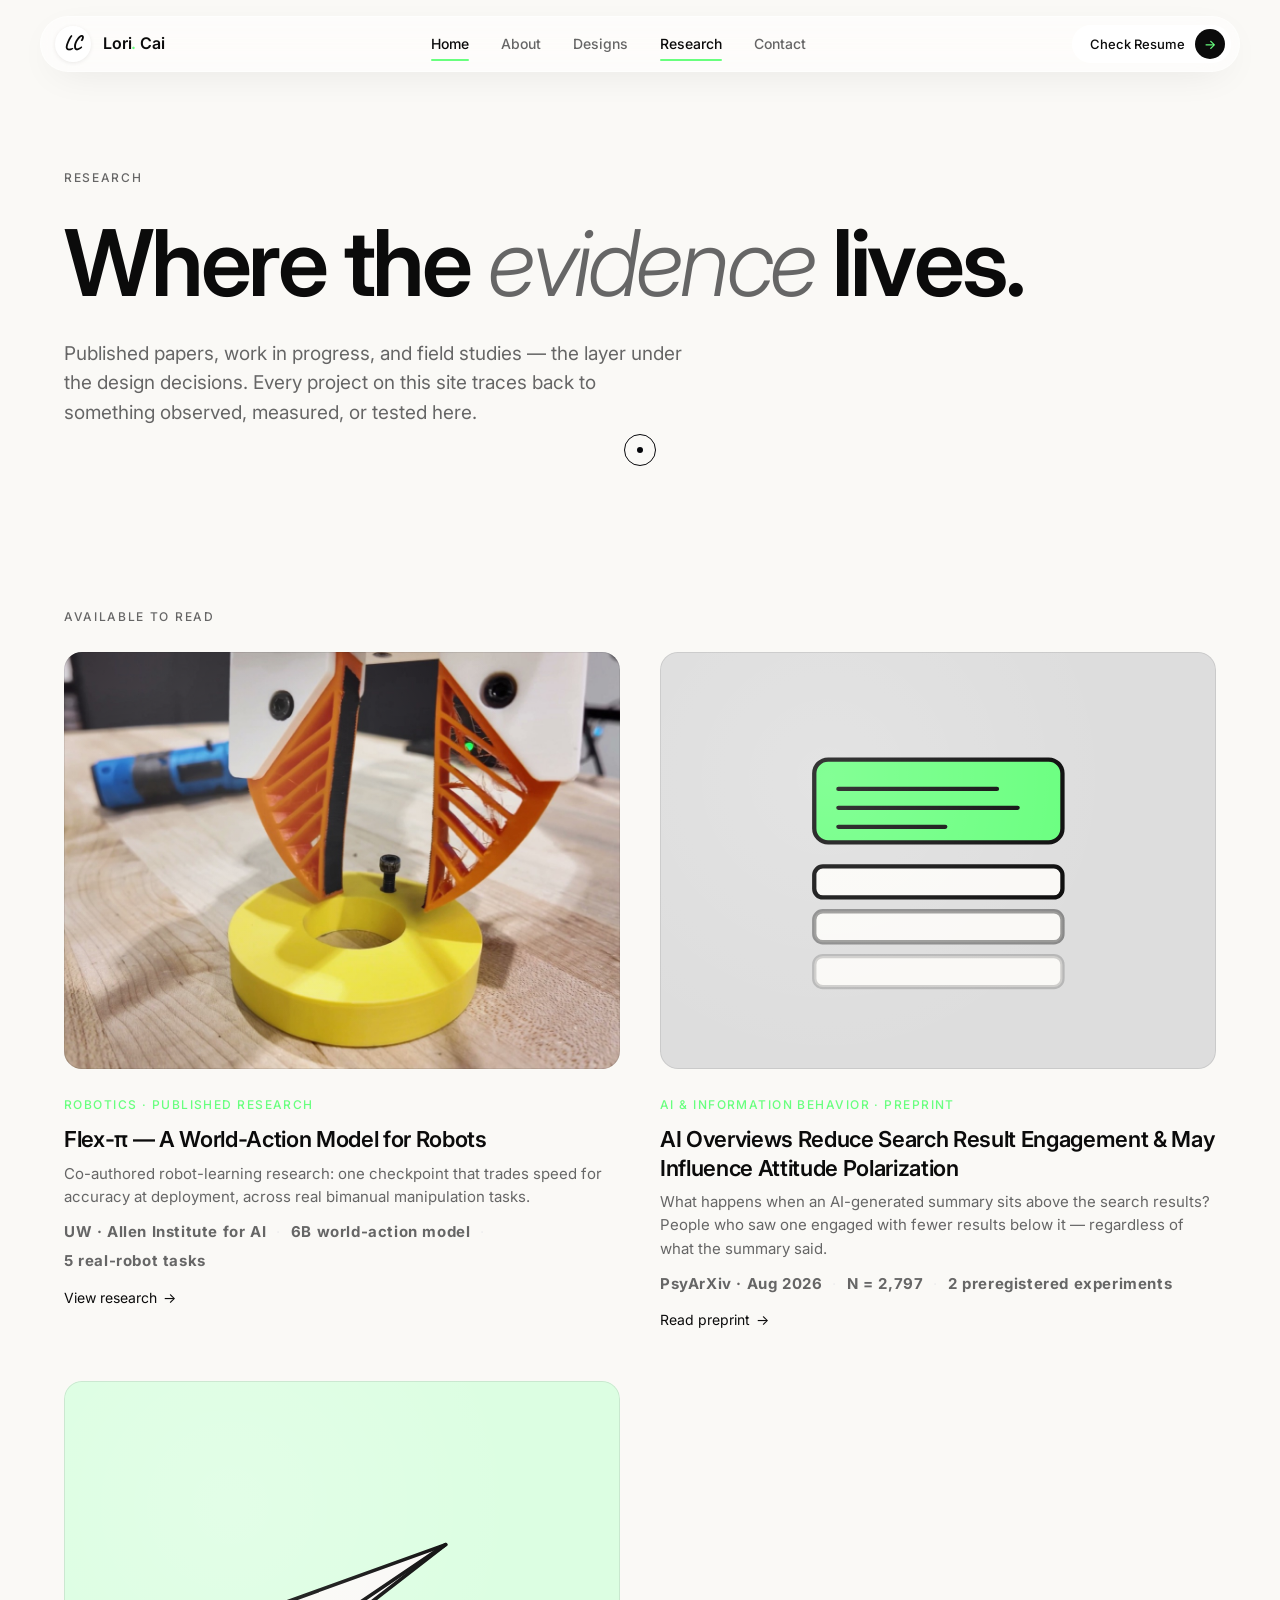
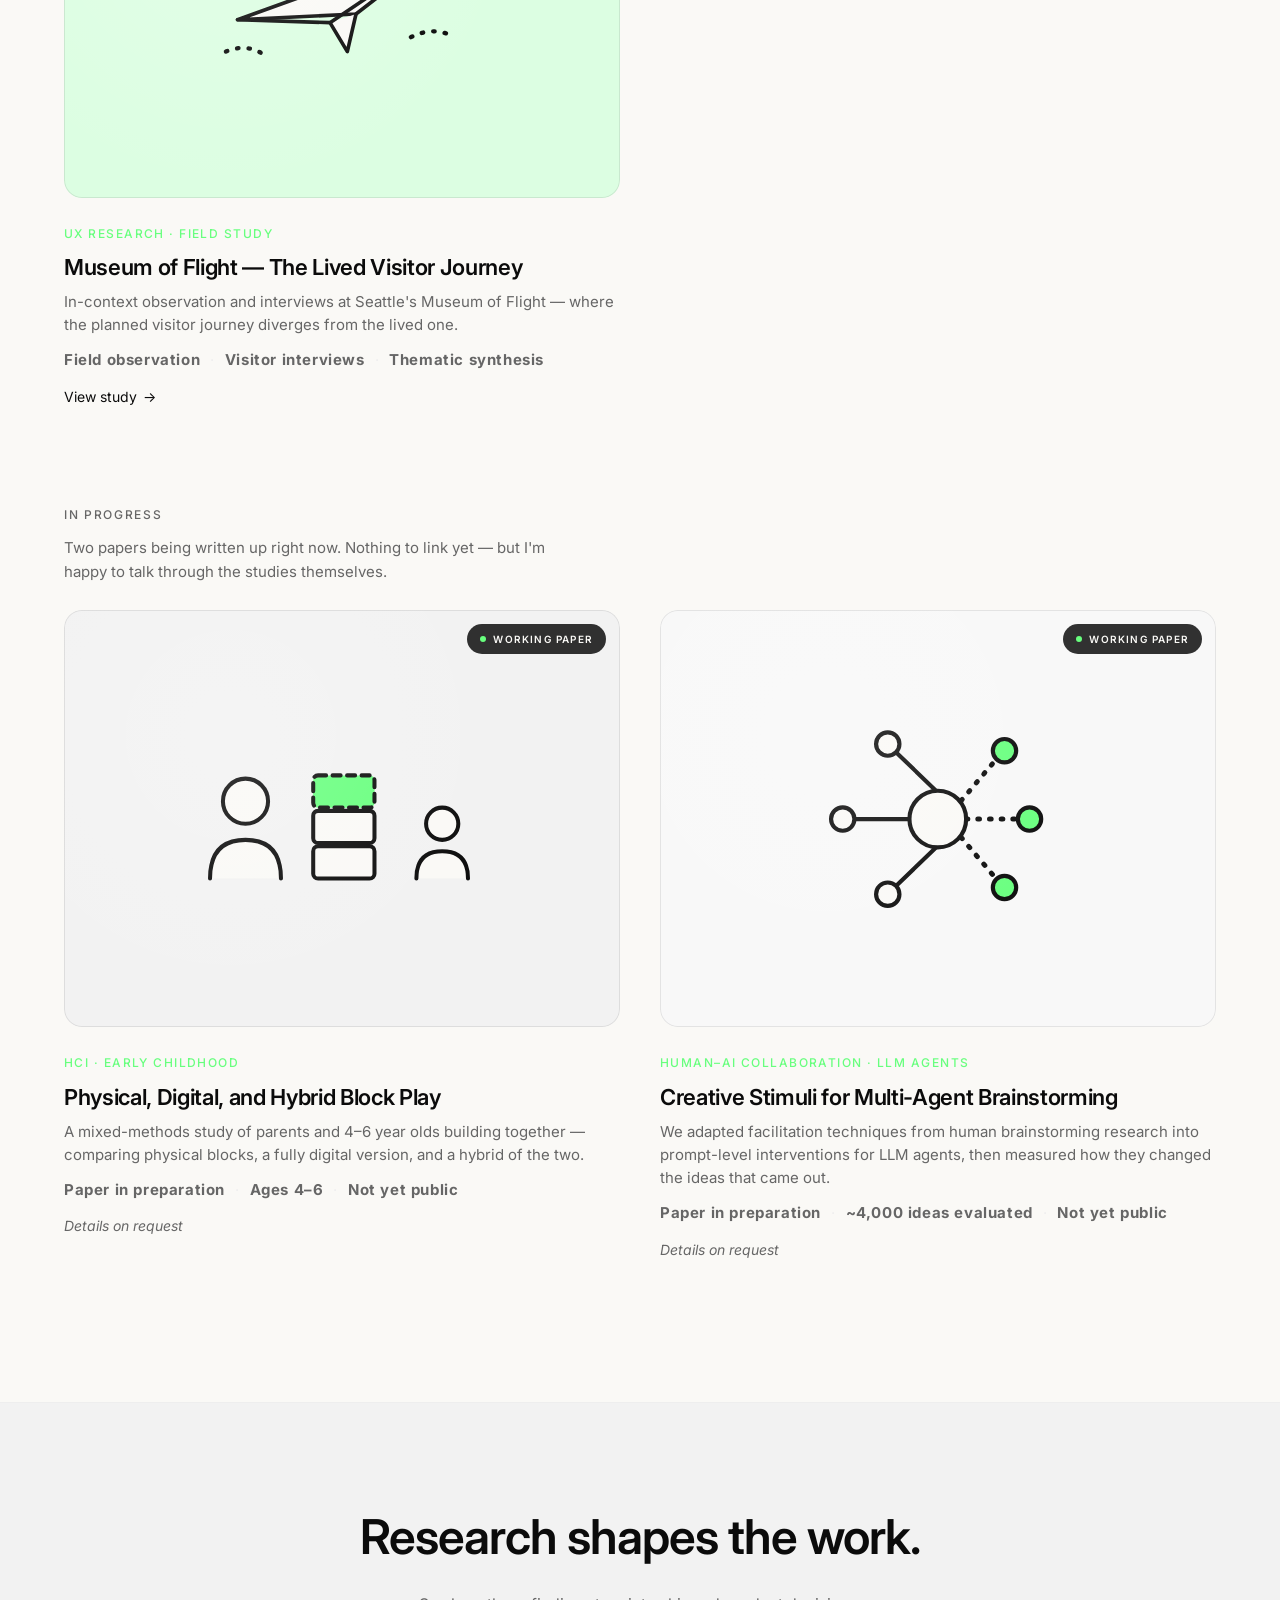
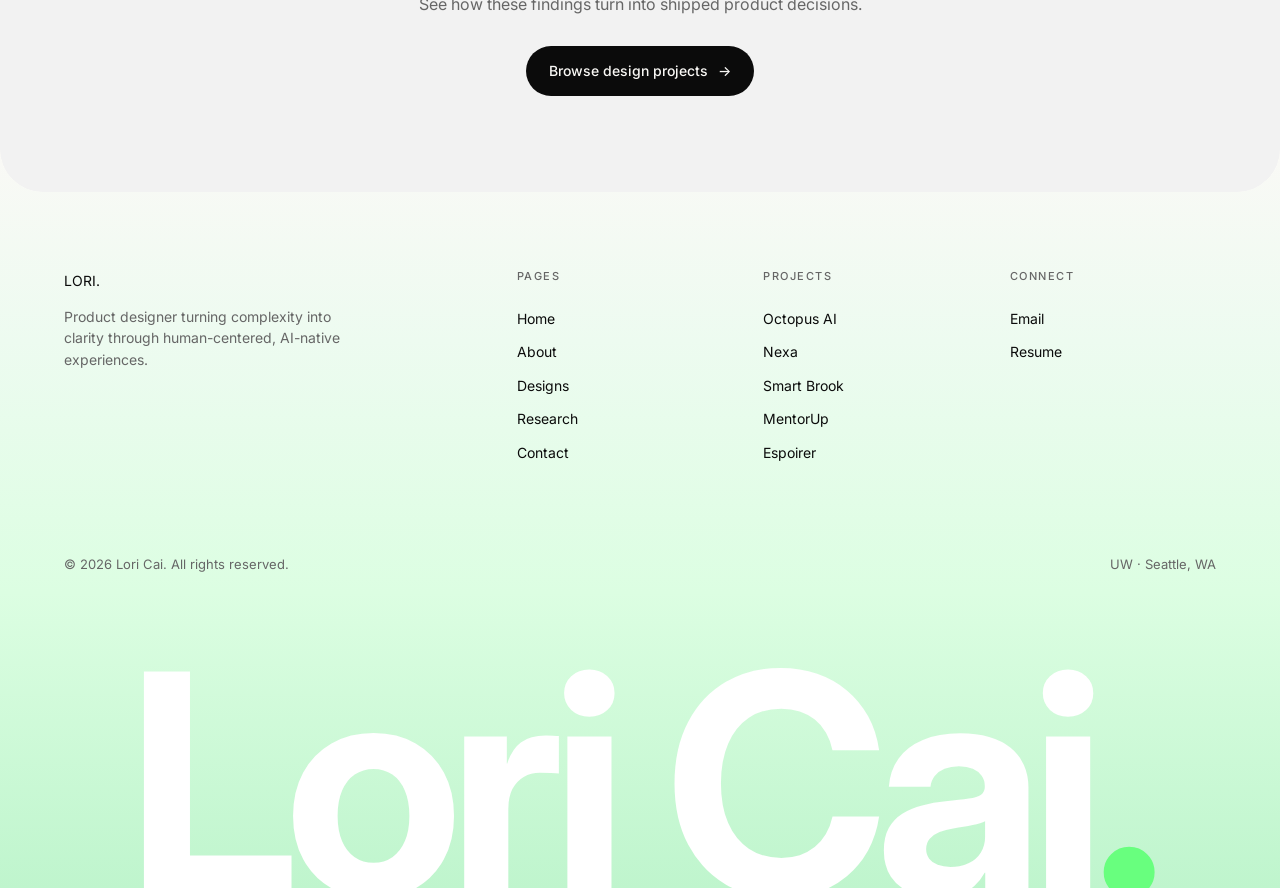
==== research/index.html @ 04f9b426 "Fix image/copy mismatches, add research index, redesign footer Images and captions drifted from what" ====
<!DOCTYPE html>
<html lang="en">
<head>
  <meta charset="UTF-8">
  <meta name="viewport" content="width=device-width, initial-scale=1.0">
  <title>Research · Lori Cai</title>
  <meta name="description" content="Robotics research, human–AI collaboration studies, and in-context field work — the evidence layer under Lori Cai's design decisions.">
  <meta property="og:type" content="website">
  <meta property="og:url" content="https://www.leicai99.com/research/">
  <meta property="og:title" content="Research · Lori Cai">
  <meta property="og:description" content="Robotics research, human–AI collaboration studies, and in-context field work — the evidence layer under Lori Cai's design decisions.">
  <meta property="og:image" content="https://www.leicai99.com/assets/og.png">
  <meta property="og:image:width" content="1200">
  <meta property="og:image:height" content="630">
  <meta name="twitter:card" content="summary_large_image">
  <meta name="twitter:image" content="https://www.leicai99.com/assets/og.png">
  <link rel="icon" href="/favicon.svg" type="image/svg+xml">
  <link rel="icon" href="/assets/favicon-512.png" type="image/png" sizes="512x512">
  <link rel="apple-touch-icon" href="/assets/apple-touch-icon.png">
  <link rel="preconnect" href="https://fonts.googleapis.com">
  <link rel="preconnect" href="https://fonts.gstatic.com" crossorigin>
  <link href="https://fonts.googleapis.com/css2?family=Inter:ital,wght@0,300;0,400;0,500;0,600;0,700;1,400;1,500&family=Caveat:wght@600;700&display=swap" rel="stylesheet">
  <link rel="stylesheet" href="../styles.css">
</head>
<body>
  <header class="site-header">
    <div class="nav-pill">
      <nav class="nav">
        <a href="/" class="logo">
          <span class="logo-monogram">LC</span>
          <span class="logo-name">Lori<span class="dot">.</span> Cai</span>
        </a>
        <div class="nav-center">
          <a href="/">Home</a>
          <a href="/about.html">About</a>
          <a href="/designs.html">Designs</a>
          <a href="/research/">Research</a>
          <a href="/contact.html">Contact</a>
        </div>
        <div class="nav-right">
          <a href="https://docs.google.com/document/d/1YYCmqkbBz23IVgeAIkrZoWJfuecsSlBc/edit?usp=sharing&amp;ouid=109984980377119589344&amp;rtpof=true&amp;sd=true" target="_blank" rel="noopener" class="btn-resume">Check Resume <span class="btn-resume-arrow">→</span></a>
          <button class="nav-toggle" aria-label="Toggle navigation" aria-expanded="false"><span></span><span></span></button>
        </div>
      </nav>
    </div>
  </header>

  <main>
    <section class="hero">
      <div class="container">
        <p class="eyebrow hero-eyebrow">Research</p>
        <h1>Where the <em>evidence</em> lives.</h1>
        <p class="hero-intro">Published papers, work in progress, and field studies — the layer under the design decisions. Every project on this site traces back to something observed, measured, or tested here.</p>
      </div>
    </section>

    <section class="section">
      <div class="container">
        <p class="eyebrow">Available to read</p>
        <div class="projects" style="margin-top: 26px;">
          <a href="https://flex-pi.github.io/" target="_blank" rel="noopener" class="project" data-cursor="View →">
            <div class="project-cover" data-tone="terracotta">
              <img src="/assets/projects/flex-pi/cover.jpg" alt="Flex-π · robot gripper performing a contact-rich manipulation task" loading="lazy" decoding="async">
            </div>
            <span class="project-tag">Robotics · Published research</span>
            <h3>Flex-π — A World-Action Model for Robots</h3>
            <p>Co-authored robot-learning research: one checkpoint that trades speed for accuracy at deployment, across real bimanual manipulation tasks.</p>
            <p class="project-stats"><strong>UW · Allen Institute for AI</strong><span class="sep">·</span><strong>6B world-action model</strong><span class="sep">·</span><strong>5 real-robot tasks</strong></p>
            <span class="more">View research <span class="arrow">→</span></span>
          </a>
          <a href="https://osf.io/preprints/psyarxiv/u2pbg_v1/" target="_blank" rel="noopener" class="project" data-cursor="Read →">
            <div class="project-cover" data-tone="terracotta">
              <svg viewBox="0 0 200 150" style="position:absolute; inset:0; margin:auto; width:62%; height:auto;" fill="none" stroke="#0B0B0B" stroke-width="2.5" stroke-linecap="round" stroke-linejoin="round" aria-hidden="true">
                <rect x="28" y="16" width="144" height="48" rx="8" fill="#68FF7E"/>
                <path d="M42 33 h92"/>
                <path d="M42 44 h104"/>
                <path d="M42 55 h62"/>
                <rect x="28" y="78" width="144" height="18" rx="5" fill="#FAF9F6"/>
                <rect x="28" y="104" width="144" height="18" rx="5" fill="#FAF9F6" stroke-opacity=".4"/>
                <rect x="28" y="130" width="144" height="18" rx="5" fill="#FAF9F6" stroke-opacity=".18"/>
              </svg>
            </div>
            <span class="project-tag">AI &amp; information behavior · Preprint</span>
            <h3>AI Overviews Reduce Search Result Engagement &amp; May Influence Attitude Polarization</h3>
            <p>What happens when an AI-generated summary sits above the search results? People who saw one engaged with fewer results below it — regardless of what the summary said.</p>
            <p class="project-stats"><strong>PsyArXiv · Aug 2026</strong><span class="sep">·</span><strong>N = 2,797</strong><span class="sep">·</span><strong>2 preregistered experiments</strong></p>
            <span class="more">Read preprint <span class="arrow">→</span></span>
          </a>
          <a href="/research/museum-of-flight.html" class="project" data-cursor="View →">
            <div class="project-cover" data-tone="sage">
              <svg viewBox="0 0 200 150" style="position:absolute; inset:0; margin:auto; width:52%; height:auto;" fill="none" stroke="#0B0B0B" stroke-width="2.5" stroke-linecap="round" stroke-linejoin="round" aria-hidden="true">
                <path d="M28 96 L172 44 L110 92 Z" fill="#FAF9F6"/>
                <path d="M110 92 L104 118 L92 98" fill="#FAF9F6"/>
                <path d="M28 96 L92 98 L172 44"/>
                <path d="M20 118 q14 -6 26 2" stroke-dasharray="1 7" stroke-width="3"/>
                <path d="M148 108 q16 -8 30 0" stroke-dasharray="1 7" stroke-width="3"/>
              </svg>
            </div>
            <span class="project-tag">UX Research · Field study</span>
            <h3>Museum of Flight — The Lived Visitor Journey</h3>
            <p>In-context observation and interviews at Seattle's Museum of Flight — where the planned visitor journey diverges from the lived one.</p>
            <p class="project-stats"><strong>Field observation</strong><span class="sep">·</span><strong>Visitor interviews</strong><span class="sep">·</span><strong>Thematic synthesis</strong></p>
            <span class="more">View study <span class="arrow">→</span></span>
          </a>
        </div>

        <p class="eyebrow" style="margin-top: 96px;">In progress</p>
        <p style="margin-top: 12px; max-width: 54ch; color: var(--muted); font-size: 15px; line-height: 1.6;">Two papers being written up right now. Nothing to link yet — but I'm happy to talk through the studies themselves.</p>
        <div class="projects" style="margin-top: 26px;">
          <div class="project is-static">
            <div class="project-cover" data-tone="sand">
              <span class="project-status">Working paper</span>
              <svg viewBox="0 0 200 150" style="position:absolute; inset:0; margin:auto; width:58%; height:auto;" fill="none" stroke="#0B0B0B" stroke-width="2.5" stroke-linecap="round" stroke-linejoin="round" aria-hidden="true">
                <circle cx="40" cy="64" r="14" fill="#FAF9F6"/>
                <path d="M18 112 q0 -24 22 -24 q22 0 22 24" fill="#FAF9F6"/>
                <circle cx="162" cy="78" r="10" fill="#FAF9F6"/>
                <path d="M146 112 q0 -17 16 -17 q16 0 16 17" fill="#FAF9F6"/>
                <rect x="82" y="92" width="38" height="20" rx="3" fill="#FAF9F6"/>
                <rect x="82" y="70" width="38" height="20" rx="3" fill="#FAF9F6"/>
                <rect x="82" y="48" width="38" height="20" rx="3" fill="#68FF7E" stroke-dasharray="5 4"/>
              </svg>
            </div>
            <span class="project-tag">HCI · Early childhood</span>
            <h3>Physical, Digital, and Hybrid Block Play</h3>
            <p>A mixed-methods study of parents and 4–6 year olds building together — comparing physical blocks, a fully digital version, and a hybrid of the two.</p>
            <p class="project-stats"><strong>Paper in preparation</strong><span class="sep">·</span><strong>Ages 4–6</strong><span class="sep">·</span><strong>Not yet public</strong></p>
            <span class="more is-quiet">Details on request</span>
          </div>
          <div class="project is-static">
            <div class="project-cover" data-tone="cream">
              <span class="project-status">Working paper</span>
              <svg viewBox="0 0 200 150" style="position:absolute; inset:0; margin:auto; width:60%; height:auto;" fill="none" stroke="#0B0B0B" stroke-width="2.5" stroke-linecap="round" stroke-linejoin="round" aria-hidden="true">
                <path d="M100 59 L74 34"/><path d="M84 75 L48 75"/><path d="M100 91 L74 116"/>
                <path d="M114 64 L136 38" stroke-dasharray="1 6" stroke-width="3"/>
                <path d="M117 75 L150 75" stroke-dasharray="1 6" stroke-width="3"/>
                <path d="M114 86 L136 112" stroke-dasharray="1 6" stroke-width="3"/>
                <circle cx="100" cy="75" r="17" fill="#FAF9F6"/>
                <circle cx="70" cy="30" r="7" fill="#FAF9F6"/>
                <circle cx="43" cy="75" r="7" fill="#FAF9F6"/>
                <circle cx="70" cy="120" r="7" fill="#FAF9F6"/>
                <circle cx="140" cy="34" r="7" fill="#68FF7E"/>
                <circle cx="155" cy="75" r="7" fill="#68FF7E"/>
                <circle cx="140" cy="116" r="7" fill="#68FF7E"/>
              </svg>
            </div>
            <span class="project-tag">Human–AI collaboration · LLM agents</span>
            <h3>Creative Stimuli for Multi-Agent Brainstorming</h3>
            <p>We adapted facilitation techniques from human brainstorming research into prompt-level interventions for LLM agents, then measured how they changed the ideas that came out.</p>
            <p class="project-stats"><strong>Paper in preparation</strong><span class="sep">·</span><strong>~4,000 ideas evaluated</strong><span class="sep">·</span><strong>Not yet public</strong></p>
            <span class="more is-quiet">Details on request</span>
          </div>
        </div>
      </div>
    </section>

    <section class="cta-strip">
      <div class="container">
        <h2>Research shapes the work.</h2>
        <p>See how these findings turn into shipped product decisions.</p>
        <a href="/designs.html" class="btn btn-primary">Browse design projects <span class="arrow">→</span></a>
      </div>
    </section>
  </main>

  <footer class="site-footer">
    <div class="container">
      <div class="footer-top">
        <div class="footer-brand">
          <a href="/" class="logo">LORI<span class="dot">.</span></a>
          <p>Product designer turning complexity into clarity through human-centered, AI-native experiences.</p>
        </div>
        <div>
          <p class="footer-heading">Pages</p>
          <ul class="footer-list">
            <li><a href="/">Home</a></li>
            <li><a href="/about.html">About</a></li>
            <li><a href="/designs.html">Designs</a></li>
            <li><a href="/research/">Research</a></li>
            <li><a href="/contact.html">Contact</a></li>
          </ul>
        </div>
        <div>
          <p class="footer-heading">Projects</p>
          <ul class="footer-list">
            <li><a href="/projects/octopus-ai.html">Octopus AI</a></li>
            <li><a href="/projects/nexa-ai-tools.html">Nexa</a></li>
            <li><a href="/projects/smart-brook.html">Smart Brook</a></li>
            <li><a href="/projects/mentorup.html">MentorUp</a></li>
            <li><a href="/projects/espoirer.html">Espoirer</a></li>
          </ul>
        </div>
        <div>
          <p class="footer-heading">Connect</p>
          <ul class="footer-list">
            <li><a href="mailto:loricai1017@gmail.com">Email</a></li>
            <li><a href="https://docs.google.com/document/d/1YYCmqkbBz23IVgeAIkrZoWJfuecsSlBc/edit?usp=sharing&amp;ouid=109984980377119589344&amp;rtpof=true&amp;sd=true" target="_blank" rel="noopener">Resume</a></li>
          </ul>
        </div>
      </div>
      <div class="footer-bottom">
        <span>© 2026 Lori Cai. All rights reserved.</span>
        <span>UW · Seattle, WA</span>
      </div>
    </div>
    <div class="footer-wordmark" aria-hidden="true">Lori Cai<span class="dot">.</span></div>
  </footer>

  <script src="../script.js"></script>
</body>
</html>
---- styles.css ----
/* ============================================
   Lori Cai · Portfolio
   Tokens & globals
   ============================================ */

:root {
  /* Aligned to leicai99.com — neutral editorial + neon mint accent */
  --bg:        #FAF9F6;   /* warm off-white (her actual #faf9f6) */
  --bg-alt:    #F2F2F2;   /* neutral light gray */
  --text:      #0B0B0B;   /* near-black */
  --muted:     #666666;   /* neutral mid gray */
  --border:    #EEEEEE;   /* neutral light */
  --shell-radius: clamp(28px, 3.4vw, 56px);  /* page panel lifting off the footer */
  --accent:    #68FF7E;   /* signature mint green */
  --accent-soft: #DCFEE2; /* very soft mint */

  /* Project cover tones — grayscale with one green and one black for variety */
  --sand:        #F2F2F2;
  --sage:        #DCFEE2;  /* green-tinted */
  --terracotta:  #DDDDDD;
  --cream:       #F8F8F8;
  --slate:       #0B0B0B;  /* deep black */

  --container: 1200px;
  --gutter: 24px;
  --radius-sm: 12px;
  --radius:    18px;
  --radius-lg: 24px;
}

* { box-sizing: border-box; margin: 0; padding: 0; }

html {
  scroll-behavior: smooth;
  overflow-x: clip;            /* prevent horizontal overflow without breaking position: sticky */
}

body {
  font-family: 'Inter', -apple-system, BlinkMacSystemFont, 'Segoe UI', sans-serif;
  background: var(--bg);
  color: var(--text);
  line-height: 1.6;
  -webkit-font-smoothing: antialiased;
  font-size: 16px;
  overflow-x: clip;            /* clip (not hidden) so descendants can use position: sticky */
  width: 100%;
}

a { color: inherit; text-decoration: none; }
ul { list-style: none; }
img { max-width: 100%; display: block; }

.container {
  max-width: var(--container);
  margin: 0 auto;
  padding: 0 var(--gutter);
}

.eyebrow {
  font-size: 12px;
  letter-spacing: 0.14em;
  text-transform: uppercase;
  color: var(--muted);
  font-weight: 500;
}

/* ============================================
   Header / Nav
   ============================================ */

/* Floating pill header — sits with margin from edges, glass on top, dark on scroll */
.site-header {
  position: sticky;
  top: 16px;
  margin-top: 16px;
  padding: 0 var(--gutter);
  z-index: 100;
  pointer-events: none;
}

.nav-pill {
  pointer-events: auto;
  max-width: var(--container);
  margin: 0 auto;
  background: rgba(255, 255, 255, 0.55);
  backdrop-filter: saturate(180%) blur(18px);
  -webkit-backdrop-filter: saturate(180%) blur(18px);
  border: 1px solid rgba(255, 255, 255, 0.5);
  border-radius: 999px;
  box-shadow: 0 10px 40px -16px rgba(0, 0, 0, 0.12);
  transition: background 0.35s ease, border-color 0.35s ease, color 0.35s ease;
}

body.nav-scrolled .nav-pill {
  background: rgba(11, 11, 11, 0.92);
  border-color: rgba(255, 255, 255, 0.06);
  box-shadow: 0 10px 40px -16px rgba(0, 0, 0, 0.4);
}

.nav {
  display: flex;
  align-items: center;
  justify-content: space-between;
  padding: 8px 8px 8px 14px;
  gap: 16px;
}

/* Logo: monogram circle + name */
.logo {
  display: inline-flex;
  align-items: center;
  gap: 12px;
  flex-shrink: 0;
}
.logo-monogram {
  width: 36px;
  height: 36px;
  border-radius: 50%;
  background: #fff;
  display: grid;
  place-items: center;
  font-family: 'Caveat', 'Brush Script MT', cursive;
  font-size: 20px;
  font-weight: 700;
  color: var(--text);
  box-shadow: 0 1px 4px rgba(0, 0, 0, 0.08);
  letter-spacing: -0.04em;
  line-height: 1;
  padding-bottom: 2px;
}
.logo-name {
  font-weight: 600;
  font-size: 16px;
  letter-spacing: -0.01em;
  color: var(--text);
  transition: color 0.35s ease;
}
.logo-name .dot { color: var(--accent); }
body.nav-scrolled .logo-name { color: #fff; }

.nav-center {
  display: flex;
  gap: 32px;
}
.nav-center a {
  font-size: 14px;
  font-weight: 500;
  color: var(--muted);
  position: relative;
  transition: color 0.2s;
  padding: 4px 0;
}
.nav-center a:hover,
.nav-center a.is-active { color: var(--text); }
.nav-center a.is-active::after {
  content: '';
  position: absolute;
  left: 0; right: 0; bottom: -2px;
  height: 2px;
  background: var(--accent);
  border-radius: 2px;
}
body.nav-scrolled .nav-center a { color: rgba(255, 255, 255, 0.55); }
body.nav-scrolled .nav-center a:hover,
body.nav-scrolled .nav-center a.is-active { color: #fff; }

.nav-right {
  display: flex;
  gap: 8px;
  align-items: center;
}

/* Special pill: white text capsule + dark arrow circle */
.btn-resume {
  display: inline-flex;
  align-items: center;
  gap: 10px;
  padding: 4px 6px 4px 18px;
  border-radius: 999px;
  background: #fff;
  color: var(--text);
  font-size: 13px;
  font-weight: 500;
  white-space: nowrap;
  position: relative;
  overflow: hidden;
  transition: background 0.2s;
}
.btn-resume:hover { background: #F2F2F2; }
.btn-resume-arrow {
  display: grid;
  place-items: center;
  width: 30px;
  height: 30px;
  border-radius: 50%;
  background: var(--text);
  color: var(--accent);
  font-size: 13px;
  transition: transform 0.25s cubic-bezier(.2,.7,.2,1);
}
@media (hover: hover) and (pointer: fine) {
  .btn-resume:hover .btn-resume-arrow { transform: translateX(2px); }
}

.nav-toggle {
  display: none;
  background: none;
  border: none;
  cursor: pointer;
  padding: 8px;
}
.nav-toggle span {
  display: block;
  width: 20px;
  height: 1.5px;
  background: var(--text);
  margin: 5px 0;
  transition: transform 0.2s, background 0.35s;
}
body.nav-scrolled .nav-toggle span { background: #fff; }

/* Rotating word in hero — joins typewriter via --i */
.rotator {
  display: inline-grid;
  vertical-align: top;
  text-align: left;
  opacity: 0;
  transform: translateY(0.3em);
  animation: tw-in 0.45s cubic-bezier(.2,.7,.2,1) forwards;
  animation-delay: calc(var(--i, 0) * 28ms);
}
.rotator .word {
  grid-area: 1 / 1;
  opacity: 0;
  transform: translateY(0.45em);
  transition: opacity 0.45s ease, transform 0.55s cubic-bezier(.2,.7,.2,1);
  font-style: italic;
  font-weight: 300;
  color: var(--accent);
  white-space: nowrap;
  text-shadow:
    0 0 18px rgba(104, 255, 126, 0.18),
    0 0 36px rgba(104, 255, 126, 0.12);
}
.rotator .word.is-active {
  opacity: 1;
  transform: translateY(0);
}
.rotator .word.is-leaving {
  opacity: 0;
  transform: translateY(-0.45em);
}

@media (prefers-reduced-motion: reduce) {
  .rotator { animation: none; opacity: 1; transform: none; }
  .rotator .word { transition: none; }
}

/* ============================================
   Buttons
   ============================================ */

.btn {
  display: inline-flex;
  align-items: center;
  gap: 10px;
  padding: 13px 22px;
  border-radius: 999px;
  font-size: 14px;
  font-weight: 500;
  border: 1px solid transparent;
  cursor: pointer;
  transition: transform 0.18s ease, background 0.18s ease, border-color 0.18s ease;
  white-space: nowrap;
}
.btn:hover { transform: translateY(-1px); }

.btn-primary {
  background: var(--text);
  color: var(--bg);
}
.btn-primary:hover { background: #2b2b2b; }

.btn-secondary {
  border-color: var(--border);
  color: var(--text);
  background: transparent;
}
.btn-secondary:hover { background: var(--bg-alt); border-color: var(--text); }

.btn-ghost {
  color: var(--text);
}
.btn-ghost:hover { background: var(--bg-alt); }

.btn .arrow { transition: transform 0.2s; display: inline-block; }
@media (hover: hover) and (pointer: fine) {
  .btn:hover .arrow { transform: translateX(3px); }
}

.btn-sm { padding: 9px 16px; font-size: 13px; }

/* ============================================
   Hero
   ============================================ */

.hero {
  padding: 96px 0 64px;
}

.hero-eyebrow {
  margin-bottom: 28px;
}

.hero h1 {
  font-size: clamp(44px, 7.5vw, 92px);
  line-height: 1.04;
  font-weight: 600;
  letter-spacing: -0.035em;
  margin-bottom: 28px;
  max-width: 17ch;
}

.hero h1 .nowrap { white-space: nowrap; }

@media (max-width: 520px) {
  .hero h1 .nowrap { white-space: normal; }
}

.hero h1 em {
  font-style: italic;
  font-weight: 300;
  color: var(--muted);
}

.hero-intro {
  font-size: 19px;
  color: var(--muted);
  max-width: 620px;
  margin-bottom: 36px;
  line-height: 1.55;
}

.cta-row {
  display: flex;
  gap: 12px;
  flex-wrap: wrap;
}

/* ============================================
   Banner art
   ============================================ */

.banner {
  margin: 40px 0 96px;
}
.banner-head {
  margin: 0 0 24px;
  display: flex;
  flex-direction: column;
  gap: 8px;
}
.banner-head .eyebrow { margin: 0; }
.banner-head .section-title { margin: 0; font-size: clamp(28px, 4vw, 44px); }

.banner-art {
  height: clamp(300px, 50vh, 520px);
  border-radius: var(--radius-lg);
  /* Vivid pastel bedding behind the quote — corners pop, center stays soft so text reads */
  background:
    radial-gradient(ellipse 50% 55% at 14% 22%, #FFB8D6 0%, transparent 62%),
    radial-gradient(ellipse 48% 52% at 86% 20%, #B8C8FF 0%, transparent 62%),
    radial-gradient(ellipse 52% 50% at 18% 82%, #B7F0CA 0%, transparent 62%),
    radial-gradient(ellipse 50% 52% at 84% 80%, #FFD9A8 0%, transparent 62%),
    radial-gradient(ellipse 45% 45% at 50% 50%, rgba(255, 255, 255, 0.55) 0%, transparent 60%),
    linear-gradient(135deg, #FFF1F6, #F2F6FF);
  position: relative;
  overflow: hidden;
}
.banner-art::after {
  content: '';
  position: absolute;
  inset: 0;
  background: radial-gradient(circle at 50% 50%, transparent 70%, rgba(0, 0, 0, 0.05) 100%);
  pointer-events: none;
  z-index: 2;
}

/* Quote sits beneath the foil — readable through scratches, fully revealed at threshold */
.banner-quote {
  position: absolute;
  inset: 0;
  display: flex;
  align-items: center;
  justify-content: center;
  margin: 0;
  padding: 0 clamp(24px, 6vw, 96px);
  text-align: center;
  font-family: 'Inter', system-ui, sans-serif;
  font-style: italic;
  font-weight: 400;
  font-size: clamp(22px, 3.4vw, 40px);
  line-height: 1.3;
  color: var(--text);
  letter-spacing: -0.01em;
  z-index: 0;
  transition: transform 0.7s cubic-bezier(.2, .7, .2, 1);
}
.banner-art.is-revealed .banner-quote {
  transform: scale(1.02);
}

/* Scratch card — black foil over the quote, scratch off ~75% to reveal */
.banner-art { cursor: crosshair; }
.banner-canvas {
  position: absolute;
  inset: 0;
  width: 100%;
  height: 100%;
  display: block;
  touch-action: none;
  z-index: 1;
  transition: opacity 0.7s cubic-bezier(.2, .7, .2, 1);
}
.banner-art.is-revealed .banner-canvas {
  opacity: 0;
  pointer-events: none;
}

.banner-hint {
  position: absolute;
  top: 22px;
  left: 26px;
  font-family: 'Caveat', cursive;
  font-weight: 600;
  font-size: 22px;
  color: rgba(255, 255, 255, 0.78);
  opacity: 1;
  pointer-events: none;
  transition: opacity 0.4s ease, transform 0.4s ease;
  display: inline-flex;
  align-items: center;
  gap: 8px;
  z-index: 3;
}
.banner-hint-mark { font-size: 16px; opacity: 0.85; }
.banner-art.has-stroke .banner-hint,
.banner-art.is-revealed .banner-hint {
  opacity: 0;
  transform: translateY(-4px);
}

.banner-clear {
  position: absolute;
  top: 18px;
  right: 18px;
  width: 32px;
  height: 32px;
  display: inline-flex;
  align-items: center;
  justify-content: center;
  border-radius: 999px;
  border: 1px solid rgba(255, 255, 255, 0.18);
  background: rgba(255, 255, 255, 0.1);
  color: rgba(255, 255, 255, 0.85);
  cursor: pointer;
  opacity: 0;
  transform: translateY(-4px);
  transition: opacity 0.3s ease, transform 0.3s ease, background 0.2s ease, color 0.4s ease, border-color 0.4s ease;
  backdrop-filter: blur(6px);
  -webkit-backdrop-filter: blur(6px);
  z-index: 3;
}
.banner-art.has-stroke .banner-clear,
.banner-art.is-revealed .banner-clear {
  opacity: 1;
  transform: translateY(0);
}
.banner-art.is-revealed .banner-clear {
  background: rgba(0, 0, 0, 0.04);
  border-color: rgba(0, 0, 0, 0.12);
  color: var(--text);
}
.banner-clear:hover { background: rgba(255, 255, 255, 0.22); }
.banner-art.is-revealed .banner-clear:hover { background: rgba(0, 0, 0, 0.08); }

/* ============================================
   Sections
   ============================================ */

.section {
  padding: 80px 0;
}

.section-title {
  font-size: clamp(34px, 5vw, 56px);
  font-weight: 600;
  letter-spacing: -0.025em;
  line-height: 1.1;
  margin: 12px 0 48px;
  max-width: 22ch;
  text-wrap: balance;
}

/* About / bio block */

.about-grid {
  display: grid;
  grid-template-columns: 1fr 1.4fr;
  gap: 60px;
  align-items: center;
}

.bio-stack { min-width: 0; }

/* Photo card · parallax tilt + glow + sticker tag */
.profile-card {
  position: relative;
  margin: 0;
  perspective: 1200px;
  cursor: pointer;
}

.profile-frame {
  position: relative;
  width: 100%;
  aspect-ratio: 4/5;
  border-radius: var(--radius-lg);
  overflow: hidden;
  background:
    radial-gradient(circle at 30% 30%, var(--accent-soft) 0%, transparent 55%),
    linear-gradient(135deg, #F2F2F2, #DDDDDD);
  transform-style: preserve-3d;
  transform:
    rotateX(var(--rx, 0deg))
    rotateY(var(--ry, 0deg))
    translateZ(0);
  transition: transform 0.6s cubic-bezier(.2,.7,.2,1), box-shadow 0.5s ease;
  box-shadow:
    0 18px 50px -28px rgba(0,0,0,0.18),
    0 2px 8px -4px rgba(0,0,0,0.08);
  will-change: transform;
}

.profile-card:hover .profile-frame {
  box-shadow:
    0 28px 70px -24px rgba(0,0,0,0.28),
    0 0 0 1px rgba(104, 255, 126, 0.25);
}

.profile-photo {
  position: absolute;
  inset: 0;
  width: 100%;
  height: 100%;
  object-fit: cover;
  object-position: center 28%;
  transform: scale(1.02);
  transition: transform 0.7s cubic-bezier(.2,.7,.2,1), filter 0.5s ease;
  filter: saturate(0.96) contrast(1.02);
}

@media (hover: hover) and (pointer: fine) {
  .profile-card:hover .profile-photo {
    transform: scale(1.06);
    filter: saturate(1.05) contrast(1.04);
  }
}

/* Inner accent ring that traces the frame on hover */
.profile-ring {
  position: absolute;
  inset: 10px;
  border-radius: calc(var(--radius-lg) - 8px);
  pointer-events: none;
  border: 1px solid transparent;
  /* Shrink via transform, not inset — inset re-runs layout on every hover */
  transition: border-color 0.5s ease, transform 0.5s cubic-bezier(.2,.7,.2,1);
}
@media (hover: hover) and (pointer: fine) {
  .profile-card:hover .profile-ring {
    border-color: rgba(255, 255, 255, 0.55);
    transform: scale(0.98);
  }
}

/* Mint-green glow that follows the cursor across the photo */
.profile-glow {
  position: absolute;
  inset: 0;
  pointer-events: none;
  background:
    radial-gradient(280px circle at var(--mx, 30%) var(--my, 30%),
      rgba(104, 255, 126, 0.28),
      transparent 60%);
  opacity: 0;
  transition: opacity 0.4s ease;
  mix-blend-mode: screen;
}
.profile-card:hover .profile-glow { opacity: 1; }

/* Caveat-script "say hi ↗" sticker · floats on hover */
.profile-tag {
  position: absolute;
  top: 18px;
  right: -14px;
  padding: 8px 14px 8px 16px;
  background: var(--accent);
  color: #0E1A12;
  border-radius: 999px;
  font-family: 'Caveat', cursive;
  font-size: 22px;
  font-weight: 700;
  line-height: 1;
  display: inline-flex;
  align-items: center;
  gap: 6px;
  transform: rotate(6deg) translateY(-4px);
  opacity: 0;
  transition:
    opacity 0.4s ease,
    transform 0.5s cubic-bezier(.2,.7,.2,1);
  box-shadow: 0 8px 22px -10px rgba(104, 255, 126, 0.6);
  pointer-events: none;
}
@media (hover: hover) and (pointer: fine) {
  .profile-card:hover .profile-tag {
    opacity: 1;
    transform: rotate(-3deg) translateY(0);
  }
}
.profile-tag-arrow {
  font-family: 'Inter', sans-serif;
  font-size: 14px;
  font-weight: 600;
}

@media (prefers-reduced-motion: reduce) {
  .profile-frame,
  .profile-photo,
  .profile-tag { transition: none; }
  .profile-card:hover .profile-photo { transform: none; }
}

.bio-lead {
  font-size: 22px;
  line-height: 1.5;
  margin-bottom: 32px;
  letter-spacing: -0.005em;
}

.cred-list li {
  font-size: 16px;
  color: var(--muted);
  padding: 14px 0;
  border-bottom: 1px solid var(--border);
  display: flex;
  gap: 14px;
  line-height: 1.55;
}
.cred-list li::before {
  content: '—';
  color: var(--accent);
  flex-shrink: 0;
}

/* ============================================
   Projects
   ============================================ */

.projects {
  display: grid;
  grid-template-columns: repeat(2, 1fr);
  gap: 48px 40px;
}

.project {
  display: block;
  transition: transform 0.3s ease;
}
@media (hover: hover) and (pointer: fine) {
  .project:hover { transform: translateY(-4px); }
}

.project-cover {
  aspect-ratio: 4/3;
  border-radius: var(--radius);
  margin-bottom: 22px;
  position: relative;
  overflow: hidden;
}
.project-cover::after {
  content: '';
  position: absolute;
  inset: 0;
  border-radius: inherit;
  background: radial-gradient(circle at 30% 30%, rgba(255,255,255,0.18), transparent 60%);
  /* Hairline edge. Translucent ink so it vanishes on dark covers and defines
     the boundary on pale ones — some tones sit within 2% of the page bg. */
  box-shadow: inset 0 0 0 1px rgba(11, 11, 11, 0.09);
  pointer-events: none;
  z-index: 2;
}
.project-cover img {
  position: absolute;
  inset: 0;
  width: 100%;
  height: 100%;
  object-fit: cover;
  display: block;
  transition: transform 0.6s cubic-bezier(.2,.7,.2,1);
}
@media (hover: hover) and (pointer: fine) {
  .project:hover .project-cover img {
    transform: scale(1.03);
  }
}
@media (prefers-reduced-motion: reduce) {
  .project-cover img,
  .project:hover .project-cover img { transition: none; transform: none; }
}
.project-cover[data-tone="sand"]       { background: var(--sand); }
.project-cover[data-tone="sage"]       { background: var(--sage); }
.project-cover[data-tone="terracotta"] { background: var(--terracotta); }
.project-cover[data-tone="cream"]      { background: var(--cream); }
.project-cover[data-tone="slate"]      { background: var(--slate); }

/* Cards with no destination yet — unpublished work.
   No hover response at all; the badge explains why there is nowhere to click. */
.project.is-static { cursor: default; }
@media (hover: hover) and (pointer: fine) {
  .project.is-static:hover { transform: none; }
  .project.is-static:hover .project-cover img { transform: none; }
}
.project-status {
  position: absolute;
  top: 14px;
  right: 14px;
  z-index: 3;
  display: inline-flex;
  align-items: center;
  gap: 7px;
  padding: 7px 13px;
  border-radius: 999px;
  background: rgba(11, 11, 11, 0.84);
  color: #FAF9F6;
  font-size: 10px;
  letter-spacing: 0.12em;
  text-transform: uppercase;
  font-weight: 600;
}
.project-status::before {
  content: '';
  width: 6px;
  height: 6px;
  border-radius: 50%;
  background: var(--accent);
}
.project .more.is-quiet {
  color: var(--muted);
  font-style: italic;
}

.project-tag {
  font-size: 12px;
  letter-spacing: 0.12em;
  text-transform: uppercase;
  color: var(--accent);
  font-weight: 500;
}
.project h3 {
  font-size: 22px;
  font-weight: 600;
  letter-spacing: -0.015em;
  margin: 8px 0 8px;
  line-height: 1.3;
}
.project p {
  color: var(--muted);
  font-size: 15px;
  line-height: 1.55;
  margin-bottom: 12px;
}
.project .more {
  font-size: 14px;
  color: var(--text);
  display: inline-flex;
  gap: 6px;
  align-items: center;
}
@media (hover: hover) and (pointer: fine) {
  .project:hover .more .arrow { transform: translateX(3px); }
}

.project-stats {
  display: flex;
  flex-wrap: wrap;
  gap: 6px 10px;
  align-items: center;
  margin: 0 0 14px;
  font-size: 12px;
  letter-spacing: 0.04em;
  color: var(--cs-accent);
  font-weight: 600;
}
.project-stats strong { font-weight: 700; }
.project-stats .sep { color: var(--border); font-weight: 400; }

/* ============================================
   Principles (About page)
   ============================================ */

.principles {
  display: grid;
  grid-template-columns: repeat(3, 1fr);
  gap: 28px;
}

.principle {
  background: var(--bg-alt);
  border-radius: var(--radius);
  padding: 28px;
  border: 1px solid var(--border);
}
.principle .num {
  font-size: 13px;
  color: var(--accent);
  font-weight: 500;
  margin-bottom: 14px;
  letter-spacing: 0.08em;
}
.principle h4 {
  font-size: 19px;
  font-weight: 600;
  letter-spacing: -0.01em;
  margin-bottom: 8px;
}
.principle p {
  font-size: 14px;
  color: var(--muted);
  line-height: 1.55;
}

/* Testimonials */

.testimonials {
  display: grid;
  grid-template-columns: repeat(3, 1fr);
  gap: 24px;
}
.testimonial {
  padding: 24px;
  border: 1px solid var(--border);
  border-radius: var(--radius);
  background: var(--bg);
}
.testimonial blockquote {
  font-size: 15px;
  line-height: 1.55;
  color: var(--text);
  margin-bottom: 16px;
}
.testimonial cite {
  font-style: normal;
  font-size: 13px;
  color: var(--muted);
  display: block;
}
.testimonial cite strong { color: var(--text); font-weight: 600; }

/* ============================================
   CTA strip
   ============================================ */

.cta-strip {
  text-align: center;
  padding: 96px 0;
  border-top: 1px solid var(--border);
  border-bottom: 1px solid var(--border);
  margin: 60px 0 0;
  background: var(--bg-alt);
}
.cta-strip h2 {
  font-size: clamp(30px, 4.5vw, 48px);
  font-weight: 600;
  letter-spacing: -0.02em;
  margin-bottom: 16px;
}
.cta-strip p {
  color: var(--muted);
  margin-bottom: 28px;
}

/* Contact block */

.contact-grid {
  display: grid;
  grid-template-columns: 1fr 1fr;
  gap: 28px;
  margin-top: 32px;
}
.contact-item {
  border: 1px solid var(--border);
  border-radius: var(--radius);
  padding: 28px;
  background: var(--bg);
}
.contact-item .label {
  font-size: 12px;
  letter-spacing: 0.12em;
  text-transform: uppercase;
  color: var(--muted);
  margin-bottom: 8px;
}
.contact-item .value {
  font-size: 18px;
  font-weight: 500;
}

/* ============================================
   Case study
   ============================================ */

.case-hero {
  padding: 80px 0 40px;
}
.case-hero h1 {
  font-size: clamp(36px, 5.5vw, 64px);
  font-weight: 600;
  letter-spacing: -0.025em;
  line-height: 1.08;
  max-width: 18ch;
  margin-bottom: 32px;
}

.case-info {
  display: grid;
  grid-template-columns: repeat(5, 1fr);
  gap: 24px;
  padding: 32px 0;
  border-top: 1px solid var(--border);
  border-bottom: 1px solid var(--border);
  margin-bottom: 64px;
}
.case-info dt {
  font-size: 11px;
  letter-spacing: 0.12em;
  text-transform: uppercase;
  color: var(--muted);
  margin-bottom: 8px;
  font-weight: 500;
}
.case-info dd { font-size: 14px; }

.case-section {
  padding: 48px 0;
  max-width: 760px;
}
.case-section .num {
  font-size: 13px;
  color: var(--accent);
  font-weight: 500;
  letter-spacing: 0.1em;
  margin-bottom: 12px;
}
.case-section h2 {
  font-size: clamp(26px, 3.5vw, 36px);
  font-weight: 600;
  letter-spacing: -0.02em;
  line-height: 1.2;
  margin-bottom: 20px;
}
.case-section p { font-size: 17px; line-height: 1.65; color: var(--text); margin-bottom: 16px; }
.case-section p.muted { color: var(--muted); }
.case-section ul { padding-left: 0; margin: 16px 0; }
.case-section ul li {
  padding: 10px 0;
  border-bottom: 1px solid var(--border);
  display: flex;
  gap: 14px;
  color: var(--text);
}
.case-section ul li::before {
  content: '0' counter(item);
  counter-increment: item;
  color: var(--accent);
  font-weight: 500;
  flex-shrink: 0;
}
.case-section ul { counter-reset: item; }

.case-image {
  width: 100%;
  border-radius: var(--radius);
  background: linear-gradient(135deg, #F2F2F2, #DDDDDD);
  aspect-ratio: 16/9;
  margin: 24px 0 8px;
  position: relative;
}
.case-image::after {
  content: 'image placeholder';
  position: absolute;
  inset: 0;
  display: grid;
  place-items: center;
  font-size: 12px;
  color: rgba(0,0,0,0.35);
  letter-spacing: 0.1em;
  text-transform: uppercase;
}

.case-callout {
  background: var(--bg-alt);
  border-left: 3px solid var(--accent);
  padding: 20px 24px;
  border-radius: 0 var(--radius-sm) var(--radius-sm) 0;
  margin: 24px 0;
  font-size: 17px;
  line-height: 1.55;
}

.case-results {
  display: grid;
  grid-template-columns: repeat(3, 1fr);
  gap: 24px;
  margin: 24px 0;
}
.case-result {
  border: 1px solid var(--border);
  border-radius: var(--radius);
  padding: 24px;
  background: var(--bg);
}
.case-result .stat {
  font-size: 32px;
  font-weight: 600;
  letter-spacing: -0.02em;
  margin-bottom: 6px;
}
.case-result p { font-size: 14px; color: var(--muted); margin: 0; }

/* ============================================
   Footer
   ============================================ */

/* The page sits as a panel that lifts off the footer: main gets rounded bottom
   corners, the footer is pulled up underneath so its tint shows through them. */
main {
  position: relative;
  z-index: 1;
  background: var(--bg);
  border-bottom-left-radius: var(--shell-radius);
  border-bottom-right-radius: var(--shell-radius);
  overflow: clip;   /* clip, not hidden, so descendants keep position: sticky */
}
/* main's own edge is curved now — a straight hairline would collide with it */
main > *:last-child { border-bottom: none; }

.site-footer {
  position: relative;
  overflow: hidden;
  margin-top: calc(var(--shell-radius) * -1);
  padding: calc(var(--shell-radius) + 76px) 0 0;
  background: linear-gradient(180deg, var(--bg) 0%, #EDFBF0 26%, var(--accent-soft) 60%, #BFF5CD 100%);
}

.footer-top {
  display: grid;
  grid-template-columns: 2fr 1fr 1fr 1fr;
  gap: 40px;
  margin-bottom: 56px;
}

/* gap: 12px on .logo is for the nav's monogram + name; here it splits "LORI" from its dot */
.footer-brand .logo { font-size: 14px; gap: 0; }
.footer-brand p {
  margin-top: 12px;
  font-size: 14px;
  color: var(--muted);
  max-width: 32ch;
  line-height: 1.55;
}
.footer-heading {
  font-size: 11px;
  letter-spacing: 0.14em;
  text-transform: uppercase;
  color: var(--muted);
  margin-bottom: 16px;
  font-weight: 500;
}
.footer-list li { padding: 4px 0; }
.footer-list a {
  font-size: 14px;
  color: var(--text);
  transition: color 0.2s;
}
.footer-list a:hover { color: var(--accent); }

.keywords {
  display: flex;
  flex-wrap: wrap;
  gap: 8px;
  padding: 28px 0;
  border-top: 1px solid var(--border);
  border-bottom: 1px solid var(--border);
}
.keywords span {
  padding: 7px 14px;
  border-radius: 999px;
  background: var(--bg-alt);
  font-size: 12px;
  letter-spacing: 0.06em;
  color: var(--muted);
  text-transform: uppercase;
  font-weight: 500;
}

.footer-bottom {
  padding-top: 28px;
  display: flex;
  justify-content: space-between;
  align-items: center;
  font-size: 13px;
  color: var(--muted);
  flex-wrap: wrap;
  gap: 12px;
}

/* Oversized signature. Decorative — sized in vw so it spans the viewport, and
   allowed to run past the footer's bottom edge so it reads as a cropped mark. */
.footer-wordmark {
  margin: 56px 0 -0.16em;   /* baseline runs just past the edge — a cropped mark */
  font-size: 24vw;
  font-weight: 700;
  letter-spacing: -0.045em;
  line-height: 1;
  text-align: center;
  white-space: nowrap;
  color: #fff;
  user-select: none;
  pointer-events: none;
}
.footer-wordmark .dot { color: var(--accent); }

/* ============================================
   Responsive
   ============================================ */

@media (max-width: 960px) {
  .principles { grid-template-columns: repeat(2, 1fr); }
  .testimonials { grid-template-columns: repeat(2, 1fr); }
  .case-info { grid-template-columns: repeat(2, 1fr); }
  .case-results { grid-template-columns: 1fr; }
  .footer-top { grid-template-columns: 1fr 1fr; }
}

@media (max-width: 720px) {
  :root { --gutter: 16px; }
  .logo-name { display: none; }
  .nav-center { display: none; }
  .nav-toggle { display: block; }
  .nav { padding: 6px 6px 6px 12px; }
  .btn-resume { padding: 4px 4px 4px 14px; font-size: 12px; }
  .btn-resume-arrow { width: 26px; height: 26px; font-size: 12px; }
  .nav-center.is-open {
    display: flex;
    flex-direction: column;
    position: absolute;
    top: calc(100% + 8px);
    left: 0;
    right: 0;
    background: var(--bg);
    padding: 20px;
    gap: 16px;
    border-radius: 24px;
    box-shadow: 0 16px 40px -16px rgba(0,0,0,0.18);
  }
  .about-grid { grid-template-columns: 1fr; gap: 36px; }
  .projects { grid-template-columns: 1fr; gap: 40px; }
  .principles { grid-template-columns: 1fr; }
  .testimonials { grid-template-columns: 1fr; }
  .contact-grid { grid-template-columns: 1fr; }
  .footer-top { grid-template-columns: 1fr; gap: 32px; }
  .footer-bottom { flex-direction: column; align-items: flex-start; }
}

/* ============================================
   Pen underline · draws under key words on scroll
   Reusable across pages; color follows --ink-color
   (defaults to current page accent).
   ============================================ */

.ink {
  position: relative;
  display: inline-block;
  max-width: 100%;            /* wrap if the phrase exceeds parent width */
  color: inherit;
  /* Note: dropped white-space: nowrap — long underlined phrases used to force
     horizontal page overflow on narrow viewports. The underline now only
     renders under the LAST line if the phrase wraps; acceptable trade-off. */
}
.ink > svg {
  position: absolute;
  left: -3%;
  right: -3%;
  bottom: -0.16em;
  width: 106%;
  height: 0.42em;
  color: var(--ink-color, var(--accent));
  overflow: visible;
  pointer-events: none;
}
.ink > svg path {
  fill: none;
  stroke: currentColor;
  stroke-width: 2.4;
  stroke-linecap: round;
  stroke-linejoin: round;
  pathLength: 1;
  stroke-dasharray: 1;
  stroke-dashoffset: 1;
  transition: stroke-dashoffset 0.95s cubic-bezier(.6,.1,.35,1) 0.18s;
  filter: drop-shadow(0 1px 0 rgba(0,0,0,0.04));
}
.ink.is-drawn > svg path {
  stroke-dashoffset: 0;
}
@media (prefers-reduced-motion: reduce) {
  .ink > svg path { transition: none; stroke-dashoffset: 0; }
}

/* ============================================
   Per-page accent themes
   Override the accent without touching the rest
   of the design system.
   ============================================ */

body.theme-nexa {
  /* Nexa's product purple — adjust hex to match the
     exact product screen if needed. */
  --accent:        #7C5CFF;
  --accent-soft:   #E5E0FF;
  --cs-accent:        #7C5CFF;
  --cs-accent-soft:   #E5E0FF;
  --cs-periwinkle:        #7C5CFF;
  --cs-periwinkle-soft:   #E5E0FF;
}

body.theme-octo {
  /* Octopus AI · monochrome grey for refined feel — but with a single
     brand-green focal accent (--cs-accent-vivid) used sparingly on
     anchor elements: hero italic, section numbers, big stats, key labels.
     Just enough green to guide the eye without breaking the monochrome calm. */
  --accent:        #0B0B0B;
  --accent-soft:   #EBEBEB;
  --cs-accent:        #0B0B0B;
  --cs-accent-soft:   #EBEBEB;
  --cs-periwinkle:        #0B0B0B;
  --cs-periwinkle-soft:   #EBEBEB;
  /* Signature mint — matches the home page accent (#68FF7E).
     One brand green throughout the case study; soft/edge are tint
     variants derived from the same hue. */
  --cs-accent-vivid:        #68FF7E;
  --cs-accent-vivid-soft:   rgba(104, 255, 126, 0.18);  /* tint wash for fills / icon backgrounds */
  --cs-accent-vivid-edge:   rgba(104, 255, 126, 0.40);  /* hairline for tinted surfaces */
  --cs-accent-vivid-on-dark: #68FF7E;  /* same mint — already bright enough for dark backgrounds */
  /* Pen underline uses a medium grey so it's still visible
     under black text — distinct from the accent. */
  --ink-color: #888;
}

/* Octopus theme · per-element overrides for places where the
   default green/dark combination would collapse to one color
   in greyscale. Keep them narrow. */
body.theme-octo .octo-editorial-section {
  background: #F6F3EC;
}
body.theme-octo .octo-tablets .tablet {
  background:
    radial-gradient(circle at 30% 20%, rgba(0,0,0,0.06), transparent 50%),
    linear-gradient(180deg, #FAFAFA, #EEE);
}
body.theme-octo .octo-inline-stat,
body.theme-octo .octo-inline-pill { color: #fff; }
body.theme-octo .octo-inline-card::before { background: #fff; }
body.theme-octo .octo-arch-box.is-key {
  background: rgba(255,255,255,0.06);
  border-color: rgba(255,255,255,0.5);
  color: #fff;
}
body.theme-octo .octo-pillar.is-key h4 .dot { background: rgba(255,255,255,0.16); }
body.theme-octo .octo-pillar.is-key li::before { color: rgba(255,255,255,0.55); }
body.theme-octo .octo-quote-photo {
  background:
    radial-gradient(circle at 30% 30%, #fff, transparent 50%),
    linear-gradient(135deg, #555, #888);
}

/* Octopus theme · vivid green focal anchors.
   Strategically injects brand green into 4 anchor types so the eye has
   places to land while reading the long page. Kept narrow on purpose —
   widening this list will erode the monochrome calm. */

/* 01 · Hero italic — the page-opening focal point */
body.theme-octo .octo-hero-title em {
  color: var(--cs-accent-vivid);
}

/* 02 · Section-level eyebrow numbers (one per top-level section) */
body.theme-octo .octo-section .head .num,
body.theme-octo .octo-flow-section .head .num,
body.theme-octo .octo-iteration .num,
body.theme-octo .octo-responsive .num,
body.theme-octo .octo-solutions-block .head .num,
body.theme-octo .octo-insight .label,
body.theme-octo .octo-overview .eyebrow,
body.theme-octo .octo-videos-intro .label,
body.theme-octo .octo-reflection .cs-eyebrow,
body.theme-octo .cs-dark .cs-eyebrow {
  color: var(--cs-accent-vivid);
}

/* 03 · Big stats — closing-section punch numbers */
body.theme-octo .octo-insight .stat,
body.theme-octo .cs-stat-card .big-number {
  color: var(--cs-accent-vivid);
}

/* 04 · On dark backgrounds, swap to the brighter variant */
body.theme-octo .octo-iteration .num,
body.theme-octo .octo-iteration h2 em,
body.theme-octo .cs-dark .cs-eyebrow,
body.theme-octo .cs-stat-card .big-number {
  /* big-number sits on a white card, so it stays on the light variant —
     overridden back here for clarity */
}
body.theme-octo .octo-iteration .num {
  color: var(--cs-accent-vivid-on-dark);
}
body.theme-octo .octo-iteration h2 em {
  color: var(--cs-accent-vivid-on-dark);
}
body.theme-octo .cs-dark .cs-eyebrow {
  color: var(--cs-accent-vivid-on-dark);
}

/* ============================================
   Nexa AI Tools · case-study custom components
   ============================================ */

/* Hero variant — purple radial wash, search bar mockup centerpiece */

.nexa-hero {
  position: relative;
  height: clamp(620px, 90vh, 880px);
  overflow: hidden;
  display: grid;
  place-items: center;
  isolation: isolate;
  background:
    radial-gradient(ellipse 60% 50% at 50% 30%, var(--cs-accent-soft) 0%, transparent 60%),
    radial-gradient(ellipse 80% 60% at 20% 90%, #F2F2F2 0%, transparent 60%),
    var(--cs-cream);
}
.nexa-hero::after {
  content: '';
  position: absolute; inset: 0;
  background: radial-gradient(circle at 50% 50%, transparent 60%, rgba(0,0,0,0.025) 100%);
  pointer-events: none;
}
.nexa-hero-inner {
  position: relative;
  z-index: 1;
  text-align: center;
  padding: 0 24px;
  max-width: 920px;
}
.nexa-hero h1 {
  font-family: 'Plus Jakarta Sans', sans-serif;
  font-size: clamp(48px, 8vw, 100px);
  font-weight: 700;
  letter-spacing: -0.035em;
  line-height: 1.02;
  margin: 0;
}
.nexa-hero h1 em {
  font-style: italic;
  font-weight: 400;
  color: var(--cs-accent);
}
.nexa-hero .tagline {
  margin: 28px auto 0;
  font-size: 19px;
  line-height: 1.55;
  color: var(--muted);
  max-width: 56ch;
}

/* Hero search bar mockup (decorative — sets the page's product theme) */

.nexa-hero-bar {
  margin: 56px auto 0;
  width: min(640px, 92%);
  display: flex;
  align-items: center;
  gap: 14px;
  padding: 14px 18px;
  background: #fff;
  border-radius: 999px;
  border: 1px solid #EAEAEA;
  box-shadow: 0 30px 60px -28px rgba(124, 92, 255, 0.35);
  font-size: 16px;
  color: var(--muted);
}
.nexa-hero-bar svg { flex-shrink: 0; color: var(--cs-accent); }
.nexa-hero-bar .placeholder {
  flex: 1;
  text-align: left;
  font-style: italic;
}
.nexa-hero-bar .kbd {
  font-family: 'Plus Jakarta Sans', monospace;
  font-size: 11px;
  letter-spacing: 0.06em;
  padding: 5px 10px;
  background: var(--bg-alt);
  color: var(--muted);
  border-radius: 6px;
}

/* Numbered principle ladder — replaces tilted cards on this page */

.nexa-principles {
  background: var(--cs-cream);
  padding: 100px 0;
}
.nexa-principles-grid {
  display: grid;
  grid-template-columns: repeat(2, 1fr);
  gap: 32px 56px;
  margin-top: 60px;
}
.nexa-principle {
  position: relative;
  padding: 28px 0 32px;
  border-top: 1px solid var(--border);
}
.nexa-principle .num {
  font-family: 'Plus Jakarta Sans', sans-serif;
  font-size: 12px;
  letter-spacing: 0.18em;
  font-weight: 700;
  color: var(--cs-accent);
  margin-bottom: 14px;
  display: block;
}
.nexa-principle h4 {
  font-family: 'Plus Jakarta Sans', sans-serif;
  font-size: 22px;
  font-weight: 600;
  letter-spacing: -0.012em;
  line-height: 1.3;
  margin-bottom: 10px;
}
.nexa-principle p {
  font-size: 15px;
  line-height: 1.6;
  color: var(--muted);
}

/* Search demo — the centerpiece interaction */

.nexa-demo-section {
  background: var(--cs-cream);
  padding: 120px 0;
  position: relative;
  overflow: hidden;
}
.nexa-demo-section::before {
  content: '';
  position: absolute;
  inset: 0;
  background: radial-gradient(ellipse 70% 50% at 50% 0%, var(--cs-accent-soft) 0%, transparent 65%);
  pointer-events: none;
}
.nexa-demo-section > .container { position: relative; z-index: 1; }

.nexa-demo {
  margin: 60px auto 0;
  max-width: 880px;
  background: #fff;
  border-radius: 28px;
  padding: 36px;
  box-shadow: 0 30px 60px -24px rgba(124, 92, 255, 0.22);
  border: 1px solid var(--border);
}

.nexa-demo-bar {
  display: flex;
  align-items: center;
  gap: 14px;
  padding: 16px 20px;
  background: var(--bg-alt);
  border-radius: 999px;
  border: 1px solid #EAEAEA;
  font-size: 17px;
  font-family: 'Plus Jakarta Sans', sans-serif;
}
.nexa-demo-bar .icon {
  display: grid;
  place-items: center;
  width: 24px;
  height: 24px;
  flex-shrink: 0;
  color: var(--cs-accent);
}
.nexa-demo-input {
  flex: 1;
  color: var(--text);
  white-space: nowrap;
  overflow: hidden;
  text-overflow: ellipsis;
}
.nexa-demo-bar .caret {
  display: inline-block;
  width: 1px;
  height: 18px;
  background: var(--cs-accent);
  vertical-align: middle;
  margin-left: 2px;
  animation: nexa-caret 1.1s steps(2) infinite;
}
@keyframes nexa-caret {
  0%, 50% { opacity: 1; }
  51%, 100% { opacity: 0; }
}

.nexa-demo-suggestions {
  display: flex;
  flex-wrap: wrap;
  gap: 8px;
  margin-top: 18px;
  padding-left: 4px;
}
.suggestion {
  background: transparent;
  border: 1px solid var(--border);
  color: var(--muted);
  font-size: 13px;
  font-weight: 500;
  padding: 7px 14px;
  border-radius: 999px;
  cursor: pointer;
  transition: background 0.18s, border-color 0.18s, color 0.18s;
  font-family: inherit;
}
.suggestion:hover {
  background: var(--cs-accent-soft);
  border-color: var(--cs-accent);
  color: var(--text);
}
.suggestion.is-active {
  background: var(--cs-accent);
  border-color: var(--cs-accent);
  color: #fff;
}

.nexa-demo-cards {
  display: grid;
  grid-template-columns: repeat(2, 1fr);
  gap: 14px;
  margin-top: 28px;
}
.understanding-card {
  background: var(--bg-alt);
  border: 1px solid var(--border);
  border-radius: 16px;
  padding: 18px 20px;
  display: flex;
  flex-direction: column;
  gap: 8px;
  opacity: 0;
  transform: translateY(12px);
  transition: opacity 0.45s ease, transform 0.5s cubic-bezier(.2,.7,.2,1), border-color 0.3s;
}
.understanding-card.is-shown {
  opacity: 1;
  transform: translateY(0);
  border-color: var(--cs-accent-soft);
}
.understanding-label {
  font-size: 11px;
  letter-spacing: 0.16em;
  text-transform: uppercase;
  color: var(--cs-accent);
  font-weight: 600;
}
.understanding-value {
  font-size: 16px;
  color: var(--text);
  line-height: 1.4;
  font-weight: 500;
}

.nexa-demo-foot {
  text-align: center;
  margin-top: 28px;
  font-size: 13px;
  color: var(--muted);
  font-style: italic;
}

/* Horizontal layout-explorations carousel */

.nexa-layouts {
  background: var(--cs-cream);
  padding: 100px 0 120px;
}
.nexa-layouts .container > .head {
  display: flex;
  justify-content: space-between;
  align-items: end;
  gap: 24px;
  margin-bottom: 40px;
}
.nexa-layouts h2 {
  font-family: 'Plus Jakarta Sans', sans-serif;
  font-size: clamp(28px, 4vw, 44px);
  font-weight: 600;
  letter-spacing: -0.02em;
  line-height: 1.1;
  margin: 0;
  max-width: 22ch;
}
.nexa-layouts .head .meta {
  font-size: 13px;
  color: var(--muted);
  text-align: right;
  flex-shrink: 0;
}

.nexa-layout-track {
  list-style: none;
  display: flex;
  gap: 18px;
  padding: 4px 0 24px;
  overflow-x: auto;
  scroll-snap-type: x mandatory;
  -webkit-overflow-scrolling: touch;
  scrollbar-width: thin;
}
.nexa-layout-track li {
  flex: 0 0 240px;
  scroll-snap-align: start;
  background: #fff;
  border: 1px solid var(--border);
  border-radius: 18px;
  padding: 18px;
  display: flex;
  flex-direction: column;
  gap: 14px;
  position: relative;
  transition: transform 0.35s cubic-bezier(.2,.7,.2,1), box-shadow 0.35s, border-color 0.3s;
}
@media (hover: hover) and (pointer: fine) {
  .nexa-layout-track li:hover {
    transform: translateY(-4px);
    box-shadow: 0 16px 36px -16px rgba(124, 92, 255, 0.22);
    border-color: var(--cs-accent-soft);
  }
}
.nexa-layout-track li.is-shipped {
  background: var(--cs-accent);
  color: #fff;
  border-color: var(--cs-accent);
}
.nexa-layout-track li.is-shipped .wireframe { background: rgba(255,255,255,0.12); }
.nexa-layout-track li.is-shipped .wireframe::before,
.nexa-layout-track li.is-shipped .wireframe::after { background: rgba(255,255,255,0.6); }
.nexa-layout-track li.is-shipped .label { color: #fff; }
.nexa-layout-track li.is-shipped .num { color: rgba(255,255,255,0.6); }
.nexa-layout-track li .shipped-flag {
  position: absolute;
  top: 12px;
  right: 12px;
  font-size: 10px;
  letter-spacing: 0.16em;
  text-transform: uppercase;
  font-weight: 700;
  background: #fff;
  color: var(--cs-accent);
  padding: 4px 8px;
  border-radius: 999px;
}

.nexa-layout-track .num {
  font-family: 'Plus Jakarta Sans', sans-serif;
  font-size: 11px;
  letter-spacing: 0.16em;
  font-weight: 700;
  color: var(--cs-accent);
}
.nexa-layout-track .label {
  font-size: 13px;
  font-weight: 500;
  color: var(--text);
  line-height: 1.4;
}

/* Wireframe — tiny CSS sketch of each layout idea */
.wireframe {
  height: 130px;
  background: var(--bg-alt);
  border-radius: 10px;
  padding: 10px;
  display: flex;
  gap: 6px;
  position: relative;
  overflow: hidden;
}
.wireframe::before, .wireframe::after {
  content: '';
  background: rgba(0,0,0,0.18);
  border-radius: 3px;
}

/* Variants: 12 wireframe shapes corresponding to 12 layout explorations */
.wireframe.w-side    { flex-direction: row; }
.wireframe.w-side::before { width: 36%; height: 100%; }
.wireframe.w-side::after  { flex: 1; height: 100%; opacity: 0.6; }

.wireframe.w-search  { flex-direction: column; align-items: stretch; }
.wireframe.w-search::before { height: 18px; width: 100%; border-radius: 999px; }
.wireframe.w-search::after  { flex: 1; opacity: 0.5; }

.wireframe.w-stack   { flex-direction: column; gap: 6px; }
.wireframe.w-stack::before { height: 22px; width: 70%; border-radius: 999px; }
.wireframe.w-stack::after  { flex: 1; opacity: 0.6; }

.wireframe.w-history { flex-direction: column; gap: 4px; }
.wireframe.w-history::before { height: 18px; width: 100%; border-radius: 999px; }
.wireframe.w-history::after  { height: 30px; opacity: 0.5; }

.wireframe.w-guided  { flex-direction: column; gap: 4px; }
.wireframe.w-guided::before { height: 30px; width: 80%; opacity: 0.4; border-radius: 6px; }
.wireframe.w-guided::after  { flex: 1; opacity: 0.6; }

.wireframe.w-launch  { align-items: center; justify-content: center; }
.wireframe.w-launch::before { width: 48%; height: 22px; border-radius: 999px; }
.wireframe.w-launch::after  { display: none; }

.wireframe.w-three { flex-direction: row; gap: 4px; }
.wireframe.w-three::before { width: 28%; height: 100%; }
.wireframe.w-three::after  { flex: 1; height: 100%; opacity: 0.55; }

.wireframe.w-inline { flex-direction: column; gap: 4px; }
.wireframe.w-inline::before { height: 22px; width: 100%; border-radius: 6px; opacity: 0.7; }
.wireframe.w-inline::after  { flex: 1; opacity: 0.5; }

.wireframe.w-hover  { position: relative; }
.wireframe.w-hover::before { width: 40px; height: 40px; border-radius: 999px; position: absolute; bottom: 8px; right: 8px; }
.wireframe.w-hover::after  { flex: 1; opacity: 0.4; }

.wireframe.w-cards  { display: grid; grid-template-columns: 1fr 1fr; gap: 4px; }
.wireframe.w-cards::before { height: 100%; opacity: 0.6; }
.wireframe.w-cards::after  { height: 100%; opacity: 0.6; }

.wireframe.w-conv   { flex-direction: column; gap: 4px; align-items: flex-start; }
.wireframe.w-conv::before { width: 60%; height: 18px; border-radius: 999px; opacity: 0.6; }
.wireframe.w-conv::after  { width: 80%; height: 22px; border-radius: 8px; opacity: 0.5; }

.wireframe.w-ship   { flex-direction: column; gap: 4px; }
.wireframe.w-ship::before { height: 18px; width: 100%; border-radius: 999px; }
.wireframe.w-ship::after  { flex: 1; opacity: 0.6; }

@media (max-width: 720px) {
  .nexa-principles-grid { grid-template-columns: 1fr; gap: 0; }
  .nexa-demo-cards { grid-template-columns: 1fr; }
  .nexa-demo { padding: 24px; }
  .nexa-layouts .container > .head { flex-direction: column; align-items: flex-start; gap: 12px; }
  .nexa-layouts .head .meta { text-align: left; }
}

/* Nexa product shot — wide hero showcase + ecosystem card images */
.nexa-product-shot {
  background: var(--cs-cream);
  padding: 60px 0 0;
}
.nexa-product-shot-frame {
  max-width: 1100px;
  margin: 0 auto;
  border-radius: 16px;
  overflow: hidden;
  box-shadow: 0 30px 60px -24px rgba(124, 92, 255, 0.22);
  border: 1px solid var(--border);
  background: #fff;
}
.nexa-product-shot-frame img {
  display: block;
  width: 100%;
  height: auto;
}
.nexa-product-caption {
  text-align: center;
  margin-top: 20px;
  font-size: 12px;
  letter-spacing: 0.16em;
  text-transform: uppercase;
  color: var(--muted);
  font-weight: 600;
}

.nexa-eco-card {
  background: #fff;
  border-radius: 24px;
  border: 1px solid var(--border);
  overflow: hidden;
  display: flex;
  flex-direction: column;
}
.nexa-eco-card img {
  display: block;
  width: 100%;
  aspect-ratio: 4 / 3;
  object-fit: cover;
  object-position: top center;
  background: var(--bg-alt);
  border-bottom: 1px solid var(--border);
}
.nexa-eco-card-body {
  padding: 28px 32px 32px;
}
.nexa-eco-card .cs-eyebrow {
  color: var(--cs-accent);
  display: block;
}
.nexa-eco-card h3 {
  font-family: 'Plus Jakarta Sans', sans-serif;
  font-size: 22px;
  font-weight: 600;
  letter-spacing: -0.012em;
  margin: 14px 0 10px;
}
.nexa-eco-card p {
  font-size: 14px;
  line-height: 1.6;
  color: var(--muted);
  margin: 0;
}

/* ============================================
   Nexa · expanded sections
   Opening pull-quote · MVP critique · Industry ·
   Scenarios · IA · Layout groups · Card explorations ·
   Bridge · Ecosystem · Reflection
   ============================================ */

/* Opening pull-quote (after the scope strip) */
.nexa-opening {
  position: relative;
  margin: 60px auto 0;
  max-width: 760px;
  padding: 36px 40px 32px;
  background: #fff;
  border-radius: 22px;
  border: 1px solid var(--border);
  box-shadow: 0 20px 50px -28px rgba(124, 92, 255, 0.18);
}
.nexa-opening-mark {
  position: absolute;
  top: -22px;
  left: 28px;
  font-family: 'Plus Jakarta Sans', serif;
  font-size: 80px;
  line-height: 1;
  color: var(--cs-accent);
  font-weight: 700;
}
.nexa-opening p {
  font-family: 'Plus Jakarta Sans', sans-serif;
  font-size: 19px;
  line-height: 1.55;
  color: var(--text);
  letter-spacing: -0.005em;
  margin: 0;
}
.nexa-opening-attr {
  margin-top: 18px !important;
  font-family: 'Inter', sans-serif !important;
  font-size: 12px !important;
  letter-spacing: 0.14em;
  text-transform: uppercase;
  color: var(--muted) !important;
  font-weight: 500;
}

/* MVP critique — Web + Mobile platform pair */
.nexa-mvp-platforms {
  display: grid;
  grid-template-columns: 1.4fr 1fr;
  gap: 24px;
  margin: 48px 0 56px;
  align-items: end;
}
.nexa-mvp-platform { display: flex; flex-direction: column; gap: 12px; margin: 0; }
.nexa-mvp-label {
  font-family: 'Plus Jakarta Sans', sans-serif;
  font-size: 11px;
  letter-spacing: 0.18em;
  text-transform: uppercase;
  font-weight: 700;
  color: var(--cs-accent);
}
.nexa-mvp-frame {
  border-radius: 14px;
  overflow: hidden;
  background: rgba(255,255,255,0.04);
  border: 1px solid rgba(255,255,255,0.1);
}
.nexa-mvp-frame img {
  display: block;
  width: 100%;
  height: auto;
}
.nexa-mvp-frame--mobile {
  max-width: 280px;
  border-radius: 22px;
}

/* Critique list (numbered, dark-section friendly) */
.nexa-critique-list {
  list-style: none;
  margin: 0;
  padding: 0;
  display: grid;
  gap: 14px;
}
.nexa-critique-list li {
  display: grid;
  grid-template-columns: auto 1fr auto;
  gap: 24px;
  align-items: center;
  padding: 22px 26px;
  background: rgba(255,255,255,0.04);
  border: 1px solid rgba(255,255,255,0.08);
  border-radius: 16px;
  transition: background 0.25s, border-color 0.25s, transform 0.25s;
}
.nexa-critique-list li:hover {
  background: rgba(255,255,255,0.07);
  border-color: rgba(229, 224, 255, 0.3);
  transform: translateX(4px);
}
.nexa-crit-num {
  font-family: 'Plus Jakarta Sans', sans-serif;
  font-size: 28px;
  font-weight: 700;
  letter-spacing: -0.02em;
  color: var(--cs-accent);
  font-variant-numeric: tabular-nums;
  min-width: 36px;
}
.nexa-crit-body h4 {
  font-family: 'Plus Jakarta Sans', sans-serif;
  font-size: 19px;
  font-weight: 600;
  letter-spacing: -0.012em;
  color: #fff;
  margin: 0 0 6px;
}
.nexa-crit-body p {
  font-size: 14.5px;
  line-height: 1.55;
  color: rgba(255,255,255,0.7);
  margin: 0;
}
.nexa-crit-tag {
  font-family: 'Plus Jakarta Sans', sans-serif;
  font-size: 11px;
  letter-spacing: 0.14em;
  text-transform: uppercase;
  font-weight: 600;
  color: var(--cs-accent);
  background: rgba(124,92,255,0.14);
  padding: 6px 12px;
  border-radius: 999px;
  white-space: nowrap;
}

/* 1.2 Industry context */
.nexa-industry {
  background: var(--cs-cream);
  padding: 100px 0;
}
.nexa-industry-grid {
  display: grid;
  grid-template-columns: 0.85fr 1.15fr;
  gap: 56px;
  align-items: start;
}
.nexa-industry-lede h2 {
  font-family: 'Plus Jakarta Sans', sans-serif;
  font-size: clamp(34px, 4.6vw, 54px);
  font-weight: 700;
  letter-spacing: -0.025em;
  line-height: 1.05;
  margin: 16px 0 0;
}
.nexa-industry-lede h2 em {
  font-style: italic;
  font-weight: 400;
  color: var(--cs-accent);
}
.nexa-industry-body p {
  font-size: 17px;
  line-height: 1.65;
  color: var(--muted);
  margin-bottom: 18px;
}
.nexa-industry-body p:last-child { margin-bottom: 0; }

.nexa-industry-pulse {
  margin-top: 64px;
  padding: 36px 40px;
  background: #fff;
  border: 1px solid var(--border);
  border-radius: 20px;
  display: grid;
  gap: 14px;
  max-width: 760px;
}
.nexa-pulse-row {
  display: grid;
  grid-template-columns: 1fr auto;
  gap: 16px;
  align-items: center;
}
.nexa-pulse-bar {
  position: relative;
  display: block;
  height: 10px;
  background: var(--bg-alt);
  border-radius: 999px;
  overflow: hidden;
}
.nexa-pulse-bar::after {
  content: '';
  position: absolute;
  inset: 0;
  width: var(--w);
  background: var(--text);
  border-radius: 999px;
  transform-origin: left center;
  animation: nexa-pulse-grow 1.2s cubic-bezier(.2,.8,.2,1) var(--d, 0s) both;
}
.nexa-pulse-bar--accent::after {
  background: var(--cs-accent);
}
@keyframes nexa-pulse-grow {
  from { transform: scaleX(0); }
  to   { transform: scaleX(1); }
}
.nexa-pulse-label {
  font-family: 'Plus Jakarta Sans', sans-serif;
  font-size: 13px;
  font-weight: 600;
  letter-spacing: -0.005em;
  color: var(--text);
}
.nexa-pulse-foot {
  font-size: 12px;
  color: var(--muted);
  margin: 6px 0 0;
  font-style: italic;
}

/* 1.4 / 1.5 Scenarios + IA */
.nexa-scenarios {
  background: #fff;
  padding: 100px 0 120px;
  border-top: 1px solid var(--border);
}
.nexa-scenarios-head {
  max-width: 720px;
  margin: 0 auto 60px;
  text-align: center;
}
.nexa-scenarios-head h2 {
  font-family: 'Plus Jakarta Sans', sans-serif;
  font-size: clamp(34px, 4.6vw, 52px);
  font-weight: 700;
  letter-spacing: -0.025em;
  line-height: 1.08;
  margin: 16px 0 22px;
}
.nexa-scenarios-lede {
  font-size: 17px;
  line-height: 1.65;
  color: var(--muted);
  margin: 0;
}
.nexa-scenario-grid {
  display: grid;
  grid-template-columns: repeat(3, 1fr);
  gap: 20px;
}
.nexa-scenario {
  background: var(--cs-cream);
  border: 1px solid var(--border);
  border-radius: 20px;
  padding: 32px 28px 28px;
  display: flex;
  flex-direction: column;
  gap: 10px;
  transition: transform 0.3s cubic-bezier(.2,.7,.2,1), border-color 0.3s, box-shadow 0.3s;
  position: relative;
}
@media (hover: hover) and (pointer: fine) {
  .nexa-scenario:hover {
    transform: translateY(-4px);
    border-color: var(--cs-accent-soft);
    box-shadow: 0 16px 40px -20px rgba(124,92,255,0.25);
  }
}
.nexa-scenario-glyph {
  font-size: 28px;
  color: var(--cs-accent);
  line-height: 1;
  margin-bottom: 4px;
}
.nexa-scenario-tag {
  font-family: 'Plus Jakarta Sans', sans-serif;
  font-size: 11px;
  letter-spacing: 0.18em;
  text-transform: uppercase;
  font-weight: 700;
  color: var(--cs-accent);
  margin: 0;
}
.nexa-scenario h4 {
  font-family: 'Plus Jakarta Sans', sans-serif;
  font-size: 21px;
  font-weight: 600;
  letter-spacing: -0.012em;
  line-height: 1.25;
  margin: 0 0 4px;
}
.nexa-scenario p {
  font-size: 14.5px;
  line-height: 1.6;
  color: var(--muted);
  margin: 0;
}
.nexa-scenario-need {
  margin-top: auto !important;
  padding-top: 14px;
  border-top: 1px dashed var(--border);
  font-size: 12.5px !important;
  color: var(--text) !important;
  font-weight: 500;
}

/* IA diagram */
.nexa-ia {
  margin-top: 84px;
  text-align: center;
  max-width: 880px;
  margin-left: auto;
  margin-right: auto;
}
.nexa-ia h3 {
  font-family: 'Plus Jakarta Sans', sans-serif;
  font-size: clamp(22px, 2.6vw, 28px);
  font-weight: 600;
  letter-spacing: -0.012em;
  line-height: 1.3;
  margin: 14px auto 36px;
  max-width: 30ch;
  color: var(--text);
}
.nexa-ia-diagram {
  display: grid;
  grid-template-columns: 1fr auto 0.6fr auto 1fr;
  gap: 18px;
  align-items: center;
  padding: 32px 28px;
  background: var(--cs-cream);
  border: 1px solid var(--border);
  border-radius: 20px;
}
.nexa-ia-col {
  display: flex;
  flex-direction: column;
  gap: 8px;
  position: relative;
  min-height: 100%;
}
.nexa-ia-col-label {
  margin-top: 12px;
  font-family: 'Plus Jakarta Sans', sans-serif;
  font-size: 11px;
  letter-spacing: 0.16em;
  text-transform: uppercase;
  color: var(--muted);
  font-weight: 600;
}
.nexa-ia-pill {
  display: inline-block;
  padding: 9px 14px;
  background: #fff;
  border: 1px solid var(--border);
  border-radius: 999px;
  font-size: 13px;
  font-weight: 500;
  color: var(--text);
}
.nexa-ia-pill--entry {
  border-color: var(--cs-accent-soft);
  color: var(--cs-accent);
  background: rgba(124,92,255,0.06);
}
.nexa-ia-pill--core {
  background: var(--cs-accent);
  color: #fff;
  border-color: var(--cs-accent);
  font-weight: 600;
  padding: 14px 18px;
}
.nexa-ia-arrow {
  font-size: 22px;
  color: var(--cs-accent);
  font-weight: 600;
  align-self: center;
}

/* Layout groups (rows of 3 wireframes) */
.nexa-layout-group {
  margin-top: 56px;
}
.nexa-layout-group:first-of-type {
  margin-top: 40px;
}
.nexa-layout-group-head {
  display: grid;
  grid-template-columns: auto auto 1fr;
  gap: 18px;
  align-items: baseline;
  padding-bottom: 14px;
  margin-bottom: 18px;
  border-bottom: 1px solid var(--border);
}
.nexa-layout-group-tag {
  font-family: 'Plus Jakarta Sans', sans-serif;
  font-size: 11px;
  letter-spacing: 0.18em;
  text-transform: uppercase;
  font-weight: 700;
  color: var(--cs-accent);
  background: var(--cs-accent-soft);
  padding: 5px 11px;
  border-radius: 999px;
}
.nexa-layout-group-head h3 {
  font-family: 'Plus Jakarta Sans', sans-serif;
  font-size: 22px;
  font-weight: 700;
  letter-spacing: -0.018em;
  margin: 0;
  white-space: nowrap;
}
.nexa-layout-group-head p {
  font-size: 14px;
  color: var(--muted);
  margin: 0;
  text-align: right;
}
.nexa-layout-group .nexa-layout-track {
  display: grid;
  grid-template-columns: repeat(3, 1fr);
  gap: 18px;
  overflow: visible;
  padding: 4px 0;
}
.nexa-layout-group .nexa-layout-track li {
  flex: initial;
}

/* 2.2 Information card explorations */
.nexa-cards-section {
  background: #fff;
  padding: 110px 0 120px;
  border-top: 1px solid var(--border);
}
.nexa-cards-head {
  max-width: 700px;
  margin: 0 auto 56px;
  text-align: center;
}
.nexa-cards-head h2 {
  font-family: 'Plus Jakarta Sans', sans-serif;
  font-size: clamp(32px, 4.4vw, 48px);
  font-weight: 700;
  letter-spacing: -0.022em;
  line-height: 1.1;
  margin: 14px 0 20px;
}
.nexa-cards-head p {
  font-size: 16px;
  line-height: 1.6;
  color: var(--muted);
  margin: 0;
}
.nexa-cards-grid {
  display: grid;
  grid-template-columns: repeat(3, 1fr);
  gap: 20px;
}
.nexa-card-mock {
  position: relative;
  background: var(--cs-cream);
  border: 1px solid var(--border);
  border-radius: 18px;
  padding: 22px 22px 24px;
  display: flex;
  flex-direction: column;
  gap: 10px;
  transition: transform 0.3s, border-color 0.3s, box-shadow 0.3s;
}
@media (hover: hover) and (pointer: fine) {
  .nexa-card-mock:hover {
    transform: translateY(-3px);
    border-color: var(--cs-accent-soft);
    box-shadow: 0 14px 32px -18px rgba(124,92,255,0.22);
  }
}
.nexa-card-mock--wide {
  grid-column: span 3;
}
.nexa-card-mock.is-final {
  background: var(--cs-accent);
  border-color: var(--cs-accent);
  color: #fff;
}
.nexa-card-mock.is-final .nexa-card-mock-tag,
.nexa-card-mock.is-final h4,
.nexa-card-mock.is-final p { color: #fff; }
.nexa-card-mock.is-final .nexa-card-mock-tag { color: rgba(255,255,255,0.7); }
.nexa-card-mock.is-final p { color: rgba(255,255,255,0.85); }

.nexa-card-mock-frame {
  background: #fff;
  border: 1px solid var(--border);
  border-radius: 12px;
  padding: 14px;
  display: flex;
  flex-direction: column;
  gap: 8px;
  min-height: 110px;
}
.nexa-card-mock.is-final .nexa-card-mock-frame {
  background: rgba(255,255,255,0.12);
  border-color: rgba(255,255,255,0.3);
}
.nexa-card-mock-frame--visual { padding: 0; overflow: hidden; }
.nexa-card-mock-frame--editorial { gap: 6px; }
.nexa-card-mock-frame--compare { gap: 6px; padding: 18px 14px; }
.nexa-card-mock-frame--wide {
  flex-direction: row;
  align-items: center;
  gap: 14px;
  padding: 16px;
  min-height: 96px;
}
.nexa-card-avatar {
  width: 30px;
  height: 30px;
  background: var(--cs-accent-soft);
  border-radius: 999px;
  flex-shrink: 0;
}
.nexa-card-mock.is-final .nexa-card-avatar {
  background: rgba(255,255,255,0.4);
}
.nexa-card-image {
  display: block;
  height: 60px;
  background: linear-gradient(135deg, var(--cs-accent-soft), #C8C0FF);
}
.nexa-card-image--small {
  width: 56px;
  height: 56px;
  border-radius: 10px;
  flex-shrink: 0;
}
.nexa-card-mock.is-final .nexa-card-image--small {
  background: linear-gradient(135deg, rgba(255,255,255,0.5), rgba(255,255,255,0.2));
}
.nexa-card-lines {
  display: flex;
  flex-direction: column;
  gap: 6px;
  flex: 1;
}
.nexa-card-line {
  display: block;
  height: 8px;
  background: var(--border);
  border-radius: 999px;
  width: 100%;
}
.nexa-card-line--title { height: 12px; width: 70%; background: var(--text); opacity: 0.85; }
.nexa-card-line--meta { width: 50%; }
.nexa-card-line--short { width: 35%; }
.nexa-card-mock.is-final .nexa-card-line { background: rgba(255,255,255,0.4); }
.nexa-card-mock.is-final .nexa-card-line--title { background: #fff; opacity: 1; }
.nexa-card-cta {
  align-self: flex-end;
  margin-top: auto;
  font-family: 'Plus Jakarta Sans', sans-serif;
  font-size: 11px;
  font-weight: 700;
  letter-spacing: 0.06em;
  color: var(--cs-accent);
  background: var(--cs-accent-soft);
  padding: 6px 12px;
  border-radius: 999px;
}
.nexa-card-mock.is-final .nexa-card-cta {
  color: var(--cs-accent);
  background: #fff;
  margin-left: auto;
  align-self: center;
  margin-top: 0;
}
.nexa-card-bar {
  display: block;
  height: 9px;
  background: var(--cs-accent);
  border-radius: 999px;
  width: var(--w);
  opacity: 0.8;
}
.nexa-card-bar:nth-child(2) { opacity: 0.55; }
.nexa-card-bar:nth-child(3) { opacity: 0.32; }
.nexa-card-tag {
  align-self: flex-start;
  font-family: 'Plus Jakarta Sans', sans-serif;
  font-size: 10px;
  font-weight: 700;
  letter-spacing: 0.1em;
  color: var(--cs-accent);
  background: var(--cs-accent-soft);
  padding: 4px 9px;
  border-radius: 999px;
}
.nexa-card-mock-tag {
  font-family: 'Plus Jakarta Sans', sans-serif;
  font-size: 11px;
  letter-spacing: 0.16em;
  text-transform: uppercase;
  font-weight: 700;
  color: var(--cs-accent);
  margin: 4px 0 0 !important;
}
.nexa-card-mock h4 {
  font-family: 'Plus Jakarta Sans', sans-serif;
  font-size: 17px;
  font-weight: 600;
  letter-spacing: -0.012em;
  line-height: 1.3;
  margin: 0;
}
.nexa-card-mock p {
  font-size: 13.5px;
  line-height: 1.55;
  color: var(--muted);
  margin: 0;
}
.nexa-card-final-flag {
  position: absolute;
  top: 16px;
  right: 16px;
  font-family: 'Plus Jakarta Sans', sans-serif;
  font-size: 10px;
  letter-spacing: 0.16em;
  text-transform: uppercase;
  font-weight: 700;
  background: #fff;
  color: var(--cs-accent);
  padding: 4px 9px;
  border-radius: 999px;
}

/* 2.3 Bridge — phase arc */
.nexa-bridge {
  background: var(--cs-cream);
  padding: 100px 0;
  border-top: 1px solid var(--border);
}
.nexa-bridge-inner {
  max-width: 760px;
  margin: 0 auto;
  text-align: center;
}
.nexa-bridge-inner h2 {
  font-family: 'Plus Jakarta Sans', sans-serif;
  font-size: clamp(30px, 4.2vw, 46px);
  font-weight: 700;
  letter-spacing: -0.022em;
  line-height: 1.12;
  margin: 14px 0 24px;
}
.nexa-bridge-inner h2 em {
  font-style: italic;
  font-weight: 400;
  color: var(--cs-accent);
}
.nexa-bridge-inner p {
  font-size: 17px;
  line-height: 1.65;
  color: var(--muted);
  margin: 0 0 16px;
}
.nexa-bridge-inner p:last-child { margin-bottom: 0; }
.nexa-bridge-arc {
  list-style: none;
  margin: 56px 0 0;
  padding: 0;
  display: grid;
  grid-template-columns: repeat(3, 1fr);
  gap: 16px;
  position: relative;
}
.nexa-bridge-arc::before {
  content: '';
  position: absolute;
  top: 24px;
  left: 12%;
  right: 12%;
  height: 2px;
  background: repeating-linear-gradient(90deg, var(--border) 0 8px, transparent 8px 14px);
  z-index: 0;
}
.nexa-bridge-arc li {
  position: relative;
  z-index: 1;
  background: #fff;
  border: 1px solid var(--border);
  border-radius: 16px;
  padding: 22px 20px 20px;
  text-align: center;
  transition: transform 0.25s, border-color 0.25s;
}
.nexa-bridge-arc li.is-current {
  background: var(--cs-accent);
  border-color: var(--cs-accent);
  color: #fff;
  transform: translateY(-4px);
  box-shadow: 0 18px 40px -22px rgba(124,92,255,0.5);
}
.nexa-bridge-step {
  font-family: 'Plus Jakarta Sans', sans-serif;
  font-size: 11px;
  letter-spacing: 0.16em;
  text-transform: uppercase;
  font-weight: 700;
  color: var(--cs-accent);
}
.nexa-bridge-arc li.is-current .nexa-bridge-step { color: rgba(255,255,255,0.8); }
.nexa-bridge-arc p {
  font-family: 'Plus Jakarta Sans', sans-serif;
  font-size: 16px;
  font-weight: 600;
  letter-spacing: -0.012em;
  margin: 8px 0 6px;
  color: var(--text);
}
.nexa-bridge-arc li.is-current p { color: #fff; }
.nexa-bridge-meta {
  font-size: 12px;
  color: var(--muted);
  font-style: italic;
}
.nexa-bridge-arc li.is-current .nexa-bridge-meta { color: rgba(255,255,255,0.85); }

/* III Ecosystem framing — Why? badge + bullet points */
.nexa-ecosystem {
  background: var(--cs-cream);
  padding: 100px 0;
}
.nexa-ecosystem-head {
  max-width: 760px;
  margin: 0 auto;
}
.nexa-eco-why {
  margin: 0 0 14px !important;
  padding: 14px 16px;
  background: var(--cs-accent-soft);
  border-left: 3px solid var(--cs-accent);
  border-radius: 8px;
  font-size: 13.5px !important;
  line-height: 1.55 !important;
  color: var(--text) !important;
}
.nexa-eco-why-tag {
  display: inline-block;
  font-family: 'Plus Jakarta Sans', sans-serif;
  font-size: 11px;
  letter-spacing: 0.18em;
  text-transform: uppercase;
  font-weight: 700;
  color: var(--cs-accent);
  margin-right: 8px;
}
.nexa-eco-points {
  list-style: none;
  margin: 0;
  padding: 0;
}
.nexa-eco-points li {
  position: relative;
  padding: 6px 0 6px 18px;
  font-size: 13.5px;
  line-height: 1.55;
  color: var(--muted);
  border-top: 1px solid var(--border);
}
.nexa-eco-points li:first-child { border-top: 0; padding-top: 12px; }
.nexa-eco-points li::before {
  content: '+';
  position: absolute;
  left: 0;
  top: 6px;
  color: var(--cs-accent);
  font-weight: 700;
  font-size: 14px;
}

/* Reflection · Thoughts (asymmetric grid) */
.nexa-reflection {
  background: #fff;
  padding: 130px 0;
  border-top: 1px solid var(--border);
}
.nexa-reflection-grid {
  display: grid;
  grid-template-columns: 1fr 1.1fr;
  gap: 64px;
  align-items: start;
  max-width: 1080px;
  margin: 0 auto;
}
.nexa-reflection-lede h2 {
  font-family: 'Plus Jakarta Sans', sans-serif;
  font-size: clamp(28px, 3.6vw, 42px);
  font-weight: 700;
  letter-spacing: -0.022em;
  line-height: 1.18;
  margin: 14px 0 0;
}
.nexa-reflection-body p {
  font-size: 17px;
  line-height: 1.7;
  color: var(--muted);
  margin: 0 0 18px;
}
.nexa-reflection-quote {
  margin: 32px 0 0;
  padding: 26px 28px 24px;
  background: var(--cs-cream);
  border-left: 3px solid var(--cs-accent);
  border-radius: 0 14px 14px 0;
}
.nexa-reflection-quote p {
  font-family: 'Plus Jakarta Sans', sans-serif;
  font-size: 16.5px;
  line-height: 1.6;
  color: var(--text);
  font-style: italic;
  margin: 0 0 14px;
}
.nexa-reflection-quote footer {
  font-family: 'Plus Jakarta Sans', sans-serif;
  font-size: 11px;
  letter-spacing: 0.18em;
  text-transform: uppercase;
  font-weight: 700;
  color: var(--cs-accent);
}

/* Responsive */
@media (max-width: 960px) {
  .nexa-mvp-platforms { grid-template-columns: 1fr; }
  .nexa-mvp-frame--mobile { max-width: 220px; margin: 0 auto; }
  .nexa-industry-grid { grid-template-columns: 1fr; gap: 28px; }
  .nexa-scenario-grid { grid-template-columns: 1fr; }
  .nexa-cards-grid { grid-template-columns: repeat(2, 1fr); }
  .nexa-card-mock--wide { grid-column: span 2; }
  .nexa-layout-group .nexa-layout-track { grid-template-columns: 1fr; }
  .nexa-bridge-arc { grid-template-columns: 1fr; }
  .nexa-bridge-arc::before { display: none; }
  .nexa-reflection-grid { grid-template-columns: 1fr; gap: 32px; }
  .nexa-ia-diagram {
    grid-template-columns: 1fr;
    gap: 12px;
  }
  .nexa-ia-arrow { transform: rotate(90deg); justify-self: center; }
}

@media (max-width: 640px) {
  .nexa-critique-list li {
    grid-template-columns: auto 1fr;
    gap: 14px;
  }
  .nexa-crit-tag { grid-column: 1 / -1; justify-self: start; }
  .nexa-cards-grid { grid-template-columns: 1fr; }
  .nexa-card-mock--wide { grid-column: auto; }
  .nexa-layout-group-head {
    grid-template-columns: 1fr;
    gap: 8px;
  }
  .nexa-layout-group-head p { text-align: left; }
}

/* ============================================
   Smart Brook · case-study custom components
   Dark, bold-but-light type, environmental rhythm.
   ============================================ */

body.theme-brook { background: #0A0A0A; }

.brook-dark { background: #0A0A0A; color: #fff; position: relative; }
.brook-dark .container { position: relative; z-index: 1; }

/* Hero */
.brook-hero {
  background: #0A0A0A;
  color: #fff;
  padding: 100px 0 80px;
  position: relative;
}
.brook-meta {
  display: grid;
  grid-template-columns: auto 1fr auto;
  align-items: center;
  gap: 24px;
  font-size: 12px;
  letter-spacing: 0.04em;
  color: rgba(255,255,255,0.78);
  margin-bottom: 64px;
}
.brook-meta .dots { text-align: center; letter-spacing: 0.55em; color: rgba(255,255,255,0.5); font-size: 13px; }
.brook-meta .right { text-align: right; }
.brook-meta strong { color: #fff; font-weight: 500; }

.brook-hero h1 {
  font-family: 'Plus Jakarta Sans', 'Inter', sans-serif;
  font-size: clamp(72px, 14vw, 220px);
  font-weight: 300;
  letter-spacing: -0.04em;
  line-height: 0.92;
  margin: 0;
  color: #fff;
}
.brook-hero-corners {
  display: grid;
  grid-template-columns: 1fr 1fr;
  gap: 40px;
  margin-top: 64px;
  font-size: 13px;
  color: rgba(255,255,255,0.8);
  line-height: 1.5;
}
.brook-hero-corners .left { max-width: 28ch; }
.brook-hero-corners .right { text-align: right; max-width: 36ch; margin-left: auto; }

/* Stage with abstract cluster art */
.brook-stage {
  background: #0A0A0A;
  padding: 60px 0 120px;
  text-align: center;
}
.brook-cluster-art {
  position: relative;
  width: min(640px, 92%);
  aspect-ratio: 1.4 / 1;
  margin: 0 auto;
  display: grid;
  place-items: center;
}
.brook-cluster-art .arc { position: absolute; inset: 0; border-radius: 50%; border: 1px solid rgba(255,255,255,0.08); }
.brook-cluster-art .arc.outer { inset: 6%; }
.brook-cluster-art .arc.mid   { inset: 18%; border-color: rgba(255,255,255,0.12); }
.brook-cluster-art .arc.inner { inset: 32%; border-color: rgba(104, 255, 126, 0.25); }
.brook-cluster-art .arc.glow  { inset: 14%; border: none; background: radial-gradient(circle, rgba(104,255,126,0.06) 0%, transparent 60%); }
.brook-cluster-art .speed {
  position: relative;
  z-index: 1;
  font-family: 'Plus Jakarta Sans', monospace;
  font-size: clamp(80px, 14vw, 180px);
  font-weight: 300;
  letter-spacing: -0.05em;
  color: #fff;
  line-height: 1;
}
.brook-cluster-art .speed sub {
  display: block;
  font-size: 12px;
  letter-spacing: 0.4em;
  color: var(--cs-accent);
  margin-top: 8px;
  font-weight: 600;
}
.brook-cluster-tags {
  display: grid;
  grid-template-columns: repeat(4, auto);
  gap: 14px 32px;
  justify-content: center;
  margin-top: 48px;
  font-size: 11px;
  letter-spacing: 0.18em;
  text-transform: uppercase;
  color: rgba(255,255,255,0.5);
  font-weight: 500;
}
.brook-cluster-tags span::before { content: '·  '; color: var(--cs-accent); }

/* Big-statement project narrative */
.brook-project {
  background: #0A0A0A;
  color: #fff;
  padding: 100px 0 120px;
}
.brook-project .eyebrow-row {
  display: flex;
  align-items: center;
  gap: 14px;
  margin-bottom: 32px;
}
.brook-project .eyebrow-row::after { content: ''; flex: 1; height: 1px; background: rgba(255,255,255,0.12); }
.brook-project p {
  font-family: 'Plus Jakarta Sans', sans-serif;
  font-size: clamp(22px, 2.6vw, 32px);
  font-weight: 300;
  line-height: 1.45;
  letter-spacing: -0.012em;
  color: rgba(255,255,255,0.92);
  max-width: 28ch;
  margin: 0;
}
.brook-project p .ink > svg { color: var(--cs-accent); }

/* Tools / methods chip strip */
.brook-tools {
  display: flex;
  flex-wrap: wrap;
  gap: 10px;
  margin-top: 48px;
}
.brook-tools .chip {
  font-size: 12px;
  letter-spacing: 0.06em;
  font-weight: 500;
  color: rgba(255,255,255,0.7);
  border: 1px solid rgba(255,255,255,0.18);
  padding: 8px 16px;
  border-radius: 999px;
  background: rgba(255,255,255,0.02);
  transition: border-color 0.2s, color 0.2s;
}
.brook-tools .chip:hover { border-color: var(--cs-accent); color: #fff; }

/* Connected-dot process timeline */
.brook-process-section { background: #0A0A0A; color: #fff; padding: 60px 0 120px; }
.brook-process {
  position: relative;
  display: grid;
  grid-template-columns: repeat(6, 1fr);
  gap: 24px;
  padding-top: 24px;
}
.brook-process::before {
  content: '';
  position: absolute;
  top: 12px;
  left: 8px;
  right: 8px;
  height: 1px;
  background: rgba(255,255,255,0.18);
}
.brook-process-step { position: relative; padding-top: 38px; }
.brook-process-step::before {
  content: '';
  position: absolute;
  top: 6px;
  left: 0;
  width: 14px;
  height: 14px;
  border-radius: 50%;
  background: #0A0A0A;
  border: 1.5px solid rgba(255,255,255,0.4);
  transition: background 0.3s, border-color 0.3s, transform 0.3s;
}
.brook-process-step.is-key::before {
  background: var(--cs-accent);
  border-color: var(--cs-accent);
  box-shadow: 0 0 0 4px rgba(104, 255, 126, 0.18);
}
.brook-process-step h5 {
  font-family: 'Plus Jakarta Sans', sans-serif;
  font-size: 15px;
  font-weight: 500;
  color: #fff;
  margin: 0 0 6px;
}
.brook-process-step span {
  font-size: 12px;
  color: rgba(255,255,255,0.5);
  line-height: 1.5;
  display: block;
}
.brook-process-foot {
  margin-top: 60px;
  font-size: 16px;
  line-height: 1.65;
  color: rgba(255,255,255,0.65);
  max-width: 60ch;
}

/* User Persona */
.brook-persona-section { background: #0F0F12; color: #fff; padding: 120px 0; }
.brook-persona {
  display: grid;
  grid-template-columns: 1fr 1.2fr 1fr;
  gap: 56px;
  align-items: center;
}
.brook-persona-bio { padding-top: 0; }
.brook-persona-bio .name {
  font-family: 'Plus Jakarta Sans', sans-serif;
  font-size: clamp(48px, 6vw, 72px);
  font-weight: 600;
  letter-spacing: -0.025em;
  line-height: 1;
  margin: 8px 0 16px;
  color: #fff;
}
.brook-persona-bio .label {
  font-size: 12px;
  letter-spacing: 0.18em;
  text-transform: uppercase;
  color: var(--cs-accent);
  font-weight: 600;
}
.brook-persona-bio .age {
  font-size: 13px;
  color: rgba(255,255,255,0.78);
  margin-bottom: 20px;
  display: flex;
  gap: 10px;
  align-items: center;
}
.brook-persona-bio .age strong { color: #fff; font-weight: 500; }
.brook-persona-bio h6 { font-size: 13px; font-weight: 600; color: #fff; margin: 24px 0 8px; }
.brook-persona-bio p { font-size: 14px; line-height: 1.65; color: rgba(255,255,255,0.7); }
.brook-persona-photo {
  width: 100%;
  aspect-ratio: 3/4;
  border-radius: 18px;
  background:
    radial-gradient(circle at 50% 30%, rgba(255,255,255,0.08), transparent 50%),
    linear-gradient(135deg, #1a1a1a, #2c2c2c);
  border: 1px solid rgba(255,255,255,0.06);
  position: relative;
  overflow: hidden;
}
.brook-persona-photo::after {
  content: 'persona portrait';
  position: absolute;
  inset: 0;
  display: grid;
  place-items: center;
  font-size: 11px;
  letter-spacing: 0.2em;
  text-transform: uppercase;
  color: rgba(255,255,255,0.25);
}
.brook-persona-side h6 { font-size: 13px; font-weight: 600; color: #fff; margin: 0 0 14px; }
.brook-persona-side h6 + h6 { margin-top: 32px; }
.brook-persona-side ul { list-style: none; padding: 0; margin: 0; }
.brook-persona-side li {
  font-size: 14px;
  color: rgba(255,255,255,0.7);
  padding: 7px 0;
  border-bottom: 1px solid rgba(255,255,255,0.06);
  display: flex;
  gap: 12px;
}
.brook-persona-side li::before { content: '·'; color: var(--cs-accent); flex-shrink: 0; }

/* Annotated diagram — central HMI cluster with thin pointer lines */
.brook-annotated-section { background: #0A0A0A; color: #fff; padding: 120px 0; }
.brook-annotated-stage {
  position: relative;
  width: 100%;
  max-width: 980px;
  margin: 60px auto 0;
  aspect-ratio: 16 / 10;
}
.brook-annotated-art {
  position: absolute;
  inset: 18% 22%;
  border-radius: 24px;
  background:
    radial-gradient(circle at 50% 50%, rgba(104,255,126,0.08), transparent 60%),
    linear-gradient(160deg, #141417, #0F0F12);
  border: 1px solid rgba(255,255,255,0.08);
  display: grid;
  place-items: center;
  overflow: hidden;
}
.brook-annotated-art::before {
  content: '';
  position: absolute;
  inset: 0;
  background:
    radial-gradient(circle at 30% 60%, rgba(255,255,255,0.04), transparent 40%),
    radial-gradient(circle at 75% 40%, rgba(104,255,126,0.06), transparent 50%);
}
.brook-annotated-art .speed-num {
  font-family: 'Plus Jakarta Sans', monospace;
  font-size: clamp(60px, 9vw, 110px);
  font-weight: 300;
  letter-spacing: -0.04em;
  color: #fff;
  line-height: 1;
  position: relative;
  z-index: 1;
}
.brook-annotated-art .arc-progress {
  position: absolute;
  inset: 18%;
  border-radius: 50%;
  border: 2px solid transparent;
  border-top-color: var(--cs-accent);
  border-right-color: var(--cs-accent);
  transform: rotate(-30deg);
  opacity: 0.7;
}

.brook-annotation {
  position: absolute;
  font-size: 13px;
  color: rgba(255,255,255,0.78);
  line-height: 1.4;
  max-width: 220px;
}
.brook-annotation .lbl {
  display: block;
  font-size: 10px;
  letter-spacing: 0.2em;
  text-transform: uppercase;
  color: var(--cs-accent);
  margin-bottom: 4px;
  font-weight: 600;
}
.brook-annotation::before {
  content: '';
  position: absolute;
  background: rgba(255,255,255,0.3);
  height: 1px;
  top: 16px;
}
.brook-annotation::after {
  content: '';
  position: absolute;
  width: 7px;
  height: 7px;
  border-radius: 50%;
  border: 1px solid var(--cs-accent);
  background: #0A0A0A;
  top: 13px;
}
.brook-annotation.tl { top: 4%;    left: 0; }
.brook-annotation.tl::before { left: 100%; width: 14%; }
.brook-annotation.tl::after  { left: calc(100% + 14% - 3px); }
.brook-annotation.tr { top: 4%;    right: 0; text-align: right; }
.brook-annotation.tr::before { right: 100%; width: 14%; }
.brook-annotation.tr::after  { right: calc(100% + 14% - 3px); }
.brook-annotation.bl { bottom: 8%; left: 0; top: auto; }
.brook-annotation.bl::before { top: auto; bottom: 16px; left: 100%; width: 14%; }
.brook-annotation.bl::after  { top: auto; bottom: 13px; left: calc(100% + 14% - 3px); }
.brook-annotation.br { bottom: 8%; right: 0; top: auto; text-align: right; }
.brook-annotation.br::before { top: auto; bottom: 16px; right: 100%; width: 14%; }
.brook-annotation.br::after  { top: auto; bottom: 13px; right: calc(100% + 14% - 3px); }

/* Tilted multi-screen stack */
.brook-screens-section {
  background: #0A0A0A;
  color: #fff;
  padding: 120px 0 140px;
  text-align: center;
  overflow: hidden;
}
.brook-screens-stage {
  position: relative;
  height: clamp(380px, 52vh, 560px);
  margin: 60px 0 60px;
}
.brook-screens-stage .screen {
  position: absolute;
  border-radius: 18px;
  background: linear-gradient(160deg, #1a1a1d, #0F0F12);
  border: 1px solid rgba(255,255,255,0.08);
  box-shadow: 0 30px 60px -24px rgba(0,0,0,0.6);
  overflow: hidden;
  transition: transform 0.5s cubic-bezier(.2,.7,.2,1);
}
.brook-screens-stage .screen::before {
  content: '';
  position: absolute;
  inset: 0;
  background:
    radial-gradient(circle at 30% 30%, rgba(104,255,126,0.08), transparent 50%),
    radial-gradient(circle at 70% 70%, rgba(255,255,255,0.03), transparent 50%);
}
.brook-screens-stage .screen.s1 { width: 28%; aspect-ratio: 16/10; top: 12%; left: 4%;  transform: rotate(-8deg); z-index: 1; }
.brook-screens-stage .screen.s2 { width: 30%; aspect-ratio: 16/10; top: 4%;  left: 28%; transform: rotate(3deg);  z-index: 2; }
.brook-screens-stage .screen.s3 { width: 36%; aspect-ratio: 16/10; top: 18%; left: 50%; transform: rotate(-2deg); z-index: 4; box-shadow: 0 40px 80px -28px rgba(0,0,0,0.7); }
.brook-screens-stage .screen.s4 { width: 26%; aspect-ratio: 16/10; top: 8%;  right: 4%; transform: rotate(7deg);  z-index: 3; }
.brook-screens-stage .screen.s5 { width: 22%; aspect-ratio: 16/10; bottom: 6%; left: 18%; transform: rotate(-5deg); z-index: 2; }
.brook-screens-stage .screen.s6 { width: 22%; aspect-ratio: 16/10; bottom: 0%; right: 18%; transform: rotate(4deg); z-index: 2; }
@media (hover: hover) and (pointer: fine) {
  .brook-screens-stage .screen:hover { transform: translateY(-6px) rotate(0); z-index: 10; }
}

/* Section heads on dark — large lightweight type */
.brook-section-head {
  display: flex;
  align-items: baseline;
  gap: 24px;
  margin-bottom: 60px;
}
.brook-section-head .num {
  font-family: 'Plus Jakarta Sans', monospace;
  font-size: 14px;
  font-weight: 500;
  color: var(--cs-accent);
  letter-spacing: 0.16em;
  text-transform: uppercase;
}
.brook-section-head h2 {
  font-family: 'Plus Jakarta Sans', sans-serif;
  font-size: clamp(34px, 5vw, 64px);
  font-weight: 300;
  letter-spacing: -0.025em;
  line-height: 1.05;
  color: #fff;
  margin: 0;
  flex: 1;
}

/* Challenges — three vertical blocks with HMW big quote */
.brook-challenges { background: #0A0A0A; color: #fff; padding: 60px 0 120px; }
.brook-challenge {
  display: grid;
  grid-template-columns: 1fr 1.4fr;
  gap: 80px;
  padding: 60px 0;
  border-top: 1px solid rgba(255,255,255,0.08);
  align-items: start;
}
.brook-challenge:last-child { border-bottom: 1px solid rgba(255,255,255,0.08); }
.brook-challenge .num {
  font-family: 'Plus Jakarta Sans', monospace;
  font-size: 12px;
  letter-spacing: 0.2em;
  text-transform: uppercase;
  color: var(--cs-accent);
  font-weight: 600;
}
.brook-challenge .hmw {
  font-family: 'Plus Jakarta Sans', sans-serif;
  font-size: clamp(24px, 2.8vw, 36px);
  font-weight: 400;
  letter-spacing: -0.018em;
  line-height: 1.25;
  color: #fff;
  margin: 14px 0 0;
}
.brook-challenge .hmw em { font-style: italic; color: var(--cs-accent); font-weight: 300; }
.brook-challenge ul { list-style: none; padding: 0; margin: 0; }
.brook-challenge li {
  padding: 18px 0;
  border-top: 1px solid rgba(255,255,255,0.06);
  font-size: 15px;
  line-height: 1.55;
  color: rgba(255,255,255,0.78);
}
.brook-challenge li:first-child { border-top: none; padding-top: 0; }
.brook-challenge li strong {
  display: block;
  font-size: 11px;
  letter-spacing: 0.18em;
  text-transform: uppercase;
  font-weight: 600;
  color: var(--cs-accent);
  margin-bottom: 6px;
}

.brook-reflection { background: var(--cs-cream); color: var(--cs-ink); padding: 140px 0; }

/* ----- Brook · hero strap (info row under title) ----- */
.brook-hero-strap {
  margin-top: 56px;
  padding-top: 28px;
  border-top: 1px solid rgba(255,255,255,0.08);
  display: flex;
  flex-wrap: wrap;
  gap: 32px 56px;
  font-family: 'Plus Jakarta Sans', monospace;
  font-size: 12px;
  letter-spacing: 0.16em;
  text-transform: uppercase;
  color: rgba(255,255,255,0.75);
}
.brook-hero-strap strong { color: #fff; font-weight: 500; margin-right: 8px; }

/* ----- 02 · Trust paradox ----- */
.brook-paradox { background: #0F0F12; color: #fff; padding: 120px 0; }
.brook-paradox-grid {
  display: grid;
  grid-template-columns: 1.15fr 1fr;
  gap: 80px;
  margin-top: 60px;
  align-items: start;
}
.brook-paradox-grid p {
  font-size: 17px;
  line-height: 1.7;
  color: rgba(255,255,255,0.78);
  margin: 0 0 22px;
}
.brook-paradox-grid p em { color: #fff; font-style: italic; font-weight: 500; }
.brook-paradox-hmw {
  margin-top: 40px !important;
  padding: 28px 28px 28px 32px;
  border-left: 2px solid var(--cs-accent);
  background: rgba(104,255,126,0.04);
  border-radius: 0 12px 12px 0;
}
.brook-paradox-hmw .lbl {
  display: inline-block;
  font-family: 'Plus Jakarta Sans', monospace;
  font-size: 11px;
  letter-spacing: 0.3em;
  font-weight: 600;
  color: var(--cs-accent);
  margin-right: 14px;
  text-transform: uppercase;
}
.brook-paradox-stats {
  display: grid;
  grid-template-columns: 1fr;
  gap: 18px;
  align-self: stretch;
}
.brook-stat {
  padding: 28px 28px;
  border: 1px solid rgba(255,255,255,0.1);
  border-radius: 14px;
  background: rgba(255,255,255,0.02);
  display: grid;
  grid-template-columns: minmax(120px, 0.6fr) 1fr;
  gap: 24px;
  align-items: center;
  transition: border-color 0.3s, background 0.3s;
}
.brook-stat:hover { border-color: rgba(104,255,126,0.35); background: rgba(104,255,126,0.04); }
.brook-stat .num {
  font-family: 'Plus Jakarta Sans', sans-serif;
  font-size: 44px;
  font-weight: 600;
  color: #fff;
  letter-spacing: -0.02em;
  line-height: 1;
}
.brook-stat .lbl {
  font-size: 14px;
  line-height: 1.55;
  color: rgba(255,255,255,0.7);
}

/* ----- 03 · Research ----- */
.brook-research-section { background: #0A0A0A; color: #fff; padding: 120px 0; }
.brook-research-grid {
  display: grid;
  grid-template-columns: repeat(3, 1fr);
  gap: 24px;
  margin-top: 60px;
}
.brook-research-card {
  padding: 32px 28px 36px;
  border: 1px solid rgba(255,255,255,0.1);
  border-radius: 16px;
  background: rgba(255,255,255,0.015);
  display: flex;
  flex-direction: column;
  gap: 14px;
  transition: border-color 0.3s, transform 0.3s;
}
@media (hover: hover) and (pointer: fine) {
  .brook-research-card:hover { border-color: rgba(104,255,126,0.35); transform: translateY(-3px); }
}
.brook-research-card .lbl {
  font-family: 'Plus Jakarta Sans', monospace;
  font-size: 11px;
  letter-spacing: 0.28em;
  font-weight: 600;
  color: var(--cs-accent);
  text-transform: uppercase;
}
.brook-research-card h4 {
  font-size: 22px;
  font-weight: 500;
  color: #fff;
  margin: 0 0 4px;
  letter-spacing: -0.01em;
  line-height: 1.25;
}
.brook-research-card p {
  font-size: 15px;
  line-height: 1.65;
  color: rgba(255,255,255,0.7);
  margin: 0;
}
.brook-research-card .brook-research-find {
  margin-top: 10px;
  padding-top: 18px;
  border-top: 1px dashed rgba(255,255,255,0.12);
  color: rgba(255,255,255,0.85);
  font-size: 14px;
}
.brook-research-card .brook-research-find em { color: var(--cs-accent); font-style: italic; font-weight: 500; }

.brook-quotes {
  margin-top: 80px;
  display: grid;
  grid-template-columns: repeat(3, 1fr);
  gap: 24px;
}
.brook-quotes blockquote {
  margin: 0;
  padding: 28px 24px;
  border-left: 2px solid var(--cs-accent);
  background: rgba(255,255,255,0.02);
  border-radius: 0 12px 12px 0;
}
.brook-quotes blockquote p {
  font-size: 17px;
  line-height: 1.55;
  color: #fff;
  font-style: italic;
  font-weight: 300;
  margin: 0 0 12px;
}
.brook-quotes blockquote cite {
  font-style: normal;
  font-size: 12px;
  letter-spacing: 0.14em;
  text-transform: uppercase;
  color: rgba(255,255,255,0.72);
}

/* ----- 04 · The trust loop (signature) ----- */
.brook-loop-section { background: #0A0A0A; color: #fff; padding: 140px 0; }
.brook-loop-lede {
  max-width: 60ch;
  margin: 32px auto 0;
  text-align: center;
  font-size: 18px;
  line-height: 1.7;
  color: rgba(255,255,255,0.78);
}
.brook-loop-lede em { color: #fff; font-style: italic; font-weight: 500; }
.brook-loop-wheel {
  position: relative;
  max-width: 760px;
  width: 100%;
  margin: 80px auto 60px;
  aspect-ratio: 1;
}
.brook-loop-svg { width: 100%; height: 100%; display: block; }
.brook-loop-center {
  position: absolute;
  top: 50%;
  left: 50%;
  transform: translate(-50%, -50%);
  width: 38%;
  text-align: center;
}
.brook-loop-center-eyebrow {
  display: block;
  font-family: 'Plus Jakarta Sans', monospace;
  font-size: 11px;
  letter-spacing: 0.3em;
  text-transform: uppercase;
  color: var(--cs-accent);
  margin-bottom: 12px;
  font-weight: 600;
}
.brook-loop-center p {
  font-size: 18px;
  line-height: 1.5;
  color: rgba(255,255,255,0.85);
  margin: 0;
  font-weight: 300;
}
.brook-loop-node {
  position: absolute;
  width: 200px;
  padding: 18px 18px 20px;
  border: 1px solid rgba(255,255,255,0.12);
  border-radius: 14px;
  background: rgba(10,10,10,0.92);
  backdrop-filter: blur(8px);
  text-align: left;
  transition: border-color 0.3s, box-shadow 0.3s;
  cursor: default;
}
.brook-loop-node:hover {
  border-color: rgba(104,255,126,0.55);
  box-shadow: 0 24px 60px -28px rgba(104,255,126,0.4);
  z-index: 5;
}
.brook-loop-node .ix {
  display: block;
  font-family: 'Plus Jakarta Sans', monospace;
  font-size: 10px;
  letter-spacing: 0.3em;
  font-weight: 600;
  color: var(--cs-accent);
  margin-bottom: 6px;
}
.brook-loop-node h4 {
  font-size: 18px;
  font-weight: 500;
  color: #fff;
  margin: 0 0 8px;
  letter-spacing: -0.01em;
}
.brook-loop-node p {
  font-size: 13px;
  line-height: 1.55;
  color: rgba(255,255,255,0.7);
  margin: 0;
}
.brook-loop-node p em { color: #fff; font-style: italic; font-weight: 500; }
/* Pentagon positioning around 760px wheel */
.brook-loop-node.n1 { top: 0;     left: 50%;  transform: translate(-50%, 0); }
.brook-loop-node.n2 { top: 38%;   right: 0;   transform: translate(0, -50%); }
.brook-loop-node.n3 { bottom: 0;  right: 14%; }
.brook-loop-node.n4 { bottom: 0;  left: 14%; }
.brook-loop-node.n5 { top: 38%;   left: 0;    transform: translate(0, -50%); }
.brook-loop-foot {
  max-width: 60ch;
  margin: 40px auto 0;
  text-align: center;
  font-size: 16px;
  line-height: 1.7;
  color: rgba(255,255,255,0.7);
}
.brook-loop-foot em { color: #fff; font-style: italic; }

/* ----- 05 · Failure modes ----- */
.brook-failures { background: #0F0F12; color: #fff; padding: 120px 0; }
.brook-failures-lede {
  max-width: 70ch;
  margin: 32px auto 60px;
  text-align: center;
  font-size: 17px;
  line-height: 1.7;
  color: rgba(255,255,255,0.7);
}
.brook-failure-grid {
  display: grid;
  grid-template-columns: repeat(3, 1fr);
  gap: 22px;
}
.brook-failure-card {
  padding: 28px 26px 32px;
  border: 1px solid rgba(255,255,255,0.1);
  border-radius: 16px;
  background: rgba(255,255,255,0.02);
  display: flex;
  flex-direction: column;
  gap: 14px;
  transition: border-color 0.3s, transform 0.3s;
}
@media (hover: hover) and (pointer: fine) {
  .brook-failure-card:hover { border-color: rgba(255,120,120,0.4); transform: translateY(-3px); }
}
.brook-failure-tag {
  align-self: flex-start;
  font-family: 'Plus Jakarta Sans', monospace;
  font-size: 10px;
  letter-spacing: 0.28em;
  font-weight: 600;
  text-transform: uppercase;
  padding: 6px 10px;
  border: 1px solid rgba(255,120,120,0.4);
  border-radius: 999px;
  color: rgba(255,140,140,0.95);
  background: rgba(255,120,120,0.06);
}
.brook-failure-card h4 {
  font-size: 22px;
  font-weight: 500;
  color: #fff;
  margin: 4px 0 0;
  letter-spacing: -0.01em;
  line-height: 1.25;
}
.brook-failure-card p {
  font-size: 14px;
  line-height: 1.6;
  color: rgba(255,255,255,0.7);
  margin: 0;
}
.brook-failure-card p strong {
  color: #fff;
  font-weight: 500;
  display: inline-block;
  margin-right: 4px;
}
.brook-failure-card .brook-failure-fix {
  padding-top: 14px;
  border-top: 1px dashed rgba(255,255,255,0.12);
  color: rgba(255,255,255,0.85);
}
.brook-failure-card .brook-failure-fix strong { color: var(--cs-accent); }

/* ----- 07 · Insight → HMI mapping ----- */
.brook-mapping { background: #0A0A0A; color: #fff; padding: 120px 0; }
.brook-mapping-lede {
  max-width: 64ch;
  margin: 32px 0 56px;
  font-size: 17px;
  line-height: 1.7;
  color: rgba(255,255,255,0.7);
}
.brook-mapping-table {
  border: 1px solid rgba(255,255,255,0.08);
  border-radius: 16px;
  overflow: hidden;
  background: rgba(255,255,255,0.015);
}
.brook-mapping-row {
  display: grid;
  grid-template-columns: 1fr 1.4fr 1.2fr;
  gap: 28px;
  padding: 28px 32px;
  border-bottom: 1px solid rgba(255,255,255,0.06);
  align-items: start;
  transition: background 0.3s;
}
.brook-mapping-row:last-child { border-bottom: none; }
.brook-mapping-row:not(.brook-mapping-head):hover { background: rgba(104,255,126,0.03); }
.brook-mapping-head {
  background: rgba(255,255,255,0.04);
  font-family: 'Plus Jakarta Sans', monospace;
  font-size: 11px;
  letter-spacing: 0.24em;
  text-transform: uppercase;
  color: rgba(255,255,255,0.55);
  font-weight: 600;
  padding: 18px 32px;
}
.brook-mapping-row > div { font-size: 15px; line-height: 1.6; color: rgba(255,255,255,0.78); }
.brook-mapping-row > div:first-child {
  display: flex;
  flex-direction: column;
  gap: 6px;
}
.brook-mapping-row > div:first-child .ix {
  font-family: 'Plus Jakarta Sans', monospace;
  font-size: 10px;
  letter-spacing: 0.3em;
  color: var(--cs-accent);
  font-weight: 600;
}
.brook-mapping-row > div:first-child strong {
  color: #fff;
  font-size: 18px;
  font-weight: 500;
  letter-spacing: -0.005em;
}
.brook-mapping-row > div em { color: #fff; font-style: italic; font-weight: 400; }
.brook-mapping-row > div:last-child {
  font-style: italic;
  color: rgba(255,255,255,0.65);
  border-left: 2px solid rgba(104,255,126,0.4);
  padding-left: 18px;
}

/* ----- 11 · Calibration ----- */
.brook-calibration-section { background: #0F0F12; color: #fff; padding: 120px 0; }
.brook-calib-lede {
  max-width: 68ch;
  margin: 32px 0 64px;
  font-size: 17px;
  line-height: 1.7;
  color: rgba(255,255,255,0.78);
}
.brook-spectrum { margin: 0 0 80px; }
.brook-spectrum-track {
  position: relative;
  height: 4px;
  background: linear-gradient(90deg,
    rgba(255,140,140,0.5) 0%,
    rgba(104,255,126,0.6) 50%,
    rgba(255,180,80,0.5) 100%);
  border-radius: 999px;
  margin: 0 0 60px;
}
.brook-spectrum-marker {
  position: absolute;
  top: 50%;
  transform: translate(-50%, -50%);
  display: flex;
  flex-direction: column;
  align-items: center;
  gap: 10px;
}
.brook-spectrum-marker .dot {
  width: 18px;
  height: 18px;
  border-radius: 50%;
  background: var(--cs-accent);
  box-shadow: 0 0 0 4px rgba(104,255,126,0.18), 0 0 24px rgba(104,255,126,0.5);
}
.brook-spectrum-marker .lbl {
  font-family: 'Plus Jakarta Sans', monospace;
  font-size: 11px;
  letter-spacing: 0.3em;
  text-transform: uppercase;
  font-weight: 600;
  color: var(--cs-accent);
  white-space: nowrap;
  margin-top: 24px;
}
.brook-spectrum-marker .sub {
  font-size: 12px;
  letter-spacing: 0.1em;
  text-transform: uppercase;
  color: rgba(255,255,255,0.72);
  white-space: nowrap;
}
.brook-spectrum-ends {
  display: grid;
  grid-template-columns: 1fr 1fr;
  gap: 80px;
}
.brook-spectrum-ends .end .lbl {
  display: block;
  font-family: 'Plus Jakarta Sans', monospace;
  font-size: 11px;
  letter-spacing: 0.28em;
  text-transform: uppercase;
  font-weight: 600;
  color: rgba(255,180,180,0.9);
  margin-bottom: 10px;
}
.brook-spectrum-ends .end-right .lbl { color: rgba(255,210,140,0.9); text-align: right; }
.brook-spectrum-ends .end p {
  font-size: 15px;
  line-height: 1.65;
  color: rgba(255,255,255,0.7);
  margin: 0;
}
.brook-spectrum-ends .end-right p { text-align: right; }

.brook-calib-principles {
  display: grid;
  grid-template-columns: repeat(3, 1fr);
  gap: 24px;
  padding-top: 50px;
  border-top: 1px solid rgba(255,255,255,0.08);
}
.brook-calib-principle .ix {
  display: block;
  font-family: 'Plus Jakarta Sans', monospace;
  font-size: 11px;
  letter-spacing: 0.28em;
  text-transform: uppercase;
  font-weight: 600;
  color: var(--cs-accent);
  margin-bottom: 12px;
}
.brook-calib-principle h5 {
  font-size: 19px;
  font-weight: 500;
  color: #fff;
  margin: 0 0 10px;
  letter-spacing: -0.01em;
  line-height: 1.3;
}
.brook-calib-principle p {
  font-size: 14px;
  line-height: 1.65;
  color: rgba(255,255,255,0.7);
  margin: 0;
}

/* ----- 12 · Reflection — takeaways + next steps ----- */
.brook-reflection-takeaways {
  margin-top: 80px;
  display: grid;
  grid-template-columns: repeat(3, 1fr);
  gap: 28px;
  text-align: left;
}
.brook-takeaway {
  padding: 28px 24px;
  border: 1px solid rgba(11,11,11,0.1);
  border-radius: 16px;
  background: rgba(255,255,255,0.55);
  backdrop-filter: blur(4px);
}
.brook-takeaway .num {
  font-family: 'Plus Jakarta Sans', monospace;
  font-size: 11px;
  letter-spacing: 0.3em;
  font-weight: 600;
  color: var(--cs-ink);
  opacity: 0.6;
  display: block;
  margin-bottom: 12px;
}
.brook-takeaway h5 {
  font-size: 18px;
  font-weight: 500;
  color: var(--cs-ink);
  margin: 0 0 10px;
  letter-spacing: -0.01em;
  line-height: 1.3;
}
.brook-takeaway p {
  font-size: 14px;
  line-height: 1.65;
  color: var(--cs-ink);
  opacity: 0.75;
  margin: 0;
}
.brook-nextsteps {
  margin-top: 80px;
  text-align: left;
  max-width: 760px;
  margin-left: auto;
  margin-right: auto;
}
.brook-nextsteps h6 {
  font-family: 'Plus Jakarta Sans', monospace;
  font-size: 11px;
  letter-spacing: 0.3em;
  text-transform: uppercase;
  font-weight: 600;
  color: var(--cs-ink);
  opacity: 0.55;
  margin: 0 0 22px;
}
.brook-nextsteps ul {
  list-style: none;
  padding: 0;
  margin: 0;
  display: grid;
  gap: 16px;
}
.brook-nextsteps li {
  padding-left: 22px;
  position: relative;
  font-size: 15px;
  line-height: 1.65;
  color: var(--cs-ink);
  opacity: 0.85;
}
.brook-nextsteps li::before {
  content: '·';
  position: absolute;
  left: 0;
  top: 0;
  color: var(--cs-ink);
  font-weight: 700;
  font-size: 22px;
  line-height: 1;
}
.brook-nextsteps li strong { font-weight: 600; opacity: 1; }

/* ----- Brook responsive (tablet & mobile) ----- */
@media (max-width: 960px) {
  .brook-paradox-grid { grid-template-columns: 1fr; gap: 50px; }
  .brook-research-grid,
  .brook-quotes,
  .brook-failure-grid,
  .brook-calib-principles,
  .brook-reflection-takeaways { grid-template-columns: 1fr; }
  .brook-mapping-row,
  .brook-mapping-head { grid-template-columns: 1fr; gap: 14px; padding: 22px 20px; }
  .brook-mapping-row > div:last-child { padding-left: 14px; }
  .brook-spectrum-ends { grid-template-columns: 1fr; gap: 32px; }
  .brook-spectrum-ends .end-right .lbl,
  .brook-spectrum-ends .end-right p { text-align: left; }
  .brook-stat { grid-template-columns: 1fr; gap: 12px; padding: 22px; }
  .brook-stat .num { font-size: 36px; }
  .brook-hero-strap { gap: 16px 28px; font-size: 11px; }

  /* Trust loop wheel: collapse to a vertical stack on narrow viewports */
  .brook-loop-wheel {
    aspect-ratio: auto;
    max-width: 480px;
  }
  .brook-loop-svg,
  .brook-loop-center { display: none; }
  .brook-loop-node {
    position: relative;
    top: auto !important;
    left: auto !important;
    right: auto !important;
    bottom: auto !important;
    transform: none !important;
    width: 100%;
    margin-bottom: 18px;
  }
  .brook-loop-node:hover { transform: none !important; }
}

/* ============================================
   Brook · revised components (cinematic, goals,
   rules, flows, multimodal, system, animated loop)
   ============================================ */

/* ----- Cinematic GIF opener ----- */
.brook-cinematic {
  background: #0A0A0A;
  padding: 24px 0 100px;
  color: #fff;
}
.brook-cinematic-frame {
  position: relative;
  margin: 0;
  border-radius: 22px;
  overflow: hidden;
  border: 1px solid rgba(255,255,255,0.08);
  background: #050505;
  box-shadow: 0 60px 120px -50px rgba(0,0,0,0.7), 0 0 0 1px rgba(104,255,126,0.04);
}
.brook-cinematic-frame > img {
  width: 100%;
  height: auto;
  display: block;
  filter: contrast(1.04) saturate(1.05);
}
.brook-cinematic-overlay {
  position: absolute;
  inset: 0;
  pointer-events: none;
}
.brook-cinematic-callout {
  position: absolute;
  display: flex;
  flex-direction: column;
  gap: 4px;
  padding: 12px 16px 14px;
  background: rgba(10,10,10,0.78);
  border: 1px solid rgba(104,255,126,0.35);
  backdrop-filter: blur(10px);
  border-radius: 10px;
  color: #fff;
  font-size: 13px;
  line-height: 1.45;
  max-width: 250px;
  letter-spacing: -0.005em;
  box-shadow: 0 16px 40px -20px rgba(0,0,0,0.8);
}
.brook-cinematic-callout .lbl {
  font-family: 'Plus Jakarta Sans', monospace;
  font-size: 10px;
  letter-spacing: 0.3em;
  text-transform: uppercase;
  font-weight: 600;
  color: var(--cs-accent);
}
.brook-cinematic-callout.tl { top: 24px; left: 24px; }
.brook-cinematic-callout.br { bottom: 70px; right: 24px; }
.brook-cinematic-frame figcaption {
  padding: 22px 28px 26px;
  font-size: 14px;
  line-height: 1.55;
  color: rgba(255,255,255,0.7);
  border-top: 1px solid rgba(255,255,255,0.06);
  background: linear-gradient(180deg, rgba(10,10,10,0.4), rgba(10,10,10,0.95));
  display: flex;
  flex-direction: column;
  gap: 4px;
}
.brook-cinematic-frame figcaption .lbl {
  font-family: 'Plus Jakarta Sans', monospace;
  font-size: 10px;
  letter-spacing: 0.28em;
  text-transform: uppercase;
  font-weight: 600;
  color: var(--cs-accent);
}
@media (max-width: 720px) {
  .brook-cinematic-callout { max-width: 180px; font-size: 11.5px; padding: 10px 12px 12px; }
  .brook-cinematic-callout.tl { top: 14px; left: 14px; }
  .brook-cinematic-callout.br { bottom: 80px; right: 14px; }
}

/* ----- 01 · Goals (4-card grid) ----- */
.brook-goals {
  display: grid;
  grid-template-columns: repeat(4, 1fr);
  gap: 18px;
  margin: 56px 0 40px;
}
.brook-goal {
  padding: 26px 22px 28px;
  border: 1px solid rgba(255,255,255,0.1);
  border-radius: 16px;
  background: rgba(255,255,255,0.02);
  display: flex;
  flex-direction: column;
  gap: 10px;
  transition: border-color 0.3s, transform 0.3s, background 0.3s;
}
.brook-goal:hover {
  border-color: rgba(104,255,126,0.4);
  transform: translateY(-3px);
  background: rgba(104,255,126,0.03);
}
.brook-goal .ix {
  font-family: 'Plus Jakarta Sans', monospace;
  font-size: 10px;
  letter-spacing: 0.3em;
  text-transform: uppercase;
  font-weight: 600;
  color: var(--cs-accent);
}
.brook-goal h5 {
  font-size: 18px;
  font-weight: 500;
  color: #fff;
  margin: 2px 0 0;
  letter-spacing: -0.01em;
  line-height: 1.3;
}
.brook-goal p {
  font-size: 13.5px;
  line-height: 1.6;
  color: rgba(255,255,255,0.7);
  margin: 0;
}
@media (max-width: 900px) {
  .brook-goals { grid-template-columns: repeat(2, 1fr); }
}
@media (max-width: 520px) {
  .brook-goals { grid-template-columns: 1fr; }
}

/* ----- Stat methodology note ----- */
.brook-stat-note {
  font-family: 'Plus Jakarta Sans', monospace;
  font-size: 11px !important;
  letter-spacing: 0.18em;
  text-transform: uppercase;
  color: rgba(255,255,255,0.68) !important;
  margin: 12px 0 0 !important;
  line-height: 1.6 !important;
}

/* ----- Research artifact figure ----- */
.brook-research-artifact {
  margin: 60px 0 0;
  padding: 0;
  border: 1px solid rgba(255,255,255,0.08);
  border-radius: 18px;
  overflow: hidden;
  background: rgba(255,255,255,0.02);
}
.brook-research-artifact img {
  width: 100%;
  display: block;
}
.brook-research-artifact figcaption {
  padding: 18px 24px 22px;
  font-size: 14.5px;
  line-height: 1.6;
  color: rgba(255,255,255,0.8);
  border-top: 1px solid rgba(255,255,255,0.08);
  display: flex;
  flex-direction: column;
  gap: 4px;
}
.brook-research-artifact figcaption .lbl {
  font-family: 'Plus Jakarta Sans', monospace;
  font-size: 10px;
  letter-spacing: 0.28em;
  text-transform: uppercase;
  font-weight: 600;
  color: var(--cs-accent);
}

/* Dissenting quote — slightly different accent */
.brook-quote-dissent {
  border-left-color: rgba(255,180,80,0.55) !important;
}
.brook-quote-dissent cite {
  color: rgba(255,210,140,0.7) !important;
}

/* ----- 04 · Trust loop — animated pulse ----- */
.brook-loop-pulse {
  transform-origin: 380px 380px;
  animation: brook-loop-pulse-spin 14s linear infinite;
  filter: drop-shadow(0 0 12px rgba(104,255,126,0.55));
}
@keyframes brook-loop-pulse-spin {
  from { transform: rotate(-90deg); }
  to   { transform: rotate(270deg); }
}
@media (prefers-reduced-motion: reduce) {
  .brook-loop-pulse { animation: none; opacity: 0.5; }
}

/* ----- 06 · Three Rules (design contract) ----- */
.brook-rules-section {
  background: #0A0A0A;
  color: #fff;
  padding: 120px 0;
}
.brook-rules-lede {
  max-width: 64ch;
  margin: 32px 0 56px;
  font-size: 17px;
  line-height: 1.7;
  color: rgba(255,255,255,0.72);
}
.brook-rules-grid {
  display: grid;
  grid-template-columns: repeat(3, 1fr);
  gap: 22px;
  counter-reset: brook-rule;
}
.brook-rule {
  position: relative;
  padding: 32px 26px 32px;
  border: 1px solid rgba(255,255,255,0.1);
  border-radius: 18px;
  background: linear-gradient(180deg, rgba(255,255,255,0.025), rgba(255,255,255,0.005));
  transition: border-color 0.3s, transform 0.3s;
}
.brook-rule:hover {
  border-color: rgba(104,255,126,0.4);
  transform: translateY(-3px);
}
.brook-rule::before {
  content: '';
  position: absolute;
  top: 0;
  left: 28px;
  right: 28px;
  height: 1px;
  background: linear-gradient(90deg, transparent, var(--cs-accent), transparent);
  opacity: 0.55;
}
.brook-rule .ix {
  display: block;
  font-family: 'Plus Jakarta Sans', monospace;
  font-size: 11px;
  letter-spacing: 0.3em;
  text-transform: uppercase;
  font-weight: 600;
  color: var(--cs-accent);
  margin-bottom: 14px;
}
.brook-rule h5 {
  font-size: 22px;
  font-weight: 500;
  color: #fff;
  margin: 0 0 12px;
  letter-spacing: -0.01em;
  line-height: 1.28;
}
.brook-rule p {
  font-size: 14.5px;
  line-height: 1.65;
  color: rgba(255,255,255,0.72);
  margin: 0;
}

/* ----- Persona photo (monogram fallback) ----- */
.brook-persona-photo {
  position: relative;
  display: flex;
  align-items: center;
  justify-content: center;
  flex-direction: column;
  gap: 18px;
  text-align: center;
}
.brook-persona-photo::after { display: none; }
.brook-persona-monogram {
  display: inline-grid;
  place-items: center;
  width: 64%;
  aspect-ratio: 1;
  border-radius: 50%;
  background: radial-gradient(circle at 35% 30%, rgba(104,255,126,0.22), rgba(104,255,126,0.04) 60%, transparent 70%),
              radial-gradient(circle at 70% 70%, rgba(255,255,255,0.06), transparent 50%),
              #0F0F12;
  border: 1px solid rgba(104,255,126,0.25);
  font-family: 'Plus Jakarta Sans', sans-serif;
  font-size: clamp(72px, 9vw, 128px);
  font-weight: 300;
  color: rgba(255,255,255,0.92);
  letter-spacing: -0.04em;
  box-shadow: inset 0 0 40px rgba(104,255,126,0.08);
}
.brook-persona-meta {
  font-family: 'Plus Jakarta Sans', monospace;
  font-size: 10.5px;
  letter-spacing: 0.28em;
  text-transform: uppercase;
  color: rgba(255,255,255,0.72);
  font-weight: 600;
}

/* ----- Three riders block ----- */
.brook-three-riders {
  margin-top: 80px;
  padding-top: 50px;
  border-top: 1px solid rgba(255,255,255,0.08);
}
.brook-three-riders-eyebrow {
  font-size: 14px;
  line-height: 1.6;
  color: rgba(255,255,255,0.78);
  margin: 0 0 28px;
  font-style: italic;
  max-width: 60ch;
}
.brook-three-riders-grid {
  display: grid;
  grid-template-columns: repeat(3, 1fr);
  gap: 18px;
}
.brook-rider {
  padding: 24px 22px 26px;
  border: 1px solid rgba(255,255,255,0.08);
  border-radius: 14px;
  background: rgba(255,255,255,0.015);
  transition: border-color 0.3s, transform 0.3s;
}
@media (hover: hover) and (pointer: fine) {
  .brook-rider:hover { border-color: rgba(104,255,126,0.3); transform: translateY(-2px); }
}
.brook-rider .ix {
  font-family: 'Plus Jakarta Sans', monospace;
  font-size: 10px;
  letter-spacing: 0.3em;
  text-transform: uppercase;
  font-weight: 600;
  color: var(--cs-accent);
  display: block;
  margin-bottom: 10px;
}
.brook-rider h5 {
  font-size: 17px;
  font-weight: 500;
  color: #fff;
  margin: 0 0 8px;
  letter-spacing: -0.01em;
}
.brook-rider p {
  font-size: 13.5px;
  line-height: 1.6;
  color: rgba(255,255,255,0.8);
  margin: 0;
}
@media (max-width: 800px) {
  .brook-three-riders-grid { grid-template-columns: 1fr; }
}

/* ----- Persona artifacts (2-up) ----- */
.brook-persona-artifacts {
  margin-top: 60px;
  display: grid;
  grid-template-columns: repeat(2, 1fr);
  gap: 20px;
}
.brook-persona-artifacts figure {
  margin: 0;
  border: 1px solid rgba(255,255,255,0.08);
  border-radius: 16px;
  overflow: hidden;
  background: rgba(255,255,255,0.02);
}
.brook-persona-artifacts figure img {
  width: 100%;
  display: block;
}
.brook-persona-artifacts figcaption {
  padding: 14px 20px 18px;
  font-size: 13px;
  line-height: 1.55;
  color: rgba(255,255,255,0.78);
  border-top: 1px solid rgba(255,255,255,0.08);
}
@media (max-width: 800px) {
  .brook-persona-artifacts { grid-template-columns: 1fr; }
}

/* ----- 08 · Flows in action ----- */
.brook-flows-section {
  background: #0A0A0A;
  color: #fff;
  padding: 120px 0;
}
.brook-flows-lede {
  max-width: 64ch;
  margin: 32px 0 64px;
  font-size: 17px;
  line-height: 1.7;
  color: rgba(255,255,255,0.72);
}
.brook-flow {
  display: grid;
  grid-template-columns: 0.85fr 1.15fr;
  gap: 64px;
  align-items: center;
  padding: 48px 0;
  border-top: 1px solid rgba(255,255,255,0.06);
}
.brook-flow:last-child {
  border-bottom: 1px solid rgba(255,255,255,0.06);
}
.brook-flow-rev {
  grid-template-columns: 1.15fr 0.85fr;
}
.brook-flow-rev .brook-flow-text { order: 2; }
.brook-flow-rev .brook-flow-screens { order: 1; }
.brook-flow-tag {
  display: inline-flex;
  align-items: center;
  font-family: 'Plus Jakarta Sans', monospace;
  font-size: 10.5px;
  letter-spacing: 0.28em;
  text-transform: uppercase;
  font-weight: 600;
  padding: 6px 12px;
  border: 1px solid rgba(104,255,126,0.35);
  border-radius: 999px;
  color: var(--cs-accent);
  background: rgba(104,255,126,0.05);
  margin-bottom: 18px;
}
.brook-flow-text h3 {
  font-size: clamp(28px, 3vw, 36px);
  font-weight: 400;
  color: #fff;
  margin: 0 0 18px;
  letter-spacing: -0.015em;
  line-height: 1.15;
}
.brook-flow-text p {
  font-size: 16px;
  line-height: 1.7;
  color: rgba(255,255,255,0.72);
  margin: 0 0 20px;
}
.brook-flow-text ul {
  list-style: none;
  padding: 0;
  margin: 0;
  display: grid;
  gap: 10px;
}
.brook-flow-text li {
  padding-left: 22px;
  position: relative;
  font-size: 14px;
  line-height: 1.6;
  color: rgba(255,255,255,0.7);
}
.brook-flow-text li::before {
  content: '·';
  position: absolute;
  left: 0;
  top: -2px;
  font-size: 22px;
  font-weight: 700;
  color: var(--cs-accent);
}
.brook-flow-screens {
  margin: 0;
  position: relative;
  display: grid;
  gap: 14px;
}
.brook-flow-screens img {
  width: 100%;
  display: block;
  border-radius: 14px;
  border: 1px solid rgba(255,255,255,0.08);
  background: #050505;
  box-shadow: 0 40px 80px -40px rgba(0,0,0,0.7);
}
.brook-flow-screens .brook-flow-screen-secondary {
  width: 60%;
  margin-left: auto;
  margin-top: -40px;
  position: relative;
  z-index: 2;
  border-color: rgba(104,255,126,0.25);
}
@media (max-width: 900px) {
  .brook-flow,
  .brook-flow-rev { grid-template-columns: 1fr; gap: 28px; padding: 36px 0; }
  .brook-flow-rev .brook-flow-text { order: 1; }
  .brook-flow-rev .brook-flow-screens { order: 2; }
  .brook-flow-screens .brook-flow-screen-secondary { width: 70%; }
}

/* ----- 09 · Multimodal trio ----- */
.brook-multimodal-section {
  background: #0F0F12;
  color: #fff;
  padding: 120px 0;
}
.brook-multimodal-lede {
  max-width: 64ch;
  margin: 32px 0 18px;
  font-size: 17px;
  line-height: 1.7;
  color: rgba(255,255,255,0.72);
}
.brook-multimodal-task {
  margin: 0 0 56px;
  font-size: 18px;
  line-height: 1.6;
  color: #fff;
  font-style: italic;
}
.brook-multimodal-task .lbl {
  display: inline-block;
  font-family: 'Plus Jakarta Sans', monospace;
  font-size: 11px;
  letter-spacing: 0.3em;
  text-transform: uppercase;
  font-weight: 600;
  color: var(--cs-accent);
  margin-right: 14px;
  font-style: normal;
}
.brook-multimodal-grid {
  display: grid;
  grid-template-columns: repeat(3, 1fr);
  gap: 20px;
}
.brook-modality {
  padding: 28px 24px 30px;
  border: 1px solid rgba(255,255,255,0.1);
  border-radius: 18px;
  background: rgba(255,255,255,0.02);
  display: flex;
  flex-direction: column;
  gap: 16px;
  transition: border-color 0.3s, transform 0.3s;
}
@media (hover: hover) and (pointer: fine) {
  .brook-modality:hover { border-color: rgba(104,255,126,0.35); transform: translateY(-3px); }
}
.brook-modality-tag {
  align-self: flex-start;
  font-family: 'Plus Jakarta Sans', monospace;
  font-size: 10.5px;
  letter-spacing: 0.3em;
  text-transform: uppercase;
  font-weight: 600;
  color: var(--cs-accent);
  padding: 6px 12px;
  border: 1px solid rgba(104,255,126,0.35);
  border-radius: 999px;
  background: rgba(104,255,126,0.05);
}
.brook-modality figure {
  margin: 0;
  border-radius: 12px;
  overflow: hidden;
  background: #050505;
  border: 1px solid rgba(255,255,255,0.06);
}
.brook-modality figure img {
  width: 100%;
  display: block;
}
.brook-modality p {
  font-size: 14px;
  line-height: 1.65;
  color: rgba(255,255,255,0.7);
  margin: 0;
}
@media (max-width: 900px) {
  .brook-multimodal-grid { grid-template-columns: 1fr; }
}

/* ----- 10 · Design system strip ----- */
.brook-system-section {
  background: #0A0A0A;
  color: #fff;
  padding: 120px 0;
}
.brook-system-lede {
  max-width: 64ch;
  margin: 32px 0 56px;
  font-size: 17px;
  line-height: 1.7;
  color: rgba(255,255,255,0.72);
}
.brook-system-strip {
  display: grid;
  grid-template-columns: repeat(6, 1fr);
  gap: 14px;
}
.brook-system-strip figure {
  margin: 0;
  border: 1px solid rgba(255,255,255,0.08);
  border-radius: 12px;
  overflow: hidden;
  background: rgba(255,255,255,0.02);
  transition: border-color 0.3s, transform 0.3s;
}
.brook-system-strip figure:hover {
  border-color: rgba(104,255,126,0.4);
  transform: translateY(-3px);
}
.brook-system-strip figure img {
  width: 100%;
  display: block;
  aspect-ratio: 1;
  object-fit: cover;
  background: #050505;
}
.brook-system-strip figcaption {
  padding: 10px 12px 12px;
  font-family: 'Plus Jakarta Sans', monospace;
  font-size: 10px;
  letter-spacing: 0.18em;
  text-transform: uppercase;
  font-weight: 600;
  color: rgba(255,255,255,0.78);
  border-top: 1px solid rgba(255,255,255,0.08);
}
@media (max-width: 900px) {
  .brook-system-strip { grid-template-columns: repeat(3, 1fr); }
}
@media (max-width: 520px) {
  .brook-system-strip { grid-template-columns: repeat(2, 1fr); }
}

/* ============================================
   02 · Meet Brook — virtual companion / local guide
   ============================================ */
.brook-character-section {
  background: #0F0F12;
  color: #fff;
  padding: 120px 0;
  position: relative;
  overflow: hidden;
}
.brook-character-section::before {
  content: '';
  position: absolute;
  inset: 0;
  pointer-events: none;
  background:
    radial-gradient(700px 500px at 80% 20%, rgba(104,255,126,0.08), transparent 60%),
    radial-gradient(500px 400px at 10% 90%, rgba(104,255,126,0.04), transparent 60%);
}
.brook-character-section > .container { position: relative; }
.brook-character-lede {
  max-width: 64ch;
  margin: 32px 0 56px;
  font-size: 17px;
  line-height: 1.7;
  color: rgba(255,255,255,0.8);
}
.brook-character {
  display: grid;
  grid-template-columns: 0.7fr 1.1fr 0.9fr;
  gap: 56px;
  align-items: center;
}

.brook-character-avatar {
  position: relative;
  width: 100%;
  aspect-ratio: 1;
  border-radius: 50%;
  display: flex;
  align-items: center;
  justify-content: center;
  flex-direction: column;
  gap: 14px;
  text-align: center;
  border: 1px solid rgba(104,255,126,0.35);
  background:
    radial-gradient(circle at 40% 35%, rgba(104,255,126,0.22), rgba(104,255,126,0.04) 55%, transparent 75%),
    #0A0A0A;
  box-shadow:
    inset 0 0 60px rgba(104,255,126,0.08),
    0 0 100px -20px rgba(104,255,126,0.3);
  padding: 28px;
}
.brook-character-monogram {
  display: inline-grid;
  place-items: center;
  width: 70%;
  aspect-ratio: 1;
  border-radius: 50%;
  background:
    radial-gradient(circle at 35% 30%, rgba(255,255,255,0.12), transparent 60%),
    linear-gradient(135deg, rgba(104,255,126,0.4), rgba(104,255,126,0.06));
  border: 1px solid rgba(104,255,126,0.6);
  font-family: 'Plus Jakarta Sans', sans-serif;
  font-size: clamp(80px, 11vw, 150px);
  font-weight: 300;
  color: #fff;
  letter-spacing: -0.05em;
  line-height: 1;
  text-shadow: 0 0 28px rgba(104,255,126,0.55);
}
.brook-character-meta {
  font-family: 'Plus Jakarta Sans', monospace;
  font-size: 10.5px;
  letter-spacing: 0.28em;
  text-transform: uppercase;
  font-weight: 600;
  color: rgba(255,255,255,0.78);
}
.brook-character-pulse {
  position: absolute;
  inset: -6px;
  border-radius: 50%;
  border: 1.5px solid rgba(104,255,126,0.4);
  pointer-events: none;
  animation: brook-character-pulse-anim 3.2s ease-in-out infinite;
}
@keyframes brook-character-pulse-anim {
  0%, 100% { transform: scale(1); opacity: 0.6; }
  50%      { transform: scale(1.04); opacity: 0.15; }
}
@media (prefers-reduced-motion: reduce) {
  .brook-character-pulse { animation: none; }
}

.brook-character-bio .label {
  font-size: 12px;
  letter-spacing: 0.18em;
  text-transform: uppercase;
  color: var(--cs-accent);
  font-weight: 600;
  margin: 0 0 14px;
}
.brook-character-bio .name {
  font-family: 'Plus Jakarta Sans', sans-serif;
  font-size: clamp(52px, 7.4vw, 92px);
  font-weight: 300;
  letter-spacing: -0.035em;
  color: #fff;
  margin: 0 0 10px;
  line-height: 1;
}
.brook-character-bio .role {
  font-family: 'Plus Jakarta Sans', monospace;
  font-size: 11px;
  letter-spacing: 0.28em;
  text-transform: uppercase;
  color: var(--cs-accent);
  font-weight: 600;
  margin: 0 0 22px;
}
.brook-character-bio > p {
  font-size: 16px;
  line-height: 1.7;
  color: rgba(255,255,255,0.85);
  margin: 0 0 18px;
  font-style: italic;
}
.brook-character-bio h6 {
  font-size: 13px;
  font-weight: 600;
  color: #fff;
  margin: 24px 0 8px;
  letter-spacing: 0.01em;
}
.brook-character-bio h6 + p {
  font-size: 14.5px;
  line-height: 1.65;
  color: rgba(255,255,255,0.78);
  margin: 0;
  font-style: normal;
}

.brook-character-capabilities h6 {
  font-size: 13px;
  font-weight: 600;
  color: #fff;
  margin: 0 0 14px;
}
.brook-character-capabilities h6 + ul + h6 { margin-top: 32px; }
.brook-character-capabilities ul {
  list-style: none;
  padding: 0;
  margin: 0;
  display: grid;
  gap: 8px;
}
.brook-character-capabilities li {
  padding-left: 20px;
  position: relative;
  font-size: 14px;
  line-height: 1.6;
  color: rgba(255,255,255,0.78);
}
.brook-character-capabilities li::before {
  content: '·';
  position: absolute;
  left: 4px;
  top: -2px;
  font-size: 22px;
  font-weight: 700;
  color: var(--cs-accent);
}

.brook-character-foot {
  margin: 64px auto 0;
  max-width: 72ch;
  text-align: center;
  font-size: 16px;
  line-height: 1.7;
  color: rgba(255,255,255,0.7);
  font-style: italic;
}

@media (max-width: 900px) {
  .brook-character { grid-template-columns: 1fr; gap: 40px; }
  .brook-character-avatar { max-width: 280px; margin: 0 auto; }
}

/* ============================================
   Brook · varied image treatments
   Each artifact gets a distinct presentation
   ============================================ */

/* ----- Survey viz (Frame_1707479169) — already-dark image, full-width inset ----- */
.brook-survey-viz {
  margin: 60px 0 0;
  border-radius: 18px;
  overflow: hidden;
  border: 1px solid rgba(104,255,126,0.15);
  background: #000;
  position: relative;
  box-shadow: 0 0 0 1px rgba(104,255,126,0.05), 0 50px 100px -50px rgba(0,0,0,0.7);
}
.brook-survey-viz::before {
  content: '';
  position: absolute;
  inset: 0;
  background: radial-gradient(800px 400px at 20% 60%, rgba(104,255,126,0.05), transparent 70%);
  pointer-events: none;
}
.brook-survey-viz img {
  width: 100%;
  display: block;
  position: relative;
}
.brook-survey-viz figcaption {
  padding: 22px 28px 26px;
  font-size: 14.5px;
  line-height: 1.6;
  color: rgba(255,255,255,0.7);
  border-top: 1px solid rgba(255,255,255,0.06);
  background: rgba(10,10,10,0.8);
  display: flex;
  flex-direction: column;
  gap: 4px;
}
.brook-survey-viz figcaption .lbl {
  font-family: 'Plus Jakarta Sans', monospace;
  font-size: 10px;
  letter-spacing: 0.3em;
  text-transform: uppercase;
  font-weight: 600;
  color: var(--cs-accent);
}

/* ----- Affinity diagram (Group_964_1) — wide scrollable ----- */
.brook-affinity {
  margin: 60px 0 0;
  border-radius: 18px;
  overflow: hidden;
  background: #fff;
  border: 1px solid rgba(255,255,255,0.08);
  position: relative;
  box-shadow: 0 50px 100px -50px rgba(0,0,0,0.7);
}
.brook-affinity-stage {
  position: relative;
  overflow-x: auto;
  overflow-y: hidden;
  scrollbar-width: thin;
  scrollbar-color: rgba(0,0,0,0.18) transparent;
  background: linear-gradient(180deg, #fafafa, #f0f0f0);
  padding: 28px 28px 32px;
}
.brook-affinity-stage::-webkit-scrollbar { height: 8px; }
.brook-affinity-stage::-webkit-scrollbar-thumb { background: rgba(0,0,0,0.18); border-radius: 4px; }
.brook-affinity-stage img {
  display: block;
  height: 420px;
  max-height: 60vh;
  width: auto;
  max-width: none;
  border-radius: 4px;
}
.brook-affinity-hint {
  position: absolute;
  top: 16px;
  right: 16px;
  font-family: 'Plus Jakarta Sans', monospace;
  font-size: 10.5px;
  letter-spacing: 0.28em;
  text-transform: uppercase;
  font-weight: 700;
  color: #0b0b0b;
  padding: 7px 12px;
  background: #fff;
  border: 1px solid rgba(11,11,11,0.18);
  border-radius: 999px;
  pointer-events: none;
  animation: brook-affinity-hint-pulse 2.4s ease-in-out infinite;
  box-shadow: 0 4px 12px rgba(0,0,0,0.18);
}
@keyframes brook-affinity-hint-pulse {
  0%, 100% { transform: translateX(0); opacity: 0.7; }
  50%      { transform: translateX(6px); opacity: 1; }
}
@media (prefers-reduced-motion: reduce) {
  .brook-affinity-hint { animation: none; }
}
.brook-affinity figcaption {
  padding: 22px 28px 26px;
  font-size: 14.5px;
  line-height: 1.6;
  color: rgba(11,11,11,0.7);
  border-top: 1px solid rgba(0,0,0,0.06);
  background: #fff;
  display: flex;
  flex-direction: column;
  gap: 4px;
}
.brook-affinity figcaption .lbl {
  font-family: 'Plus Jakarta Sans', monospace;
  font-size: 10px;
  letter-spacing: 0.3em;
  text-transform: uppercase;
  font-weight: 700;
  color: var(--cs-ink, #0b0b0b);
}
.brook-affinity figcaption em { color: var(--cs-ink, #0b0b0b); font-style: italic; font-weight: 500; }

/* ----- Whiteboard polaroid (IMG_6269_2) ----- */
.brook-research-polaroid-row {
  margin: 80px 0 0;
  display: grid;
  grid-template-columns: 1.1fr 1fr;
  gap: 64px;
  align-items: center;
}
.brook-research-polaroid-text p {
  font-size: 16.5px !important;
  line-height: 1.7 !important;
  color: rgba(255,255,255,0.78) !important;
  font-style: italic;
  margin: 0 !important;
}
.brook-polaroid {
  margin: 0;
  background: #fafafa;
  padding: 18px 18px 64px;
  border-radius: 4px;
  transform: rotate(-2deg);
  box-shadow: 0 50px 80px -30px rgba(0,0,0,0.7), 0 0 0 1px rgba(255,255,255,0.05);
  transition: transform 0.5s ease;
  position: relative;
}
@media (hover: hover) and (pointer: fine) {
  .brook-polaroid:hover { transform: rotate(0deg) scale(1.02); }
}
.brook-polaroid img {
  width: 100%;
  display: block;
  filter: grayscale(0.18) contrast(1.05);
}
.brook-polaroid figcaption {
  position: absolute;
  bottom: 14px;
  left: 18px;
  right: 18px;
  font-size: 11px;
  line-height: 1.5;
  color: rgba(0,0,0,0.6);
  display: flex;
  flex-direction: column;
  gap: 2px;
}
.brook-polaroid-handwritten {
  font-family: 'Caveat', cursive;
  font-size: 22px;
  color: #0b0b0b;
  line-height: 1;
  transform: rotate(-1.5deg);
  transform-origin: left bottom;
}
@media (max-width: 800px) {
  .brook-research-polaroid-row { grid-template-columns: 1fr; gap: 32px; }
}

/* ============================================
   08 · From Sketch to System
   ============================================ */
.brook-sketch-section {
  background: #0F0F12;
  color: #fff;
  padding: 120px 0;
}
.brook-sketch-lede {
  max-width: 64ch;
  margin: 32px 0 56px;
  font-size: 17px;
  line-height: 1.7;
  color: rgba(255,255,255,0.72);
}

/* IA stack — three large flow diagrams on light canvas */
.brook-ia-stack {
  display: grid;
  gap: 28px;
  margin-bottom: 80px;
}
.brook-ia-doc {
  margin: 0;
  display: grid;
  grid-template-columns: 0.32fr 1fr;
  gap: 0;
  border-radius: 16px;
  overflow: hidden;
  border: 1px solid rgba(255,255,255,0.1);
  background: rgba(255,255,255,0.02);
}
.brook-ia-doc-meta {
  padding: 32px 28px;
  background: rgba(104,255,126,0.04);
  border-right: 1px solid rgba(104,255,126,0.15);
  display: flex;
  flex-direction: column;
  gap: 10px;
  justify-content: center;
}
.brook-ia-doc-label {
  font-family: 'Plus Jakarta Sans', monospace;
  font-size: 10px;
  letter-spacing: 0.3em;
  text-transform: uppercase;
  font-weight: 600;
  color: var(--cs-accent);
}
.brook-ia-doc-title {
  font-size: 20px;
  font-weight: 500;
  color: #fff;
  letter-spacing: -0.01em;
  line-height: 1.25;
}
.brook-ia-doc-sub {
  font-size: 13px;
  line-height: 1.55;
  color: rgba(255,255,255,0.78);
}
.brook-ia-doc-canvas {
  position: relative;
  background:
    linear-gradient(180deg, #fff, #f6f6f6);
  background-image:
    linear-gradient(rgba(0,0,0,0.04) 1px, transparent 1px),
    linear-gradient(90deg, rgba(0,0,0,0.04) 1px, transparent 1px);
  background-size: 24px 24px;
  background-color: #fff;
  padding: 22px;
  overflow-x: auto;
  scrollbar-width: thin;
}
.brook-ia-doc-canvas img {
  display: block;
  max-width: 100%;
  height: auto;
  border-radius: 4px;
}
@media (max-width: 900px) {
  .brook-ia-doc { grid-template-columns: 1fr; }
  .brook-ia-doc-meta { border-right: none; border-bottom: 1px solid rgba(104,255,126,0.15); }
}

/* Card iteration before / after */
.brook-iteration {
  display: grid;
  grid-template-columns: 0.4fr 1fr;
  gap: 48px;
  padding-top: 56px;
  border-top: 1px solid rgba(255,255,255,0.08);
}
.brook-iteration-label {
  display: inline-flex;
  align-items: center;
  font-family: 'Plus Jakarta Sans', monospace;
  font-size: 10.5px;
  letter-spacing: 0.28em;
  text-transform: uppercase;
  font-weight: 600;
  padding: 6px 12px;
  border: 1px solid rgba(104,255,126,0.35);
  border-radius: 999px;
  color: var(--cs-accent);
  background: rgba(104,255,126,0.05);
  margin-bottom: 18px;
}
.brook-iteration-meta h4 {
  font-size: clamp(22px, 2.2vw, 28px);
  font-weight: 500;
  color: #fff;
  margin: 0 0 16px;
  letter-spacing: -0.01em;
  line-height: 1.25;
}
.brook-iteration-meta p {
  font-size: 15px;
  line-height: 1.7;
  color: rgba(255,255,255,0.72);
  margin: 0;
}
.brook-iteration-frame {
  margin: 0;
  border-radius: 14px;
  overflow: hidden;
  border: 1px solid rgba(255,255,255,0.08);
  background: linear-gradient(180deg, #fff, #f4f4f4);
  position: relative;
}
.brook-iteration-frame::before,
.brook-iteration-frame::after {
  content: '';
  position: absolute;
  left: 0;
  right: 0;
  height: 28px;
  pointer-events: none;
}
.brook-iteration-frame::before {
  top: 0;
  background: linear-gradient(180deg, rgba(15,15,18,0.18), transparent);
}
.brook-iteration-frame::after {
  bottom: 36px;
  background: linear-gradient(0deg, rgba(15,15,18,0.18), transparent);
}
.brook-iteration-frame img {
  width: 100%;
  display: block;
  padding: 14px 14px 0;
  box-sizing: border-box;
}
.brook-iteration-frame figcaption {
  padding: 14px 22px 16px;
  font-size: 12.5px;
  line-height: 1.55;
  color: rgba(11,11,11,0.6);
  display: flex;
  flex-direction: column;
  gap: 2px;
  background: #fff;
  border-top: 1px solid rgba(0,0,0,0.06);
}
.brook-iteration-frame figcaption .lbl {
  font-family: 'Plus Jakarta Sans', monospace;
  font-size: 10px;
  letter-spacing: 0.3em;
  text-transform: uppercase;
  font-weight: 700;
  color: var(--cs-ink, #0b0b0b);
}
@media (max-width: 900px) {
  .brook-iteration { grid-template-columns: 1fr; gap: 28px; }
}

/* ============================================
   09 · Flows in Action — additions
   ============================================ */
/* 4-up panel teaser */
.brook-flow-panels {
  margin: 0 0 28px;
  border-radius: 18px;
  overflow: hidden;
  border: 1px solid rgba(255,255,255,0.08);
  background: #050505;
  box-shadow: 0 40px 80px -40px rgba(0,0,0,0.7);
}
.brook-flow-panels img { width: 100%; display: block; }
.brook-flow-panels figcaption {
  padding: 16px 22px 20px;
  font-size: 14px;
  line-height: 1.55;
  color: rgba(255,255,255,0.8);
  border-top: 1px solid rgba(255,255,255,0.08);
  display: flex;
  flex-direction: column;
  gap: 4px;
}
.brook-flow-panels figcaption .lbl {
  font-family: 'Plus Jakarta Sans', monospace;
  font-size: 10px;
  letter-spacing: 0.28em;
  text-transform: uppercase;
  font-weight: 600;
  color: var(--cs-accent);
}

/* Dual-screen flow variant — light + dark cluster side by side */
.brook-flow-dual img {
  background: #fff;
  border-color: rgba(255,255,255,0.12);
}

/* ============================================
   10 · Feature Spotlight (Ride & Discover)
   ============================================ */
.brook-spotlight-section {
  background: #0A0A0A;
  color: #fff;
  padding: 120px 0;
}
.brook-spotlight-lede {
  max-width: 64ch;
  margin: 32px 0 56px;
  font-size: 17px;
  line-height: 1.7;
  color: rgba(255,255,255,0.72);
}
.brook-spotlight-lede em { color: #fff; font-style: italic; font-weight: 500; }
.brook-spotlight-hero {
  position: relative;
  margin: 0;
  border-radius: 20px;
  overflow: hidden;
  background:
    radial-gradient(900px 500px at 60% 40%, rgba(104,255,126,0.08), transparent 60%),
    linear-gradient(180deg, #16161c, #0a0a0a);
  border: 1px solid rgba(255,255,255,0.08);
  padding: 48px;
  box-shadow: 0 60px 120px -50px rgba(0,0,0,0.8);
}
.brook-spotlight-hero img {
  width: 100%;
  display: block;
  filter: drop-shadow(0 30px 60px rgba(0,0,0,0.6));
}
.brook-spotlight-callouts { position: absolute; inset: 48px; pointer-events: none; }
.brook-spotlight-callout {
  position: absolute;
  display: flex;
  flex-direction: column;
  gap: 4px;
  padding: 10px 14px 12px;
  max-width: 220px;
  font-size: 12.5px;
  line-height: 1.5;
  color: #fff;
  background: rgba(10,10,10,0.86);
  border: 1px solid rgba(104,255,126,0.35);
  border-radius: 10px;
  backdrop-filter: blur(8px);
  box-shadow: 0 18px 40px -16px rgba(0,0,0,0.8);
}
.brook-spotlight-callout .lbl {
  font-family: 'Plus Jakarta Sans', monospace;
  font-size: 9.5px;
  letter-spacing: 0.3em;
  text-transform: uppercase;
  font-weight: 600;
  color: var(--cs-accent);
}
.brook-spotlight-callout.c1 { top: 6%; left: -4%; }
.brook-spotlight-callout.c2 { bottom: 8%; right: -2%; }
@media (max-width: 900px) {
  .brook-spotlight-hero { padding: 24px; }
  .brook-spotlight-callouts { inset: 24px; }
  .brook-spotlight-callout { max-width: 160px; font-size: 11px; }
  .brook-spotlight-callout.c1 { top: 4%; left: 0; }
  .brook-spotlight-callout.c2 { bottom: 6%; right: 0; }
}

/* ============================================
   11 · Design System — featured slide
   ============================================ */
.brook-system-featured {
  margin: 0 0 32px;
  border-radius: 18px;
  overflow: hidden;
  background: #fff;
  border: 1px solid rgba(255,255,255,0.08);
  box-shadow: 0 50px 100px -50px rgba(0,0,0,0.7);
}
.brook-system-featured img {
  width: 100%;
  display: block;
}
.brook-system-featured figcaption {
  padding: 18px 24px 22px;
  font-size: 14px;
  line-height: 1.55;
  color: rgba(11,11,11,0.7);
  border-top: 1px solid rgba(0,0,0,0.06);
  background: #fff;
  display: flex;
  flex-direction: column;
  gap: 4px;
}
.brook-system-featured figcaption .lbl {
  font-family: 'Plus Jakarta Sans', monospace;
  font-size: 10px;
  letter-spacing: 0.3em;
  text-transform: uppercase;
  font-weight: 700;
  color: var(--cs-ink, #0b0b0b);
}

/* ============================================
   Closing cinematic (door_clean.png)
   ============================================ */
.brook-closing-section {
  background: #0A0A0A;
  color: #fff;
  padding: 40px 0 40px;
}
.brook-closing {
  position: relative;
  margin: 0;
  border-radius: 22px;
  overflow: hidden;
  border: 1px solid rgba(104,255,126,0.18);
  background: #050505;
  box-shadow:
    0 80px 160px -60px rgba(0,0,0,0.85),
    0 0 120px -30px rgba(104,255,126,0.18);
}
.brook-closing img {
  width: 100%;
  display: block;
  filter: contrast(1.04) saturate(1.05);
}
.brook-closing::after {
  content: '';
  position: absolute;
  inset: 0;
  pointer-events: none;
  background:
    radial-gradient(closest-side at 50% 50%, transparent 50%, rgba(0,0,0,0.32) 100%);
}
.brook-closing figcaption {
  padding: 28px 32px 34px;
  border-top: 1px solid rgba(255,255,255,0.06);
  background: linear-gradient(180deg, rgba(10,10,10,0.4), rgba(10,10,10,0.95));
  display: flex;
  flex-direction: column;
  gap: 8px;
}
.brook-closing-eyebrow {
  font-family: 'Plus Jakarta Sans', monospace;
  font-size: 10.5px;
  letter-spacing: 0.3em;
  text-transform: uppercase;
  font-weight: 600;
  color: var(--cs-accent);
}
.brook-closing figcaption p {
  font-size: 16px;
  line-height: 1.65;
  color: rgba(255,255,255,0.78);
  margin: 0;
  font-style: italic;
  max-width: 60ch;
}

/* ============================================
   Octopus AI · case-study custom components
   Editorial running-text + technical Skyfly rhythm
   ============================================ */

/* Editorial running-text section (MyNotes-style) */
.octo-editorial-section {
  background: var(--cs-cream, #F6F3EC);
  padding: 64px 0 96px;
  position: relative;
  overflow: hidden;
}
.octo-editorial-section::before {
  content: '';
  position: absolute;
  inset: 0;
  background:
    radial-gradient(900px 600px at 88% 12%, rgba(104, 255, 126, 0.16), transparent 60%),
    radial-gradient(700px 500px at 5% 90%, rgba(104, 255, 126, 0.10), transparent 60%);
  pointer-events: none;
}
.octo-editorial-section > .container { position: relative; }

/* Top meta bar — eyebrow on left, NEXA badge on right, hairline below */
.octo-hero-meta {
  display: flex;
  align-items: center;
  justify-content: space-between;
  padding: 0 0 24px;
  border-bottom: 1px solid rgba(11, 11, 11, 0.12);
  margin-bottom: 72px;
  font-family: 'Plus Jakarta Sans', sans-serif;
  font-size: 12px;
  letter-spacing: 0.18em;
  text-transform: uppercase;
  font-weight: 600;
  color: var(--muted);
}
.octo-hero-meta .meta-left {
  display: inline-flex;
  align-items: center;
  gap: 12px;
}
.octo-hero-meta .dot-accent {
  width: 8px;
  height: 8px;
  border-radius: 50%;
  background: var(--cs-accent-vivid);
  display: inline-block;
}
.octo-hero-meta .meta-right {
  color: var(--text);
  text-decoration: none;
  display: inline-flex;
  align-items: center;
  gap: 8px;
  transition: color 0.2s ease;
}
.octo-hero-meta .meta-right:hover { color: var(--cs-accent-vivid); }
.octo-hero-meta .arrow {
  font-size: 14px;
  letter-spacing: 0;
}

/* Hero body — two-column layout */
.octo-hero-body {
  display: grid;
  grid-template-columns: 1.15fr 1fr;
  gap: 64px;
  margin: 56px 0 0;
  max-width: 1080px;
}
.octo-hero-lead {
  font-family: 'Plus Jakarta Sans', sans-serif;
  font-size: clamp(18px, 1.5vw, 21px);
  font-weight: 500;
  letter-spacing: -0.008em;
  line-height: 1.55;
  color: var(--text);
  margin: 0;
}
.octo-hero-aside {
  font-family: 'Plus Jakarta Sans', sans-serif;
  font-size: clamp(15px, 1.15vw, 17px);
  font-weight: 400;
  letter-spacing: -0.004em;
  line-height: 1.65;
  color: rgba(11, 11, 11, 0.62);
  font-style: italic;
  margin: 0;
  padding-left: 28px;
  position: relative;
  align-self: end;
}
.octo-hero-aside .aside-rule {
  position: absolute;
  left: 0;
  top: 8px;
  bottom: 8px;
  width: 2px;
  background: var(--cs-accent);
  opacity: 0.7;
  border-radius: 2px;
}

/* Hero stats — 4 columns, no boxes, just clean type with subtle separators */
.octo-hero-stats {
  display: grid;
  grid-template-columns: repeat(4, 1fr);
  gap: 0;
  margin: 96px 0 0;
  padding: 32px 0 0;
  border-top: 1px solid rgba(11, 11, 11, 0.12);
}
.octo-hero-stats > div {
  padding: 4px 0 4px 28px;
  border-left: 1px solid rgba(11, 11, 11, 0.08);
  display: flex;
  flex-direction: column;
  gap: 10px;
}
.octo-hero-stats > div:first-child {
  padding-left: 0;
  border-left: none;
}
.octo-hero-stats dt {
  font-family: 'Plus Jakarta Sans', sans-serif;
  font-size: 11px;
  letter-spacing: 0.22em;
  text-transform: uppercase;
  font-weight: 700;
  color: rgba(11, 11, 11, 0.45);
  margin: 0;
}
.octo-hero-stats dd {
  font-family: 'Plus Jakarta Sans', sans-serif;
  font-size: clamp(20px, 1.9vw, 26px);
  font-weight: 600;
  letter-spacing: -0.018em;
  color: var(--text);
  margin: 0;
  line-height: 1.15;
}
.octo-hero-stats .mute {
  color: rgba(11, 11, 11, 0.32);
  font-weight: 500;
  font-size: 0.72em;
  letter-spacing: -0.005em;
}

@media (max-width: 900px) {
  .octo-hero-body { grid-template-columns: 1fr; gap: 32px; }
  .octo-hero-aside { padding-left: 20px; align-self: start; }
  .octo-hero-stats { grid-template-columns: repeat(2, 1fr); row-gap: 28px; }
  .octo-hero-stats > div:nth-child(3) { padding-left: 0; border-left: none; }
}
@media (max-width: 560px) {
  .octo-hero-meta { font-size: 10.5px; letter-spacing: 0.14em; margin-bottom: 48px; }
  .octo-hero-stats { grid-template-columns: 1fr; }
  .octo-hero-stats > div { padding-left: 0; border-left: none; border-top: 1px solid rgba(11,11,11,0.08); padding-top: 20px; }
  .octo-hero-stats > div:first-child { border-top: none; padding-top: 0; }
}

/* Inline UI mockups within the editorial paragraph */
.octo-inline {
  display: inline-flex;
  align-items: center;
  vertical-align: middle;
  margin: 0 0.18em 0.12em;
  border-radius: 12px;
  background: #fff;
  border: 1px solid rgba(0,0,0,0.08);
  font-family: 'Inter', sans-serif;
  font-size: 0.28em;
  font-weight: 500;
  padding: 0.5em 1em;
  letter-spacing: 0;
  color: var(--text);
  box-shadow: 0 8px 24px rgba(11, 11, 11, 0.08);
  line-height: 1.2;
  white-space: nowrap;
}
.octo-inline-stopwatch {
  background: #fff;
  display: inline-flex;
  gap: 0.5em;
  align-items: center;
}
.octo-inline-stopwatch::before {
  content: '';
  width: 0.7em;
  height: 0.7em;
  border-radius: 50%;
  border: 0.12em solid var(--cs-accent);
  display: inline-block;
}
.octo-inline-card {
  background: var(--text);
  color: #fff;
  border: none;
}
.octo-inline-card::before {
  content: '';
  width: 0.5em;
  height: 0.5em;
  border-radius: 50%;
  background: var(--cs-accent);
  display: inline-block;
  margin-right: 0.5em;
}
.octo-inline-pill {
  background: var(--cs-accent);
  color: var(--text);
  border: none;
  font-weight: 700;
}
.octo-inline-stat {
  background: var(--text);
  color: var(--cs-accent);
  border: none;
  font-weight: 700;
  font-family: 'Plus Jakarta Sans', monospace;
}

/* Skyfly-style overview section */
.octo-overview {
  background: var(--bg);
  padding: 120px 0;
  text-align: center;
}
.octo-overview .eyebrow {
  display: inline-block;
  font-size: 11px;
  letter-spacing: 0.32em;
  text-transform: uppercase;
  color: var(--cs-accent);
  font-weight: 700;
  margin-bottom: 24px;
}
.octo-overview h2 {
  font-family: 'Plus Jakarta Sans', sans-serif;
  font-size: clamp(40px, 6.5vw, 80px);
  font-weight: 600;
  letter-spacing: -0.03em;
  line-height: 1;
  margin: 0 auto 28px;
  max-width: 16ch;
}
.octo-overview .sub {
  max-width: 56ch;
  margin: 0 auto 80px;
  font-size: 17px;
  line-height: 1.6;
  color: var(--muted);
}

/* 3 staggered tablet mockups */
.octo-tablets {
  position: relative;
  height: clamp(260px, 36vh, 400px);
  max-width: 1100px;
  margin: 0 auto;
}
.octo-tablets .tablet {
  position: absolute;
  background:
    radial-gradient(circle at 30% 20%, rgba(104,255,126,0.12), transparent 50%),
    linear-gradient(180deg, #FAFAFA, #EEE);
  border-radius: 18px;
  border: 1px solid var(--border);
  box-shadow: 0 30px 60px -28px rgba(0,0,0,0.18);
  aspect-ratio: 4/3;
  overflow: hidden;
}
.octo-tablets .tablet::before {
  content: '';
  position: absolute;
  top: 14px;
  left: 14px;
  right: 14px;
  height: 18px;
  background: rgba(0,0,0,0.04);
  border-radius: 6px;
}
.octo-tablets .tablet.t1 { top: 50%; left: 0;     width: 26%; transform: translateY(-50%) rotate(-2deg); opacity: 0.78; }
.octo-tablets .tablet.t2 { top: 50%; left: 50%;   width: 40%; transform: translate(-50%, -50%); z-index: 2; box-shadow: 0 40px 80px -32px rgba(0,0,0,0.28); }
.octo-tablets .tablet.t3 { top: 50%; right: 0;    width: 26%; transform: translateY(-50%) rotate(2deg); opacity: 0.78; }

/* Problem flowchart */
.octo-problem {
  background: #F5F6F8;
  padding: 120px 0;
}
.octo-problem-grid {
  display: grid;
  grid-template-columns: 1fr 1.2fr;
  gap: 80px;
  align-items: center;
}
.octo-problem .eyebrow {
  font-size: 11px;
  letter-spacing: 0.32em;
  text-transform: uppercase;
  color: #C2362F;
  font-weight: 700;
  margin-bottom: 16px;
}
.octo-problem h2 {
  font-family: 'Plus Jakarta Sans', sans-serif;
  font-size: clamp(32px, 4.4vw, 48px);
  font-weight: 600;
  letter-spacing: -0.025em;
  line-height: 1.1;
  margin: 0 0 24px;
}
.octo-problem p { font-size: 15px; line-height: 1.65; color: var(--muted); margin: 0 0 14px; }
.octo-problem .closer {
  margin-top: 24px;
  font-size: 14px;
  font-weight: 600;
  color: #C2362F;
}

.octo-flow {
  display: grid;
  gap: 16px;
}
.octo-flow-row {
  display: grid;
  grid-template-columns: 1fr auto 1fr auto 1fr;
  gap: 8px;
  align-items: center;
}
.octo-flow-row.solo { grid-template-columns: 1fr; }
.octo-flow-node {
  font-size: 13px;
  font-weight: 500;
  text-align: center;
  padding: 18px 12px;
  border-radius: 8px;
  background: #fff;
  border: 1px solid var(--border);
  color: var(--text);
}
.octo-flow-node.bad {
  background: #FFE4E4;
  border: 1.5px dashed #F87171;
  color: #C2362F;
}
.octo-flow-node.end {
  background: var(--text);
  color: #fff;
  border: none;
  letter-spacing: 0.08em;
}
.octo-flow-arrow {
  color: var(--muted);
  font-size: 18px;
  text-align: center;
}

/* User research quotes */
.octo-quotes {
  background: var(--cs-cream);
  padding: 120px 0;
}
.octo-quotes .head {
  text-align: center;
  margin-bottom: 60px;
}
.octo-quotes .head .eyebrow {
  font-size: 11px;
  letter-spacing: 0.32em;
  text-transform: uppercase;
  color: var(--cs-accent);
  font-weight: 700;
  margin-bottom: 16px;
}
.octo-quotes .head h2 {
  font-family: 'Plus Jakarta Sans', sans-serif;
  font-size: clamp(32px, 4.4vw, 48px);
  font-weight: 600;
  letter-spacing: -0.025em;
  margin: 0 auto;
  max-width: 24ch;
}
.octo-quote-grid {
  display: grid;
  grid-template-columns: repeat(3, 1fr);
  gap: 20px;
}
.octo-quote {
  background: #fff;
  border-radius: 24px;
  padding: 36px 28px;
  border: 1px solid var(--border);
  position: relative;
  display: flex;
  flex-direction: column;
  gap: 24px;
}
.octo-quote-photo {
  width: 56px;
  height: 56px;
  border-radius: 50%;
  background:
    radial-gradient(circle at 30% 30%, #fff, transparent 50%),
    linear-gradient(135deg, #2a2a2a, #444);
  border: 2px solid #fff;
  box-shadow: 0 6px 14px rgba(0,0,0,0.1);
  flex-shrink: 0;
}
.octo-quote .text {
  font-family: 'Plus Jakarta Sans', sans-serif;
  font-size: 18px;
  line-height: 1.45;
  font-weight: 500;
  color: var(--text);
  flex: 1;
}
.octo-quote .text::before {
  content: '"';
  display: inline;
  color: var(--cs-accent);
  font-weight: 700;
  margin-right: 2px;
}
.octo-quote .text::after { content: '"'; color: var(--cs-accent); font-weight: 700; }
.octo-quote .who {
  font-size: 11px;
  letter-spacing: 0.18em;
  text-transform: uppercase;
  color: var(--muted);
  font-weight: 600;
  display: flex;
  justify-content: space-between;
  padding-top: 16px;
  border-top: 1px solid var(--border);
}

/* Three design pillars */
.octo-pillars {
  background: var(--bg);
  padding: 120px 0;
}
.octo-pillars .head {
  text-align: center;
  margin-bottom: 60px;
}
.octo-pillars .head .eyebrow {
  font-size: 11px;
  letter-spacing: 0.32em;
  text-transform: uppercase;
  color: var(--cs-accent);
  font-weight: 700;
  margin-bottom: 16px;
  display: inline-block;
}
.octo-pillars .head h2 {
  font-family: 'Plus Jakarta Sans', sans-serif;
  font-size: clamp(36px, 5vw, 56px);
  font-weight: 600;
  letter-spacing: -0.025em;
  margin: 0 auto;
  max-width: 18ch;
}
.octo-pillar-grid {
  display: grid;
  grid-template-columns: repeat(3, 1fr);
  gap: 16px;
}
.octo-pillar {
  background: #fff;
  border: 1px solid var(--border);
  border-radius: 22px;
  padding: 32px;
  display: flex;
  flex-direction: column;
}
.octo-pillar.is-key {
  background: var(--text);
  color: #fff;
  border-color: var(--text);
}
.octo-pillar h4 {
  font-family: 'Plus Jakarta Sans', sans-serif;
  font-size: 19px;
  font-weight: 600;
  letter-spacing: -0.01em;
  margin: 0 0 14px;
  display: flex;
  align-items: center;
  gap: 12px;
}
.octo-pillar h4 .dot {
  display: inline-block;
  width: 28px;
  height: 28px;
  border-radius: 8px;
  background: var(--cs-accent-soft);
}
.octo-pillar.is-key h4 .dot { background: rgba(104, 255, 126, 0.16); }
.octo-pillar.is-key h4 { color: #fff; }
.octo-pillar p {
  font-size: 14px;
  line-height: 1.6;
  color: var(--muted);
  margin: 0 0 18px;
  flex-grow: 0;
}
.octo-pillar.is-key p { color: rgba(255,255,255,0.7); }
.octo-pillar ul { list-style: none; padding: 0; margin: 0; font-size: 13px; }
.octo-pillar li {
  padding: 10px 0;
  border-top: 1px solid var(--border);
  display: flex;
  gap: 10px;
  color: var(--text);
}
.octo-pillar.is-key li { border-color: rgba(255,255,255,0.1); color: rgba(255,255,255,0.85); }
.octo-pillar li::before {
  content: '·';
  color: var(--cs-accent);
  font-weight: 700;
  flex-shrink: 0;
}

/* Architecture infrastructure (dark) */
.octo-arch-section {
  background: #0A0A0A;
  color: #fff;
  padding: 120px 0;
}
.octo-arch-section .head { text-align: center; margin-bottom: 60px; }
.octo-arch-section h2 {
  font-family: 'Plus Jakarta Sans', sans-serif;
  font-size: clamp(36px, 5vw, 56px);
  font-weight: 600;
  letter-spacing: -0.025em;
  margin: 0 auto 16px;
  max-width: 24ch;
}
.octo-arch-section .sub {
  font-size: 17px;
  line-height: 1.55;
  color: rgba(255,255,255,0.6);
  max-width: 56ch;
  margin: 0 auto;
}
.octo-arch {
  display: grid;
  grid-template-columns: repeat(5, 1fr);
  gap: 32px;
}
.octo-arch-col {
  display: flex;
  flex-direction: column;
  gap: 8px;
}
.octo-arch-col-head {
  font-size: 11px;
  letter-spacing: 0.18em;
  text-transform: uppercase;
  color: rgba(255,255,255,0.55);
  font-weight: 600;
  margin-bottom: 12px;
}
.octo-arch-box {
  background: #161618;
  border: 1px solid rgba(255,255,255,0.08);
  border-radius: 8px;
  padding: 14px 12px;
  font-size: 12px;
  color: rgba(255,255,255,0.85);
  text-align: center;
  font-weight: 500;
  position: relative;
  transition: background 0.3s, border-color 0.3s;
}
.octo-arch-box:hover { background: #1c1c1f; border-color: rgba(255,255,255,0.15); }
.octo-arch-box.is-key {
  background: rgba(104, 255, 126, 0.08);
  border-color: var(--cs-accent);
  color: var(--cs-accent);
}

/* Impact before/after */
.octo-impact {
  background: var(--bg);
  padding: 120px 0;
  text-align: center;
}
.octo-impact .eyebrow {
  font-size: 11px;
  letter-spacing: 0.32em;
  text-transform: uppercase;
  color: var(--cs-accent);
  font-weight: 700;
  margin-bottom: 20px;
  display: inline-block;
}
.octo-impact h2 {
  font-family: 'Plus Jakarta Sans', sans-serif;
  font-size: clamp(36px, 5vw, 56px);
  font-weight: 600;
  letter-spacing: -0.025em;
  margin: 0 auto 60px;
  max-width: 18ch;
}
.octo-impact-grid {
  display: grid;
  grid-template-columns: repeat(3, 1fr);
  gap: 16px;
  text-align: center;
  margin-bottom: 80px;
}
.octo-impact-card {
  background: #fff;
  border: 1px solid var(--border);
  border-radius: 24px;
  padding: 36px 24px;
}
.octo-impact-card .before {
  display: inline-block;
  background: #FEE4E4;
  color: #C2362F;
  font-size: 13px;
  font-weight: 600;
  padding: 6px 14px;
  border-radius: 999px;
  text-decoration: line-through;
  margin-bottom: 14px;
}
.octo-impact-card .arrow {
  display: block;
  font-size: 18px;
  color: var(--muted);
  margin-bottom: 12px;
  font-weight: 300;
}
.octo-impact-card .after {
  font-family: 'Plus Jakarta Sans', sans-serif;
  font-size: clamp(28px, 3.6vw, 40px);
  font-weight: 600;
  letter-spacing: -0.02em;
  color: var(--text);
  display: block;
  margin-bottom: 14px;
}
.octo-impact-card .after em {
  color: var(--cs-accent);
  font-style: normal;
}
.octo-impact-card p {
  font-size: 14px;
  line-height: 1.55;
  color: var(--muted);
  max-width: 30ch;
  margin: 0 auto;
}

/* Big result numbers row */
.octo-results-row {
  display: grid;
  grid-template-columns: repeat(3, 1fr);
  gap: 16px;
  padding-top: 60px;
  border-top: 1px solid var(--border);
}
.octo-result {
  text-align: center;
}
.octo-result .num {
  font-family: 'Plus Jakarta Sans', sans-serif;
  font-size: clamp(48px, 7vw, 84px);
  font-weight: 700;
  letter-spacing: -0.03em;
  color: var(--cs-accent);
  display: block;
  line-height: 1;
}
.octo-result .num sup { font-size: 0.4em; }
.octo-result .label {
  font-size: 13px;
  color: var(--muted);
  margin-top: 16px;
  letter-spacing: 0.12em;
  text-transform: uppercase;
  font-weight: 600;
}

/* Octopus reflection (closing) */
.octo-reflection { background: var(--cs-cream); color: var(--text); padding: 140px 0; }

/* Octopus · additional sections needed for the full content import */

.octo-hero-title {
  font-family: 'Plus Jakarta Sans', sans-serif;
  font-size: clamp(40px, 5.4vw, 72px);
  font-weight: 600;
  letter-spacing: -0.028em;
  line-height: 1.02;
  margin: 0;
  max-width: 18ch;
  color: var(--text);
}
.octo-hero-title em {
  font-style: italic;
  font-weight: 300;
  letter-spacing: -0.022em;
}

.octo-section {
  background: var(--bg);
  padding: 100px 0;
}
.octo-section .head {
  max-width: 760px;
  margin: 0 auto 48px;
}
.octo-section .num {
  font-family: 'Plus Jakarta Sans', monospace;
  font-size: 11px;
  letter-spacing: 0.2em;
  font-weight: 700;
  color: var(--cs-accent);
  text-transform: uppercase;
  margin-bottom: 14px;
  display: block;
}
.octo-section h2 {
  font-family: 'Plus Jakarta Sans', sans-serif;
  font-size: clamp(32px, 4.4vw, 48px);
  font-weight: 600;
  letter-spacing: -0.025em;
  line-height: 1.12;
  margin: 0;
}
.octo-section .lead {
  font-size: 17px;
  line-height: 1.65;
  color: var(--muted);
  margin: 18px 0 0;
}

/* 4 Model Strengths — 2x2 grid of clean cards */
.octo-strengths {
  display: grid;
  grid-template-columns: repeat(2, 1fr);
  gap: 16px;
}
.octo-strength {
  background: #fff;
  border: 1px solid var(--border);
  border-radius: 18px;
  padding: 28px;
}
.octo-strength .num {
  font-family: 'Plus Jakarta Sans', monospace;
  font-size: 11px;
  letter-spacing: 0.2em;
  color: var(--cs-accent);
  font-weight: 700;
  margin-bottom: 12px;
  display: block;
}
.octo-strength h4 {
  font-family: 'Plus Jakarta Sans', sans-serif;
  font-size: 19px;
  font-weight: 600;
  letter-spacing: -0.012em;
  line-height: 1.3;
  margin: 0 0 10px;
}
.octo-strength p {
  font-family: 'Inter', sans-serif;
  font-size: 14px;
  line-height: 1.55;
  color: var(--muted);
  margin: 0;
}

/* 3 Market Trends — 3-col cards */
.octo-trends {
  display: grid;
  grid-template-columns: repeat(3, 1fr);
  gap: 16px;
}
.octo-trend {
  background: #fff;
  border: 1px solid var(--border);
  border-radius: 18px;
  padding: 28px;
}
.octo-trend .num {
  font-family: 'Plus Jakarta Sans', monospace;
  font-size: 11px;
  letter-spacing: 0.2em;
  color: var(--cs-accent);
  font-weight: 700;
  margin-bottom: 12px;
  display: block;
}
.octo-trend h4 {
  font-family: 'Plus Jakarta Sans', sans-serif;
  font-size: 17px;
  font-weight: 600;
  letter-spacing: -0.012em;
  margin: 0 0 10px;
}
.octo-trend p {
  font-size: 14px;
  line-height: 1.6;
  color: var(--muted);
  margin: 0;
}

/* User Insight centerpiece — the 3/5 quote */
.octo-insight {
  background: var(--cs-cream);
  padding: 120px 0;
  text-align: center;
}
.octo-insight .stat {
  font-family: 'Plus Jakarta Sans', sans-serif;
  font-size: clamp(80px, 13vw, 200px);
  font-weight: 300;
  letter-spacing: -0.04em;
  line-height: 1;
  color: var(--text);
}
.octo-insight .stat sup {
  font-size: 0.4em;
  font-weight: 600;
  vertical-align: 50%;
  color: var(--cs-accent);
}
.octo-insight .label {
  font-size: 11px;
  letter-spacing: 0.32em;
  text-transform: uppercase;
  font-weight: 700;
  color: var(--cs-accent);
  margin-bottom: 32px;
  display: inline-block;
}
.octo-insight blockquote {
  font-family: 'Plus Jakarta Sans', sans-serif;
  font-size: clamp(24px, 3.4vw, 40px);
  font-weight: 500;
  letter-spacing: -0.018em;
  line-height: 1.25;
  color: var(--text);
  margin: 32px auto 0;
  max-width: 26ch;
  padding: 0;
}
.octo-insight blockquote em {
  font-style: italic;
  font-weight: 300;
}
.octo-insight .attr {
  margin-top: 32px;
  font-size: 13px;
  color: var(--muted);
  letter-spacing: 0.06em;
}

/* MVP Flow — 4 numbered steps with screenshots */
.octo-flow-section {
  background: var(--bg);
  padding: 100px 0;
}
.octo-mvp-flow {
  display: grid;
  grid-template-columns: repeat(4, 1fr);
  gap: 18px;
  margin-top: 48px;
}
.octo-mvp-step {
  background: #fff;
  border: 1px solid var(--border);
  border-radius: 18px;
  overflow: hidden;
  display: flex;
  flex-direction: column;
}
.octo-mvp-step img {
  display: block;
  width: 100%;
  aspect-ratio: 4 / 3;
  object-fit: cover;
  object-position: top center;
  background: var(--bg-alt);
  border-bottom: 1px solid var(--border);
}
.octo-mvp-step-body {
  padding: 18px 20px 22px;
}
.octo-mvp-step .num {
  font-family: 'Plus Jakarta Sans', monospace;
  font-size: 11px;
  letter-spacing: 0.2em;
  font-weight: 700;
  color: var(--cs-accent);
  margin-bottom: 8px;
  display: block;
}
.octo-mvp-step h5 {
  font-family: 'Plus Jakarta Sans', sans-serif;
  font-size: 15px;
  font-weight: 600;
  letter-spacing: -0.012em;
  line-height: 1.35;
  margin: 0;
}
.octo-mvp-extras {
  display: grid;
  grid-template-columns: repeat(2, 1fr);
  gap: 18px;
  margin-top: 18px;
}
.octo-mvp-extra {
  background: #fff;
  border: 1px solid var(--border);
  border-radius: 18px;
  overflow: hidden;
  display: grid;
  grid-template-columns: 1fr 1fr;
  align-items: center;
}
.octo-mvp-extra img {
  display: block;
  width: 100%;
  aspect-ratio: 4 / 3;
  object-fit: cover;
  object-position: top center;
}
.octo-mvp-extra-body {
  padding: 18px 24px;
}
.octo-mvp-extra .num {
  font-family: 'Plus Jakarta Sans', monospace;
  font-size: 11px;
  letter-spacing: 0.2em;
  font-weight: 700;
  color: var(--cs-accent);
  margin-bottom: 6px;
  display: block;
}
.octo-mvp-extra h5 {
  font-family: 'Plus Jakarta Sans', sans-serif;
  font-size: 15px;
  font-weight: 600;
  margin: 0;
}

/* Two Personas */
.octo-personas {
  display: grid;
  grid-template-columns: repeat(2, 1fr);
  gap: 18px;
  margin-top: 40px;
}
.octo-persona {
  background: #fff;
  border: 1px solid var(--border);
  border-radius: 22px;
  padding: 36px;
  position: relative;
}
.octo-persona-icon {
  width: 52px;
  height: 52px;
  border-radius: 14px;
  background: var(--cs-accent-vivid-soft);
  color: var(--cs-accent-vivid);
  display: flex;
  align-items: center;
  justify-content: center;
  margin-bottom: 22px;
  border: 1px solid var(--cs-accent-vivid-edge);
}
.octo-persona-icon svg {
  width: 24px;
  height: 24px;
}
.octo-persona .label {
  font-size: 11px;
  letter-spacing: 0.2em;
  text-transform: uppercase;
  font-weight: 700;
  color: var(--cs-accent);
  margin-bottom: 16px;
  display: block;
}
.octo-persona h4 {
  font-family: 'Plus Jakarta Sans', sans-serif;
  font-size: 22px;
  font-weight: 600;
  letter-spacing: -0.012em;
  line-height: 1.3;
  margin: 0 0 14px;
}
.octo-persona p {
  font-size: 14px;
  line-height: 1.6;
  color: var(--muted);
  margin: 0;
}
.octo-persona-meta {
  list-style: none;
  padding: 0;
  margin: 18px 0 0;
  border-top: 1px solid var(--border);
  padding-top: 14px;
  display: flex;
  flex-direction: column;
  gap: 6px;
}
.octo-persona-meta li {
  font-family: 'Plus Jakarta Sans', sans-serif;
  font-size: 13px;
  line-height: 1.5;
  color: var(--cs-fg);
}
.octo-persona-meta strong {
  font-weight: 700;
  letter-spacing: 0.02em;
  color: var(--cs-accent);
  margin-right: 4px;
}
.octo-persona code {
  font-family: 'Plus Jakarta Sans', monospace;
  font-size: 12.5px;
  background: var(--cs-cream);
  padding: 1px 6px;
  border-radius: 4px;
  color: var(--cs-fg);
}

/* Design solutions split — for non-technical + for technical */
.octo-solutions-block {
  background: var(--cs-cream);
  padding: 100px 0;
}
.octo-solution {
  display: grid;
  grid-template-columns: 1fr 1.2fr;
  gap: 60px;
  align-items: center;
  padding: 60px 0;
  border-top: 1px solid var(--border);
}
.octo-solution:first-of-type { border-top: none; }
.octo-solution.flip > :nth-child(1) { order: 2; }
.octo-solution.flip > :nth-child(2) { order: 1; }
.octo-solution .label {
  font-size: 11px;
  letter-spacing: 0.2em;
  text-transform: uppercase;
  font-weight: 700;
  color: var(--cs-accent);
  margin-bottom: 14px;
  display: block;
}
.octo-solution h3 {
  font-family: 'Plus Jakarta Sans', sans-serif;
  font-size: clamp(26px, 3.4vw, 36px);
  font-weight: 600;
  letter-spacing: -0.02em;
  line-height: 1.18;
  margin: 0 0 16px;
}
.octo-solution p {
  font-size: 15px;
  line-height: 1.65;
  color: var(--muted);
  margin: 0 0 14px;
}
.octo-solution ul { padding: 0; margin: 16px 0 0; list-style: none; }
.octo-solution li {
  padding: 10px 0;
  border-top: 1px solid var(--border);
  font-size: 14px;
  color: var(--text);
  display: flex;
  gap: 10px;
}
.octo-solution li::before {
  content: '·';
  color: var(--cs-accent);
  flex-shrink: 0;
  font-weight: 700;
}
.octo-solution-image {
  border-radius: 18px;
  overflow: hidden;
  border: 1px solid var(--border);
  background: var(--bg-alt);
  box-shadow: 0 30px 60px -28px rgba(0, 0, 0, 0.16);
}
.octo-solution-image img {
  display: block;
  width: 100%;
  height: auto;
}

/* Bridge strip — sets up a track before a long screenshot, gives the eye an anchor */
.octo-solution-bridge {
  display: grid;
  grid-template-columns: max-content 1fr;
  gap: 32px;
  align-items: start;
  max-width: 980px;
  margin: 24px auto 40px;
  padding: 28px 0 32px;
  border-top: 1px solid rgba(11, 11, 11, 0.08);
  border-bottom: 1px solid rgba(11, 11, 11, 0.08);
}
.octo-solution-bridge .bridge-marker {
  font-family: 'Plus Jakarta Sans', monospace;
  font-size: 11px;
  letter-spacing: 0.22em;
  text-transform: uppercase;
  font-weight: 700;
  color: var(--cs-accent-vivid);
  padding-top: 6px;
  white-space: nowrap;
}
.octo-solution-bridge p {
  font-family: 'Plus Jakarta Sans', sans-serif;
  font-size: clamp(17px, 1.45vw, 21px);
  font-weight: 500;
  letter-spacing: -0.008em;
  line-height: 1.55;
  color: var(--text);
  margin: 0;
}
.octo-solution-bridge strong {
  font-weight: 700;
  color: var(--cs-accent-vivid);
}
@media (max-width: 720px) {
  .octo-solution-bridge { grid-template-columns: 1fr; gap: 12px; }
}

/* "Switch" variant — separates Track 01 (non-tech) from Track 02 (tech).
   More breathing room + a thicker accent rule on top so users feel the gear shift. */
.octo-solution-bridge-switch {
  margin-top: 88px;
  margin-bottom: 56px;
  padding-top: 36px;
  border-top: 2px solid var(--cs-accent-vivid);
}
.octo-solution-bridge-switch .bridge-marker {
  color: var(--cs-accent-vivid);
  font-size: 12px;
  letter-spacing: 0.26em;
}

/* Sticky text column variant — for solutions paired with very tall screenshots
   (e.g. full landing-page captures) so copy stays visible while image scrolls past.
   Requires ancestors to avoid overflow:hidden (we use overflow-x: clip globally). */
.octo-solution-sticky {
  align-items: start;
}
.octo-solution-sticky > div:not(.octo-solution-image) {
  position: sticky;
  top: 110px;
  align-self: start;
  max-height: calc(100vh - 140px);
  overflow-y: auto;
  padding-right: 4px;
  scrollbar-width: thin;
  scrollbar-color: var(--cs-accent-vivid) transparent;
}
.octo-solution-sticky > div:not(.octo-solution-image)::-webkit-scrollbar {
  width: 4px;
}
.octo-solution-sticky > div:not(.octo-solution-image)::-webkit-scrollbar-thumb {
  background: rgba(104, 255, 126, 0.55);
  border-radius: 999px;
}
/* On narrow viewports the image stacks below — sticky would just keep text
   pinned above an image scrolling within itself, which feels broken. Disable. */
@media (max-width: 900px) {
  .octo-solution-sticky > div:not(.octo-solution-image) {
    position: static;
    max-height: none;
    overflow: visible;
  }
}

/* Video prototypes — 4 imagined "agent" use cases, 2024 */
.octo-videos {
  padding: 60px 0;
  border-top: 1px solid var(--border);
}
.octo-videos-intro {
  max-width: 760px;
  margin: 0 auto 44px;
  text-align: center;
}
.octo-videos-intro .label {
  font-family: 'Plus Jakarta Sans', monospace;
  font-size: 11px;
  letter-spacing: 0.2em;
  text-transform: uppercase;
  font-weight: 700;
  color: var(--cs-accent);
  margin-bottom: 16px;
  display: block;
}
.octo-videos-intro h3 {
  font-family: 'Plus Jakarta Sans', sans-serif;
  font-size: clamp(28px, 3.6vw, 40px);
  font-weight: 500;
  letter-spacing: -0.02em;
  line-height: 1.18;
  margin: 0 0 18px;
}
.octo-videos-intro h3 em {
  font-style: italic;
  font-weight: 400;
  color: var(--cs-accent-vivid);
}
.octo-videos-intro p {
  font-size: 16px;
  line-height: 1.65;
  color: var(--muted);
  margin: 0;
}
.octo-videos-intro p em {
  font-style: italic;
  color: var(--cs-fg);
}
/* Horizontal scroll rail — videos break out of the container and snap-scroll.
   Bleeds to viewport edges so cards can be larger and there's a natural cue
   that more content exists off-screen. */
.octo-video-rail-hint {
  display: flex;
  align-items: center;
  gap: 8px;
  justify-content: flex-end;
  margin-bottom: 14px;
  font-family: 'Plus Jakarta Sans', monospace;
  font-size: 11px;
  letter-spacing: 0.22em;
  text-transform: uppercase;
  font-weight: 700;
  color: var(--muted);
}
.octo-video-rail-hint .arrow {
  font-size: 14px;
  letter-spacing: 0;
  color: var(--cs-accent-vivid);
  animation: octoVideoArrow 1.8s ease-in-out infinite;
}
@keyframes octoVideoArrow {
  0%, 100% { transform: translateX(0); }
  50% { transform: translateX(6px); }
}
@media (prefers-reduced-motion: reduce) {
  .octo-video-rail-hint .arrow { animation: none; }
}

.octo-video-rail {
  margin-left: calc(50% - 50vw);
  margin-right: calc(50% - 50vw);
  overflow-x: auto;
  overflow-y: hidden;
  scroll-snap-type: x mandatory;
  -webkit-overflow-scrolling: touch;
  scrollbar-width: thin;
  scrollbar-color: var(--cs-accent-vivid) transparent;
  padding-bottom: 16px;
}
.octo-video-rail::-webkit-scrollbar { height: 8px; }
.octo-video-rail::-webkit-scrollbar-track { background: transparent; }
.octo-video-rail::-webkit-scrollbar-thumb {
  background: rgba(104, 255, 126, 0.55);
  border-radius: 999px;
}
.octo-video-rail::-webkit-scrollbar-thumb:hover {
  background: rgba(104, 255, 126, 0.85);
}
.octo-video-rail-track {
  display: flex;
  gap: 32px;
  padding-left: max(40px, calc(50vw - 580px));
  padding-right: 25vw;
}
.octo-video {
  flex: 0 0 clamp(420px, 60vw, 880px);
  scroll-snap-align: start;
  background: #fff;
  border: 1px solid var(--border);
  border-radius: 22px;
  overflow: hidden;
  box-shadow: 0 28px 60px -28px rgba(0, 0, 0, 0.18);
  display: flex;
  flex-direction: column;
}
.octo-video-frame {
  position: relative;
  width: 100%;
  aspect-ratio: 16 / 9;
  background: #000;
}
.octo-video-frame iframe {
  position: absolute;
  inset: 0;
  width: 100%;
  height: 100%;
  border: 0;
}
.octo-video-cap {
  padding: 18px 22px 22px;
  display: flex;
  flex-direction: column;
  gap: 8px;
}
.octo-video .industry {
  font-family: 'Plus Jakarta Sans', monospace;
  font-size: 11px;
  letter-spacing: 0.22em;
  text-transform: uppercase;
  font-weight: 700;
  color: var(--cs-accent);
  display: inline-flex;
  align-items: center;
}
.octo-video h4 {
  font-family: 'Plus Jakarta Sans', sans-serif;
  font-size: 17px;
  font-weight: 600;
  letter-spacing: -0.012em;
  line-height: 1.3;
  margin: 0;
  color: var(--text);
}
@media (max-width: 820px) {
  .octo-video-rail-track { gap: 18px; padding-left: 24px; padding-right: 25vw; }
  .octo-video { flex: 0 0 78vw; }
}

/* Iteration narrative section (dark) */
.octo-iteration {
  background: var(--text);
  color: #fff;
  padding: 120px 0;
}
.octo-iteration .container { max-width: 880px; }
.octo-iteration .num {
  font-family: 'Plus Jakarta Sans', monospace;
  font-size: 11px;
  letter-spacing: 0.2em;
  color: var(--cs-accent);
  font-weight: 700;
  display: block;
  margin-bottom: 18px;
}
.octo-iteration h2 {
  font-family: 'Plus Jakarta Sans', sans-serif;
  font-size: clamp(28px, 3.8vw, 44px);
  font-weight: 500;
  letter-spacing: -0.02em;
  line-height: 1.25;
  margin: 0 0 24px;
  color: #fff;
}
.octo-iteration p {
  font-size: 17px;
  line-height: 1.65;
  color: rgba(255, 255, 255, 0.7);
  margin: 0 0 14px;
}

/* Responsive Design — three-device strip */
.octo-responsive {
  background: var(--bg);
  padding: 100px 0;
}
.octo-responsive .head { max-width: 760px; margin: 0 auto 40px; }
.octo-responsive .num {
  font-family: 'Plus Jakarta Sans', monospace;
  font-size: 11px;
  letter-spacing: 0.2em;
  color: var(--cs-accent);
  font-weight: 700;
  text-transform: uppercase;
  display: block;
  margin-bottom: 14px;
}
.octo-responsive h2 {
  font-family: 'Plus Jakarta Sans', sans-serif;
  font-size: clamp(32px, 4.4vw, 48px);
  font-weight: 600;
  letter-spacing: -0.025em;
  line-height: 1.12;
  margin: 0;
}
.octo-responsive p {
  font-size: 17px;
  line-height: 1.65;
  color: var(--muted);
  margin: 18px 0 0;
}
.octo-responsive-grid {
  display: grid;
  grid-template-columns: repeat(2, 1fr);
  gap: 32px;
  margin-top: 56px;
}
.octo-responsive-figure {
  margin: 0;
  background: #fff;
  border: 1px solid var(--border);
  border-radius: 20px;
  overflow: hidden;
  box-shadow: 0 24px 50px -32px rgba(0, 0, 0, 0.16);
  display: flex;
  flex-direction: column;
}
.octo-responsive-figure img {
  display: block;
  width: 100%;
  height: auto;
  background: var(--bg-alt);
  border-bottom: 1px solid var(--border);
}
.octo-responsive-figure figcaption {
  padding: 20px 24px 24px;
  font-family: 'Plus Jakarta Sans', sans-serif;
  font-size: 14px;
  line-height: 1.6;
  color: var(--muted);
}
@media (max-width: 820px) {
  .octo-responsive-grid { grid-template-columns: 1fr; }
}

@media (max-width: 960px) {
  .octo-strengths { grid-template-columns: 1fr; }
  .octo-trends { grid-template-columns: 1fr; }
  .octo-mvp-flow { grid-template-columns: repeat(2, 1fr); }
  .octo-mvp-extras { grid-template-columns: 1fr; }
  .octo-personas { grid-template-columns: 1fr; }
  .octo-solution { grid-template-columns: 1fr; gap: 32px; }
  .octo-solution.flip > :nth-child(1) { order: 1; }
  .octo-solution.flip > :nth-child(2) { order: 2; }
  .octo-mvp-extra { grid-template-columns: 1fr; }
}
@media (max-width: 600px) {
  .octo-mvp-flow { grid-template-columns: 1fr; }
}

/* ---- Octopus · class-based replacements for ex-inline styles ---- */

/* Information / scope wrapper */
.octo-info-section {
  background: var(--bg);
  padding: 0 0 100px;
}

/* Alt-background variant for the second .octo-section in sequence */
.octo-section.octo-section-alt { background: #F5F6F8; }

/* Dark problem section helpers */
.cs-sub-stack { margin-top: 24px; }
.cs-display-question {
  margin-top: 36px;
  font-style: italic;
  font-weight: 400;
}

/* Bridge paragraph after the 3/5 stat */
.octo-insight-bridge {
  max-width: 60ch;
  margin: 32px auto 0;
  font-size: 16px;
  line-height: 1.65;
  color: var(--muted);
}
.octo-trends-bridge {
  max-width: 62ch;
  margin: 40px auto 0;
  font-family: 'Plus Jakarta Sans', sans-serif;
  font-size: 17px;
  line-height: 1.65;
  color: var(--cs-fg);
  text-align: center;
}

/* MVP design head — share .octo-section pattern, left aligned */
.octo-flow-section .head {
  max-width: 760px;
  margin: 0 auto 40px;
}
.octo-flow-section .head .num {
  font-family: 'Plus Jakarta Sans', monospace;
  font-size: 11px;
  letter-spacing: 0.2em;
  font-weight: 700;
  color: var(--cs-accent);
  text-transform: uppercase;
  margin-bottom: 14px;
  display: block;
}
.octo-flow-section .head h2 {
  font-family: 'Plus Jakarta Sans', sans-serif;
  font-size: clamp(32px, 4.4vw, 48px);
  font-weight: 600;
  letter-spacing: -0.025em;
  line-height: 1.12;
  margin: 0;
}
.octo-flow-section .head .lead {
  font-size: 17px;
  line-height: 1.65;
  color: var(--muted);
  margin: 18px 0 0;
}
.octo-flow-note {
  font-size: 14px;
  color: var(--muted);
  margin: 24px 0 0;
}

/* Iteration narrative tweaks
   NOTE: theme-octo overrides --cs-accent to #0B0B0B (near-black) for the
   monochrome page palette. Using it here on the dark iteration background
   renders black-on-black, so we set the em explicitly to white. */
.octo-iteration h2 em {
  color: #fff;
  font-style: italic;
  font-weight: 400;
}
.octo-iteration-stack { margin-top: 32px; }
.octo-iteration strong { color: #fff; font-weight: 600; }

/* Personas trailing question */
.octo-personas-question {
  max-width: 760px;
  margin: 64px auto 0;
}
.octo-personas-question h3 {
  font-family: 'Plus Jakarta Sans', sans-serif;
  font-size: clamp(22px, 2.8vw, 32px);
  font-weight: 500;
  font-style: italic;
  letter-spacing: -0.018em;
  line-height: 1.3;
  margin: 0;
  color: var(--text);
}

/* Solutions block head — left aligned */
.octo-solutions-block .head {
  max-width: 760px;
  margin: 0 auto 40px;
}
.octo-solutions-block .head .num {
  font-family: 'Plus Jakarta Sans', monospace;
  font-size: 11px;
  letter-spacing: 0.2em;
  font-weight: 700;
  color: var(--cs-accent);
  text-transform: uppercase;
  margin-bottom: 14px;
  display: block;
}
.octo-solutions-block .head h2 {
  font-family: 'Plus Jakarta Sans', sans-serif;
  font-size: clamp(28px, 3.6vw, 42px);
  font-weight: 600;
  letter-spacing: -0.02em;
  line-height: 1.2;
  margin: 0;
}
.octo-solution.octo-solution-last { padding-bottom: 0; padding-top: 30px; }

/* Reflection — centered as a coda */
.octo-reflection { text-align: center; }
.octo-reflection-inner { max-width: 760px; margin: 0 auto; }
.octo-reflection .cs-display {
  font-size: clamp(34px, 5vw, 60px);
  margin: 18px 0 28px;
}
.octo-reflection p {
  font-size: 18px;
  line-height: 1.7;
  color: var(--muted);
  margin: 0;
}

/* Real-image fills inside mockup containers — drop an <img> in and it covers cleanly. */
.octo-tablets .tablet img,
.brook-screens-stage .screen img,
.mentor-hero-art > img.fill,
.mentor-phone > img.fill,
.esp-phone-screen > img.fill {
  position: absolute;
  inset: 0;
  width: 100%;
  height: 100%;
  object-fit: cover;
  object-position: top center;
  display: block;
}
/* Hide the decorative URL-bar / gradient / notch overlays once a real image is present */
.octo-tablets .tablet:has(img)::before,
.brook-screens-stage .screen:has(img)::before,
.mentor-hero-art:has(img.fill)::before,
.mentor-phone:has(img.fill)::before {
  display: none;
}

/* ============================================
   MentorUp · case-study custom components
   Warm, human, step-by-step rhythm.
   ============================================ */

.mentor-hero {
  background:
    radial-gradient(ellipse 60% 50% at 80% 30%, var(--cs-accent-soft) 0%, transparent 60%),
    radial-gradient(ellipse 50% 40% at 20% 80%, #F5EFE2 0%, transparent 60%),
    var(--cs-cream);
  padding: 120px 0 100px;
  position: relative;
  overflow: hidden;
}
.mentor-hero-grid {
  display: grid;
  grid-template-columns: 1.4fr 1fr;
  gap: 60px;
  align-items: center;
}
.mentor-hero .eyebrow {
  font-size: 12px;
  letter-spacing: 0.18em;
  text-transform: uppercase;
  color: var(--muted);
  font-weight: 600;
}
.mentor-hero h1 {
  font-family: 'Plus Jakarta Sans', sans-serif;
  font-size: clamp(48px, 6.5vw, 84px);
  font-weight: 600;
  letter-spacing: -0.025em;
  line-height: 1.04;
  margin: 24px 0 28px;
}
.mentor-hero h1 em {
  font-style: italic;
  font-weight: 400;
  color: var(--cs-accent);
}
.mentor-hero .lede {
  font-size: 18px;
  color: var(--muted);
  max-width: 48ch;
  line-height: 1.65;
  margin-bottom: 32px;
}
.mentor-hero .pill-btn {
  display: inline-flex;
  align-items: center;
  gap: 10px;
  padding: 14px 24px;
  border-radius: 999px;
  background: var(--text);
  color: var(--bg);
  font-size: 14px;
  font-weight: 500;
  border: none;
  text-decoration: none;
  transition: background 0.2s;
}
.mentor-hero .pill-btn:hover { background: #2b2b2b; }
.mentor-hero-art {
  position: relative;
  width: 100%;
  aspect-ratio: 1600/1035;
  max-width: 580px;
  margin: 0 auto;
  border-radius: 24px;
  background:
    radial-gradient(circle at 50% 25%, #fff, transparent 55%),
    linear-gradient(180deg, #FFFAF0, #F2EAD6);
  border: 1px solid var(--border);
  box-shadow: 0 30px 60px -24px rgba(0,0,0,0.18);
  overflow: hidden;
}
.mentor-hero-art::before {
  content: '';
  position: absolute;
  top: 18px;
  left: 50%;
  transform: translateX(-50%);
  width: 80px;
  height: 22px;
  background: var(--text);
  border-radius: 999px;
}
.mentor-hero-art .floating-card {
  position: absolute;
  background: rgba(255,255,255,0.92);
  backdrop-filter: blur(10px);
  border-radius: 14px;
  padding: 14px 16px;
  box-shadow: 0 16px 32px -16px rgba(0,0,0,0.16);
  border: 1px solid rgba(0,0,0,0.04);
  font-size: 12px;
  line-height: 1.4;
}
.mentor-hero-art .floating-card.fc1 { top: 10%; left: 5%; max-width: 44%; }
.mentor-hero-art .floating-card.fc2 { bottom: 8%; left: 5%; max-width: 46%; }
.mentor-hero-art .floating-card .who {
  display: block;
  font-size: 10px;
  letter-spacing: 0.14em;
  text-transform: uppercase;
  color: var(--cs-accent);
  font-weight: 700;
  margin-bottom: 4px;
}

/* Mindly-style soft cards: problem space */
.mentor-path {
  background: #F8F4EB;
  padding: 120px 0;
}
.mentor-path-head {
  display: grid;
  grid-template-columns: 1fr 1.4fr;
  gap: 60px;
  margin-bottom: 60px;
  align-items: end;
}
.mentor-path-head .eyebrow {
  font-size: 12px;
  letter-spacing: 0.18em;
  text-transform: uppercase;
  color: var(--cs-accent);
  font-weight: 700;
  margin-bottom: 14px;
}
.mentor-path-head h2 {
  font-family: 'Plus Jakarta Sans', sans-serif;
  font-size: clamp(36px, 5vw, 56px);
  font-weight: 600;
  letter-spacing: -0.025em;
  line-height: 1.1;
  margin: 0;
}
.mentor-path-head .sub {
  font-size: 16px;
  line-height: 1.65;
  color: var(--muted);
  max-width: 36ch;
}
.mentor-path-grid {
  display: grid;
  grid-template-columns: repeat(3, 1fr);
  gap: 18px;
}
.mentor-path-card {
  background: #fff;
  border-radius: 24px;
  padding: 28px;
  border: 1px solid var(--border);
  display: flex;
  flex-direction: column;
  transition: transform 0.3s, box-shadow 0.3s;
}
@media (hover: hover) and (pointer: fine) {
  .mentor-path-card:hover { transform: translateY(-3px); box-shadow: 0 24px 48px -24px rgba(0,0,0,0.14); }
}
.mentor-path-card .icon {
  width: 64px;
  height: 64px;
  border-radius: 50%;
  background: linear-gradient(135deg, var(--cs-accent-soft), #FFE9D6);
  display: grid;
  place-items: center;
  margin-bottom: 20px;
  color: var(--text);
}
.mentor-path-card h4 {
  font-family: 'Plus Jakarta Sans', sans-serif;
  font-size: 19px;
  font-weight: 600;
  letter-spacing: -0.012em;
  margin: 0 0 8px;
}
.mentor-path-card p {
  font-size: 14px;
  line-height: 1.6;
  color: var(--muted);
  margin: 0;
}

/* HMW big-statement section */
.mentor-hmw {
  background: var(--cs-cream);
  padding: 120px 0;
  text-align: center;
}
.mentor-hmw .eyebrow {
  font-size: 11px;
  letter-spacing: 0.32em;
  text-transform: uppercase;
  color: var(--cs-accent);
  font-weight: 700;
  margin-bottom: 24px;
}
.mentor-hmw h2 {
  font-family: 'Plus Jakarta Sans', sans-serif;
  font-size: clamp(34px, 4.8vw, 56px);
  font-weight: 600;
  letter-spacing: -0.025em;
  line-height: 1.18;
  max-width: 24ch;
  margin: 0 auto;
}
.mentor-hmw em { font-style: italic; font-weight: 400; color: var(--cs-accent); }

/* Step-by-step journey list with phone */
.mentor-journey {
  background: #F8F4EB;
  padding: 120px 0;
}
.mentor-journey-grid {
  display: grid;
  grid-template-columns: 1.2fr 1fr;
  gap: 80px;
  align-items: center;
}
.mentor-journey > .container > .head {
  margin-bottom: 60px;
}
.mentor-journey .eyebrow {
  font-size: 12px;
  letter-spacing: 0.18em;
  text-transform: uppercase;
  color: var(--cs-accent);
  font-weight: 700;
  margin-bottom: 14px;
}
.mentor-journey h2 {
  font-family: 'Plus Jakarta Sans', sans-serif;
  font-size: clamp(34px, 4.5vw, 52px);
  font-weight: 600;
  letter-spacing: -0.025em;
  line-height: 1.1;
  margin: 0 0 16px;
}
.mentor-journey .lede {
  font-size: 16px;
  color: var(--muted);
  max-width: 44ch;
}
.mentor-steps {
  list-style: none;
  padding: 0;
  margin: 0;
}
.mentor-step {
  padding: 22px 28px;
  border-radius: 16px;
  background: #fff;
  border: 1px solid var(--border);
  margin-bottom: 12px;
  cursor: default;
  transition: border-color 0.2s, transform 0.2s;
}
.mentor-step:hover {
  border-color: var(--text);
  transform: translateX(4px);
}
.mentor-step h5 {
  font-family: 'Plus Jakarta Sans', sans-serif;
  font-size: 17px;
  font-weight: 600;
  margin: 0 0 6px;
}
.mentor-step p {
  font-size: 14px;
  line-height: 1.55;
  color: var(--muted);
  margin: 0;
}
.mentor-phone {
  width: 100%;
  max-width: 300px;
  aspect-ratio: 9/19;
  margin: 0 auto;
  border-radius: 36px;
  background:
    radial-gradient(circle at 50% 30%, #fff, transparent 60%),
    linear-gradient(180deg, #FFFAF0, #F2EAD6);
  border: 8px solid var(--text);
  box-shadow: 0 30px 60px -24px rgba(0,0,0,0.18);
  position: relative;
  overflow: hidden;
}
.mentor-phone::before {
  content: '';
  position: absolute;
  top: 14px;
  left: 50%;
  transform: translateX(-50%);
  width: 80px;
  height: 22px;
  background: var(--text);
  border-radius: 999px;
}

/* Insight stats — soft */
.mentor-insights {
  background: var(--cs-cream);
  padding: 100px 0;
}
.mentor-insights-grid {
  display: grid;
  grid-template-columns: repeat(2, 1fr);
  gap: 24px;
  max-width: 880px;
  margin: 0 auto;
}
.mentor-insight {
  background: #fff;
  border-radius: 24px;
  padding: 36px;
  border: 1px solid var(--border);
  display: flex;
  align-items: center;
  gap: 28px;
}
.mentor-insight .num {
  font-family: 'Plus Jakarta Sans', sans-serif;
  font-size: 64px;
  font-weight: 700;
  letter-spacing: -0.04em;
  color: var(--cs-accent);
  line-height: 1;
  flex-shrink: 0;
}
.mentor-insight .num sup { font-size: 0.4em; }
.mentor-insight .text {
  font-size: 14px;
  line-height: 1.55;
  color: var(--muted);
}
.mentor-insight .text strong {
  display: block;
  color: var(--text);
  font-size: 15px;
  font-weight: 600;
  margin-bottom: 4px;
}

/* TONE-SHIFT DEMO — the signature interaction */
.mentor-tone-section {
  background: #F8F4EB;
  padding: 120px 0;
  position: relative;
  overflow: hidden;
}
.mentor-tone-section::before {
  content: '';
  position: absolute;
  inset: 0;
  background: radial-gradient(ellipse 70% 50% at 50% 0%, var(--cs-accent-soft) 0%, transparent 65%);
  pointer-events: none;
}
.mentor-tone-section > .container { position: relative; z-index: 1; }
.mentor-tone-head { text-align: center; margin-bottom: 48px; }
.mentor-tone-head .eyebrow {
  font-size: 11px;
  letter-spacing: 0.32em;
  text-transform: uppercase;
  color: var(--cs-accent);
  font-weight: 700;
  margin-bottom: 16px;
  display: inline-block;
}
.mentor-tone-head h2 {
  font-family: 'Plus Jakarta Sans', sans-serif;
  font-size: clamp(34px, 4.5vw, 52px);
  font-weight: 600;
  letter-spacing: -0.025em;
  line-height: 1.1;
  margin: 0 auto 16px;
  max-width: 24ch;
}
.mentor-tone-head .sub {
  font-size: 16px;
  line-height: 1.6;
  color: var(--muted);
  max-width: 56ch;
  margin: 0 auto;
}

.mentor-tone-demo {
  max-width: 880px;
  margin: 0 auto;
  background: #fff;
  border-radius: 28px;
  padding: 36px;
  box-shadow: 0 30px 60px -24px rgba(11, 11, 11, 0.14);
  border: 1px solid var(--border);
}
.mentor-tone-personas {
  display: grid;
  grid-template-columns: repeat(3, 1fr);
  gap: 8px;
  margin-bottom: 32px;
}
.persona {
  background: var(--bg-alt);
  border: 1px solid transparent;
  color: var(--muted);
  padding: 14px 16px;
  border-radius: 14px;
  font-size: 13px;
  font-weight: 500;
  font-family: inherit;
  cursor: pointer;
  text-align: left;
  line-height: 1.4;
  transition: background 0.2s, border-color 0.2s, color 0.2s;
}
.persona:hover {
  background: var(--cs-accent-soft);
  color: var(--text);
}
.persona.is-active {
  background: var(--text);
  color: #fff;
  border-color: var(--text);
}
.persona.is-active::before {
  content: '· ';
  color: var(--cs-accent);
  font-weight: 700;
}

.mentor-chat {
  display: flex;
  flex-direction: column;
  gap: 14px;
  margin-bottom: 24px;
  min-height: 180px;
}
.chat-bubble {
  max-width: 78%;
  padding: 14px 18px;
  border-radius: 18px;
  font-size: 15px;
  line-height: 1.5;
}
.chat-bubble.user {
  align-self: flex-start;
  background: var(--bg-alt);
  color: var(--text);
  border-bottom-left-radius: 6px;
}
.chat-bubble.mentor {
  align-self: flex-end;
  background: var(--text);
  color: #fff;
  border-bottom-right-radius: 6px;
  position: relative;
  min-height: 50px;
}
.chat-bubble.mentor.is-typing::after {
  content: '· · ·';
  letter-spacing: 0.3em;
  color: var(--cs-accent);
  animation: mentor-typing 1.2s infinite;
}
@keyframes mentor-typing {
  0%, 100% { opacity: 0.4; }
  50% { opacity: 1; }
}

.mentor-tone-meta {
  display: grid;
  grid-template-columns: 1fr 1fr;
  gap: 14px;
  padding-top: 24px;
  border-top: 1px solid var(--border);
}
.mentor-tone-meta .meta-card {
  background: var(--bg-alt);
  padding: 16px 18px;
  border-radius: 12px;
}
.mentor-tone-meta .meta-card .label {
  display: block;
  font-size: 11px;
  letter-spacing: 0.16em;
  text-transform: uppercase;
  color: var(--cs-accent);
  font-weight: 700;
  margin-bottom: 6px;
}
.mentor-tone-meta .meta-card .value {
  font-size: 15px;
  color: var(--text);
  font-weight: 500;
  line-height: 1.4;
}

.mentor-tone-foot {
  text-align: center;
  margin-top: 24px;
  font-size: 13px;
  color: var(--muted);
  font-style: italic;
}

/* Results — quiet */
.mentor-results {
  background: var(--cs-cream);
  padding: 120px 0;
  text-align: center;
}
.mentor-results .eyebrow {
  font-size: 11px;
  letter-spacing: 0.32em;
  text-transform: uppercase;
  color: var(--cs-accent);
  font-weight: 700;
  margin-bottom: 20px;
  display: inline-block;
}
.mentor-results h2 {
  font-family: 'Plus Jakarta Sans', sans-serif;
  font-size: clamp(36px, 5vw, 56px);
  font-weight: 600;
  letter-spacing: -0.025em;
  margin: 0 auto 60px;
  max-width: 22ch;
}
.mentor-results-row {
  display: grid;
  grid-template-columns: repeat(3, 1fr);
  gap: 24px;
  max-width: 800px;
  margin: 0 auto;
}
.mentor-result .num {
  font-family: 'Plus Jakarta Sans', sans-serif;
  font-size: clamp(48px, 6vw, 72px);
  font-weight: 700;
  letter-spacing: -0.03em;
  color: var(--text);
  display: block;
  line-height: 1;
}
.mentor-result .num em { color: var(--cs-accent); font-style: normal; }
.mentor-result .label {
  font-size: 13px;
  color: var(--muted);
  margin-top: 14px;
}

.mentor-reflection { background: #F8F4EB; padding: 140px 0; }

/* ============================================
   MentorUp · expanded narrative sections
   ============================================ */

/* INTRO NARRATIVE — quiet, editorial */
.mentor-intro {
  background: var(--cs-cream);
  padding: 100px 0 120px;
}
.mentor-intro-grid {
  display: grid;
  grid-template-columns: 1fr 1.4fr;
  gap: 80px;
  align-items: start;
}
.mentor-intro .eyebrow {
  font-size: 11px;
  letter-spacing: 0.32em;
  text-transform: uppercase;
  color: var(--cs-accent);
  font-weight: 700;
  margin-bottom: 18px;
}
.mentor-intro h2 {
  font-family: 'Plus Jakarta Sans', sans-serif;
  font-size: clamp(34px, 4.5vw, 52px);
  font-weight: 600;
  letter-spacing: -0.025em;
  line-height: 1.1;
  margin: 0;
}
.mentor-intro h2 .ink { color: var(--cs-accent); font-style: italic; font-weight: 400; }
.mentor-intro-body p {
  font-size: 17px;
  line-height: 1.7;
  color: var(--text);
  margin: 0 0 18px;
  max-width: 56ch;
}
.mentor-intro-body p em { color: var(--cs-accent); font-style: italic; font-weight: 400; }
.mentor-intro-body p strong { color: var(--text); font-weight: 600; }
.mentor-intro-tags {
  list-style: none;
  display: flex;
  flex-wrap: wrap;
  gap: 8px;
  padding: 0;
  margin: 28px 0 0;
}
.mentor-intro-tags li {
  font-size: 12px;
  font-weight: 600;
  letter-spacing: 0.04em;
  padding: 8px 14px;
  border-radius: 999px;
  background: #fff;
  border: 1px solid var(--border);
  color: var(--text);
}

/* COMMUNITY / VALUE narrative */
.mentor-community {
  background: #F4EFE2;
  padding: 140px 0;
  position: relative;
  overflow: hidden;
}
.mentor-community::before {
  content: '';
  position: absolute;
  inset: 0;
  background: radial-gradient(ellipse 60% 45% at 80% 100%, var(--cs-accent-soft) 0%, transparent 60%);
  pointer-events: none;
}
.mentor-community > .container { position: relative; z-index: 1; }
.mentor-community-head {
  max-width: 880px;
  margin-bottom: 60px;
}
.mentor-community-head .eyebrow {
  font-size: 11px;
  letter-spacing: 0.32em;
  text-transform: uppercase;
  color: var(--cs-accent);
  font-weight: 700;
  margin-bottom: 18px;
  display: inline-block;
}
.mentor-community-head h2 {
  font-family: 'Plus Jakarta Sans', sans-serif;
  font-size: clamp(36px, 5.4vw, 64px);
  font-weight: 600;
  letter-spacing: -0.025em;
  line-height: 1.08;
  margin: 0;
  max-width: 22ch;
}
.mentor-community-head h2 em {
  font-style: italic;
  font-weight: 400;
  color: var(--cs-accent);
}
.mentor-community-grid {
  display: grid;
  grid-template-columns: 1fr 1.2fr;
  gap: 60px;
  align-items: start;
  margin-bottom: 80px;
}
.mentor-community-quote {
  background: #fff;
  border-radius: 24px;
  padding: 36px;
  border: 1px solid var(--border);
  box-shadow: 0 24px 48px -28px rgba(0,0,0,0.14);
  position: relative;
}
.mentor-community-quote::before {
  content: '"';
  position: absolute;
  top: 12px;
  left: 22px;
  font-family: 'Plus Jakarta Sans', sans-serif;
  font-size: 80px;
  line-height: 1;
  color: var(--cs-accent);
  opacity: 0.3;
}
.mentor-community-quote p {
  font-family: 'Plus Jakarta Sans', sans-serif;
  font-size: 22px;
  font-weight: 500;
  letter-spacing: -0.012em;
  line-height: 1.45;
  margin: 0 0 20px;
  color: var(--text);
  position: relative;
}
.mentor-community-quote .who {
  display: block;
  font-size: 12px;
  letter-spacing: 0.06em;
  color: var(--muted);
  font-weight: 500;
}
.mentor-community-copy p {
  font-size: 17px;
  line-height: 1.7;
  color: var(--text);
  margin: 0 0 18px;
}
.mentor-community-copy p em {
  font-style: italic;
  font-weight: 400;
  color: var(--cs-accent);
}
.mentor-community-pillars {
  list-style: none;
  padding: 0;
  margin: 0;
  display: grid;
  grid-template-columns: repeat(3, 1fr);
  gap: 18px;
}
.mentor-community-pillars li {
  background: #fff;
  border-radius: 20px;
  padding: 28px;
  border: 1px solid var(--border);
}
.mentor-community-pillars .num {
  display: inline-block;
  font-family: 'Plus Jakarta Sans', sans-serif;
  font-size: 12px;
  font-weight: 700;
  letter-spacing: 0.18em;
  color: var(--cs-accent);
  margin-bottom: 14px;
}
.mentor-community-pillars h5 {
  font-family: 'Plus Jakarta Sans', sans-serif;
  font-size: 18px;
  font-weight: 600;
  letter-spacing: -0.012em;
  margin: 0 0 8px;
  color: var(--text);
}
.mentor-community-pillars p {
  font-size: 14px;
  line-height: 1.6;
  color: var(--muted);
  margin: 0;
}
.mentor-community-pillars p em { color: var(--text); font-style: italic; font-weight: 500; }

/* SUPPORTING FLOWS */
.mentor-supporting {
  background: var(--cs-cream);
  padding: 120px 0;
}
.mentor-supporting-head {
  display: grid;
  grid-template-columns: 1fr 1.2fr;
  gap: 60px;
  margin-bottom: 60px;
  align-items: end;
}
.mentor-supporting-head .eyebrow {
  font-size: 11px;
  letter-spacing: 0.32em;
  text-transform: uppercase;
  color: var(--cs-accent);
  font-weight: 700;
  margin-bottom: 14px;
}
.mentor-supporting-head h2 {
  font-family: 'Plus Jakarta Sans', sans-serif;
  font-size: clamp(34px, 4.6vw, 52px);
  font-weight: 600;
  letter-spacing: -0.025em;
  line-height: 1.1;
  margin: 0;
}
.mentor-supporting-head .sub {
  font-size: 16px;
  line-height: 1.65;
  color: var(--muted);
  max-width: 56ch;
  margin: 0;
}
.mentor-supporting-grid {
  display: grid;
  grid-template-columns: repeat(4, 1fr);
  gap: 18px;
}
.mentor-support-card {
  background: #fff;
  border-radius: 20px;
  border: 1px solid var(--border);
  padding: 18px;
  display: flex;
  flex-direction: column;
  transition: transform 0.3s, box-shadow 0.3s;
}
@media (hover: hover) and (pointer: fine) {
  .mentor-support-card:hover {
    transform: translateY(-3px);
    box-shadow: 0 24px 48px -24px rgba(0,0,0,0.12);
  }
}
.mentor-support-img {
  width: 100%;
  aspect-ratio: 4/3;
  border-radius: 14px;
  overflow: hidden;
  margin-bottom: 18px;
  background: var(--bg-alt);
  position: relative;
}
.mentor-support-img img {
  width: 100%;
  height: 100%;
  object-fit: cover;
  object-position: top center;
  display: block;
}
.mentor-support-img.alt {
  background: linear-gradient(135deg, var(--cs-accent-soft), #FFE9D6);
  display: grid;
  place-items: center;
}
.mentor-support-placeholder {
  color: var(--text);
  opacity: 0.7;
}
.mentor-support-card h5 {
  font-family: 'Plus Jakarta Sans', sans-serif;
  font-size: 16px;
  font-weight: 600;
  margin: 0 0 6px;
  color: var(--text);
}
.mentor-support-card p {
  font-size: 13px;
  line-height: 1.55;
  color: var(--muted);
  margin: 0;
}

/* DESIGN SYSTEM */
.mentor-system {
  background: #F8F4EB;
  padding: 140px 0;
}
.mentor-system-grid {
  display: grid;
  grid-template-columns: 1fr 1.2fr;
  gap: 80px;
  align-items: center;
}
.mentor-system .eyebrow {
  font-size: 11px;
  letter-spacing: 0.32em;
  text-transform: uppercase;
  color: var(--cs-accent);
  font-weight: 700;
  margin-bottom: 14px;
}
.mentor-system h2 {
  font-family: 'Plus Jakarta Sans', sans-serif;
  font-size: clamp(34px, 4.5vw, 52px);
  font-weight: 600;
  letter-spacing: -0.025em;
  line-height: 1.1;
  margin: 0 0 24px;
}
.mentor-system .lede {
  font-size: 16px;
  line-height: 1.7;
  color: var(--muted);
  margin: 0 0 28px;
  max-width: 50ch;
}
.mentor-system-list {
  list-style: none;
  padding: 0;
  margin: 0;
  display: grid;
  gap: 12px;
}
.mentor-system-list li {
  font-size: 15px;
  line-height: 1.5;
  color: var(--text);
  padding-left: 22px;
  position: relative;
}
.mentor-system-list li::before {
  content: '';
  position: absolute;
  left: 0;
  top: 9px;
  width: 8px;
  height: 8px;
  border-radius: 50%;
  background: var(--cs-accent);
}
.mentor-system-list strong { font-weight: 600; }
.mentor-system-visual {
  border-radius: 24px;
  overflow: hidden;
  background: #fff;
  border: 1px solid var(--border);
  box-shadow: 0 30px 60px -28px rgba(0,0,0,0.18);
}
.mentor-system-visual img {
  width: 100%;
  height: auto;
  display: block;
}

/* DUAL EXPERIENCE */
.mentor-dual {
  background: var(--cs-cream);
  padding: 140px 0;
}
.mentor-dual-head {
  display: grid;
  grid-template-columns: 1fr 1.2fr;
  gap: 60px;
  align-items: end;
  margin-bottom: 60px;
}
.mentor-dual-head .eyebrow {
  font-size: 11px;
  letter-spacing: 0.32em;
  text-transform: uppercase;
  color: var(--cs-accent);
  font-weight: 700;
  margin-bottom: 14px;
}
.mentor-dual-head h2 {
  font-family: 'Plus Jakarta Sans', sans-serif;
  font-size: clamp(34px, 4.6vw, 52px);
  font-weight: 600;
  letter-spacing: -0.025em;
  line-height: 1.1;
  margin: 0;
}
.mentor-dual-head .sub {
  font-size: 16px;
  line-height: 1.65;
  color: var(--muted);
  max-width: 56ch;
  margin: 0;
}
.mentor-dual-head .sub em { font-style: italic; color: var(--text); font-weight: 500; }
.mentor-dual-grid {
  display: grid;
  grid-template-columns: 1fr 1fr;
  gap: 28px;
}
.mentor-dual-card {
  background: #fff;
  border-radius: 24px;
  padding: 28px;
  border: 1px solid var(--border);
  position: relative;
  display: flex;
  flex-direction: column;
}
.mentor-dual-card.mentor { background: #FAF6EC; }
.mentor-dual-tag {
  display: inline-block;
  align-self: flex-start;
  font-size: 11px;
  letter-spacing: 0.18em;
  text-transform: uppercase;
  font-weight: 700;
  padding: 6px 12px;
  border-radius: 999px;
  background: var(--cs-accent-soft);
  color: var(--text);
  margin-bottom: 22px;
}
.mentor-dual-card.mentor .mentor-dual-tag { background: var(--text); color: #fff; }
.mentor-dual-img {
  width: 100%;
  aspect-ratio: 4/3;
  border-radius: 16px;
  overflow: hidden;
  margin-bottom: 22px;
  background: var(--bg-alt);
}
.mentor-dual-img img {
  width: 100%;
  height: 100%;
  object-fit: cover;
  object-position: top center;
  display: block;
}
.mentor-dual-card ul {
  list-style: none;
  padding: 0;
  margin: 0;
  display: grid;
  gap: 8px;
}
.mentor-dual-card ul li {
  font-size: 14px;
  line-height: 1.55;
  color: var(--text);
  padding-left: 18px;
  position: relative;
}
.mentor-dual-card ul li::before {
  content: '·';
  position: absolute;
  left: 4px;
  top: -2px;
  color: var(--cs-accent);
  font-weight: 700;
  font-size: 18px;
}

/* RESPONSIVE MOBILE */
.mentor-responsive {
  background: #F8F4EB;
  padding: 140px 0;
  position: relative;
  overflow: hidden;
}
.mentor-responsive::before {
  content: '';
  position: absolute;
  inset: 0;
  background: radial-gradient(ellipse 50% 40% at 20% 30%, var(--cs-accent-soft) 0%, transparent 60%);
  pointer-events: none;
}
.mentor-responsive > .container { position: relative; z-index: 1; }
.mentor-responsive-grid {
  display: grid;
  grid-template-columns: 1.2fr 1fr;
  gap: 80px;
  align-items: center;
}
.mentor-responsive .eyebrow {
  font-size: 11px;
  letter-spacing: 0.32em;
  text-transform: uppercase;
  color: var(--cs-accent);
  font-weight: 700;
  margin-bottom: 14px;
}
.mentor-responsive h2 {
  font-family: 'Plus Jakarta Sans', sans-serif;
  font-size: clamp(34px, 4.6vw, 52px);
  font-weight: 600;
  letter-spacing: -0.025em;
  line-height: 1.1;
  margin: 0 0 24px;
}
.mentor-responsive .lede {
  font-size: 16px;
  line-height: 1.7;
  color: var(--muted);
  max-width: 50ch;
  margin: 0 0 28px;
}
.mentor-responsive-list {
  list-style: none;
  padding: 0;
  margin: 0;
  display: grid;
  gap: 14px;
}
.mentor-responsive-list li {
  font-size: 15px;
  line-height: 1.5;
  color: var(--text);
  padding-left: 22px;
  position: relative;
}
.mentor-responsive-list li::before {
  content: '→';
  position: absolute;
  left: 0;
  top: 0;
  color: var(--cs-accent);
  font-weight: 700;
}
.mentor-responsive-art {
  position: relative;
  width: 100%;
  max-width: 280px;
  margin: 0 auto;
  aspect-ratio: 9/19;
  border-radius: 36px;
  background:
    radial-gradient(circle at 50% 25%, #fff, transparent 55%),
    linear-gradient(180deg, #FFFAF0, #F2EAD6);
  border: 8px solid var(--text);
  box-shadow: 0 30px 60px -24px rgba(0,0,0,0.18);
  overflow: hidden;
}
.mentor-responsive-art::before {
  content: '';
  position: absolute;
  top: 18px;
  left: 50%;
  transform: translateX(-50%);
  width: 80px;
  height: 22px;
  background: var(--text);
  border-radius: 999px;
  z-index: 1;
}
.mentor-responsive-art > img.fill {
  position: absolute;
  inset: 0;
  width: 100%;
  height: 100%;
  object-fit: cover;
  object-position: top center;
  display: block;
}

/* EMOTIONAL CONTEXT — dark editorial */
.mentor-emotional {
  background: #0B0B0B;
  color: #fff;
  padding: 140px 0;
}
.mentor-emotional-inner {
  max-width: 760px;
  margin: 0 auto;
  text-align: center;
}
.mentor-emotional .eyebrow {
  font-size: 11px;
  letter-spacing: 0.32em;
  text-transform: uppercase;
  color: var(--cs-accent-soft);
  font-weight: 700;
  margin-bottom: 24px;
  display: inline-block;
}
.mentor-emotional h2 {
  font-family: 'Plus Jakarta Sans', sans-serif;
  font-size: clamp(32px, 4.8vw, 56px);
  font-weight: 600;
  letter-spacing: -0.025em;
  line-height: 1.12;
  margin: 0 0 36px;
  color: #fff;
}
.mentor-emotional h2 em {
  font-style: italic;
  font-weight: 400;
  color: var(--cs-accent-soft);
}
.mentor-emotional h2 .ink { color: var(--cs-accent-soft); }
.mentor-emotional p {
  font-size: 17px;
  line-height: 1.75;
  color: rgba(255,255,255,0.72);
  margin: 0 auto 18px;
  max-width: 60ch;
}

/* AI FEATURES GRID */
.mentor-ai-features {
  background: var(--cs-cream);
  padding: 140px 0;
}
.mentor-ai-features-head {
  text-align: center;
  margin-bottom: 60px;
}
.mentor-ai-features-head .eyebrow {
  font-size: 11px;
  letter-spacing: 0.32em;
  text-transform: uppercase;
  color: var(--cs-accent);
  font-weight: 700;
  margin-bottom: 16px;
  display: inline-block;
}
.mentor-ai-features-head h2 {
  font-family: 'Plus Jakarta Sans', sans-serif;
  font-size: clamp(34px, 4.6vw, 52px);
  font-weight: 600;
  letter-spacing: -0.025em;
  line-height: 1.1;
  margin: 0 auto 16px;
  max-width: 22ch;
}
.mentor-ai-features-head .sub {
  font-size: 16px;
  line-height: 1.65;
  color: var(--muted);
  max-width: 56ch;
  margin: 0 auto;
}
.mentor-ai-grid {
  display: grid;
  grid-template-columns: repeat(5, 1fr);
  gap: 16px;
}
.mentor-ai-card {
  background: #fff;
  border-radius: 20px;
  padding: 26px 22px;
  border: 1px solid var(--border);
  display: flex;
  flex-direction: column;
  transition: transform 0.3s, box-shadow 0.3s, border-color 0.3s;
}
@media (hover: hover) and (pointer: fine) {
  .mentor-ai-card:hover {
    transform: translateY(-3px);
    box-shadow: 0 24px 48px -28px rgba(0,0,0,0.14);
    border-color: var(--cs-accent);
  }
}
.mentor-ai-card .badge {
  display: inline-flex;
  align-items: center;
  justify-content: center;
  width: 32px;
  height: 32px;
  border-radius: 10px;
  background: var(--cs-accent-soft);
  color: var(--text);
  font-family: 'Plus Jakarta Sans', sans-serif;
  font-size: 12px;
  font-weight: 700;
  letter-spacing: 0.04em;
  margin-bottom: 18px;
}
.mentor-ai-card h4 {
  font-family: 'Plus Jakarta Sans', sans-serif;
  font-size: 17px;
  font-weight: 600;
  letter-spacing: -0.012em;
  margin: 0 0 8px;
  color: var(--text);
}
.mentor-ai-card p {
  font-size: 13.5px;
  line-height: 1.55;
  color: var(--muted);
  margin: 0;
}

/* Responsive collapse for expanded sections */
@media (max-width: 1024px) {
  .mentor-intro-grid,
  .mentor-supporting-head,
  .mentor-system-grid,
  .mentor-dual-head,
  .mentor-responsive-grid,
  .mentor-community-grid {
    grid-template-columns: 1fr;
    gap: 32px;
  }
  .mentor-supporting-grid { grid-template-columns: repeat(2, 1fr); }
  .mentor-ai-grid { grid-template-columns: repeat(2, 1fr); }
  .mentor-community-pillars { grid-template-columns: 1fr; }
  .mentor-dual-grid { grid-template-columns: 1fr; }
}
@media (max-width: 600px) {
  .mentor-intro,
  .mentor-community,
  .mentor-supporting,
  .mentor-system,
  .mentor-dual,
  .mentor-responsive,
  .mentor-emotional,
  .mentor-ai-features { padding: 88px 0; }
  .mentor-supporting-grid { grid-template-columns: 1fr; }
  .mentor-ai-grid { grid-template-columns: 1fr; }
}

/* ============================================
   Espoirer · case-study custom components
   Mobile-first, scannability-driven, Japan-restraint.
   ============================================ */

/* Hero — clean white, two-column with a phone showing redesigned card */
.esp-hero {
  background: #FAFAFA;
  padding: 100px 0 60px;
  position: relative;
  overflow: hidden;
}
.esp-hero::before {
  content: '';
  position: absolute;
  inset: 0;
  background: radial-gradient(ellipse 50% 40% at 80% 20%, var(--cs-accent-soft) 0%, transparent 60%);
  pointer-events: none;
}
.esp-hero > .container { position: relative; z-index: 1; }
.esp-hero-grid {
  display: grid;
  grid-template-columns: 1.3fr 1fr;
  gap: 60px;
  align-items: center;
}
.esp-hero .eyebrow {
  font-size: 12px;
  letter-spacing: 0.18em;
  text-transform: uppercase;
  color: var(--muted);
  font-weight: 600;
}
.esp-hero h1 {
  font-family: 'Plus Jakarta Sans', sans-serif;
  font-size: clamp(48px, 6.5vw, 84px);
  font-weight: 600;
  letter-spacing: -0.025em;
  line-height: 1.04;
  margin: 24px 0 28px;
}
.esp-hero h1 em {
  font-style: italic;
  font-weight: 300;
  color: var(--cs-accent);
}
.esp-hero .lede {
  font-size: 18px;
  color: var(--muted);
  max-width: 48ch;
  line-height: 1.6;
}
.esp-hero .meta-strip {
  margin-top: 36px;
  display: flex;
  flex-wrap: wrap;
  gap: 24px;
  font-size: 13px;
  color: var(--muted);
}
.esp-hero .meta-strip strong { color: var(--text); font-weight: 600; }

/* Phone mockup with internal card content */
.esp-phone {
  width: 100%;
  max-width: 280px;
  margin: 0 auto;
  aspect-ratio: 9/19;
  border-radius: 36px;
  background: #fff;
  border: 8px solid var(--text);
  box-shadow: 0 30px 60px -24px rgba(0,0,0,0.18);
  position: relative;
  overflow: hidden;
  padding: 36px 14px 18px;
}
.esp-phone::before {
  content: '';
  position: absolute;
  top: 12px;
  left: 50%;
  transform: translateX(-50%);
  width: 80px;
  height: 22px;
  background: var(--text);
  border-radius: 999px;
}
.esp-phone-screen {
  width: 100%;
  height: 100%;
  background: #FAFAFA;
  border-radius: 18px;
  padding: 16px 12px;
  font-family: 'Plus Jakarta Sans', sans-serif;
  display: flex;
  flex-direction: column;
  gap: 8px;
}
.esp-phone-screen .head {
  font-size: 11px;
  letter-spacing: 0.06em;
  color: var(--muted);
  font-weight: 600;
  margin-bottom: 4px;
  display: flex;
  justify-content: space-between;
  align-items: center;
}
.esp-phone-screen .head .badge {
  background: var(--cs-accent);
  color: var(--text);
  padding: 2px 7px;
  border-radius: 999px;
  font-size: 10px;
  font-weight: 700;
}

/* Scannable delivery card — "after" state */
.esp-card {
  background: #fff;
  border-radius: 12px;
  padding: 12px;
  border: 1px solid var(--border);
  display: grid;
  grid-template-columns: 32px 1fr auto;
  gap: 10px;
  align-items: center;
}
.esp-card .num-bg {
  width: 32px;
  height: 32px;
  border-radius: 8px;
  background: var(--text);
  color: var(--cs-accent);
  display: grid;
  place-items: center;
  font-size: 13px;
  font-weight: 700;
}
.esp-card .info { min-width: 0; }
.esp-card .info .who {
  font-size: 12px;
  font-weight: 600;
  color: var(--text);
  margin-bottom: 2px;
  white-space: nowrap;
  overflow: hidden;
  text-overflow: ellipsis;
}
.esp-card .info .addr {
  font-size: 10px;
  color: var(--muted);
  white-space: nowrap;
  overflow: hidden;
  text-overflow: ellipsis;
}
.esp-card .pkg {
  font-size: 10px;
  font-weight: 600;
  color: var(--text);
  background: var(--cs-accent-soft);
  padding: 4px 8px;
  border-radius: 999px;
  white-space: nowrap;
}

/* Cluttered "before" delivery row */
.esp-row-before {
  background: #fff;
  border: 1px solid #ddd;
  border-radius: 4px;
  padding: 6px 8px;
  font-size: 9px;
  line-height: 1.5;
  color: #555;
  font-family: 'Inter', sans-serif;
}
.esp-row-before .small { font-size: 8px; color: #999; }

/* Centerpiece insight quote */
.esp-insight {
  background: var(--cs-cream);
  padding: 140px 0;
  text-align: center;
  position: relative;
}
.esp-insight .eyebrow {
  font-size: 11px;
  letter-spacing: 0.32em;
  text-transform: uppercase;
  color: var(--cs-accent);
  font-weight: 700;
  margin-bottom: 32px;
  display: inline-block;
}
.esp-insight blockquote {
  font-family: 'Plus Jakarta Sans', sans-serif;
  font-size: clamp(36px, 6vw, 80px);
  font-weight: 600;
  letter-spacing: -0.03em;
  line-height: 1.05;
  margin: 0 auto;
  max-width: 18ch;
}
.esp-insight blockquote em {
  font-style: italic;
  font-weight: 400;
  color: var(--cs-accent);
}
.esp-insight .attr {
  margin-top: 36px;
  font-size: 13px;
  letter-spacing: 0.16em;
  text-transform: uppercase;
  color: var(--muted);
  font-weight: 600;
}

/* SIGNATURE 1 · Before/After comparison with annotation lines */
.esp-comparison {
  background: #FAFAFA;
  padding: 120px 0;
}
.esp-comparison .head {
  text-align: center;
  margin-bottom: 80px;
}
.esp-comparison .eyebrow {
  font-size: 11px;
  letter-spacing: 0.32em;
  text-transform: uppercase;
  color: var(--cs-accent);
  font-weight: 700;
  margin-bottom: 16px;
  display: inline-block;
}
.esp-comparison h2 {
  font-family: 'Plus Jakarta Sans', sans-serif;
  font-size: clamp(34px, 4.6vw, 52px);
  font-weight: 600;
  letter-spacing: -0.025em;
  line-height: 1.1;
  margin: 0 auto;
  max-width: 22ch;
}
.esp-comparison-grid {
  display: grid;
  grid-template-columns: 1fr 1fr;
  gap: 80px;
  align-items: start;
}
.esp-side {
  position: relative;
}
.esp-side .label {
  text-align: center;
  margin-bottom: 32px;
}
.esp-side .label .tag {
  display: inline-block;
  font-size: 11px;
  letter-spacing: 0.18em;
  text-transform: uppercase;
  font-weight: 700;
  padding: 6px 14px;
  border-radius: 999px;
}
.esp-side.before .label .tag { background: #FEE4E4; color: #C2362F; }
.esp-side.after .label .tag { background: var(--cs-accent); color: var(--text); }
.esp-side .label h4 {
  font-family: 'Plus Jakarta Sans', sans-serif;
  font-size: 17px;
  font-weight: 600;
  letter-spacing: -0.005em;
  margin: 12px 0 0;
}

.esp-side .annotations {
  margin-top: 32px;
  display: grid;
  gap: 12px;
}
.esp-side .anno {
  display: grid;
  grid-template-columns: 24px 1fr;
  gap: 10px;
  font-size: 13px;
  line-height: 1.5;
  color: var(--text);
  align-items: start;
}
.esp-side .anno .marker {
  font-family: 'Plus Jakarta Sans', monospace;
  font-size: 10px;
  font-weight: 700;
  width: 22px;
  height: 22px;
  border-radius: 50%;
  display: grid;
  place-items: center;
  flex-shrink: 0;
  margin-top: 1px;
}
.esp-side.before .anno .marker { background: #FEE4E4; color: #C2362F; }
.esp-side.after .anno .marker { background: var(--cs-accent-soft); color: var(--text); }
.esp-side .anno .text strong {
  display: block;
  font-weight: 600;
  margin-bottom: 2px;
}
.esp-side .anno .text {
  font-size: 13px;
  color: var(--muted);
  line-height: 1.55;
}
.esp-side .anno .text strong { color: var(--text); font-size: 14px; }

/* SIGNATURE 2 · Nested data hierarchy visualization */
.esp-hierarchy-section {
  background: var(--cs-cream);
  padding: 120px 0;
}
.esp-hierarchy-section .head {
  display: grid;
  grid-template-columns: 1fr 1.4fr;
  gap: 60px;
  margin-bottom: 60px;
  align-items: end;
}
.esp-hierarchy-section .head .eyebrow {
  font-size: 11px;
  letter-spacing: 0.32em;
  text-transform: uppercase;
  color: var(--cs-accent);
  font-weight: 700;
  margin-bottom: 14px;
}
.esp-hierarchy-section .head h2 {
  font-family: 'Plus Jakarta Sans', sans-serif;
  font-size: clamp(34px, 4.6vw, 52px);
  font-weight: 600;
  letter-spacing: -0.025em;
  line-height: 1.1;
  margin: 0;
}
.esp-hierarchy-section .head .sub {
  font-size: 16px;
  line-height: 1.65;
  color: var(--muted);
  max-width: 44ch;
}

.esp-hierarchy {
  background: #fff;
  border-radius: 24px;
  padding: 36px;
  border: 1px solid var(--border);
  font-family: 'Plus Jakarta Sans', sans-serif;
}
.esp-h-row {
  display: grid;
  grid-template-columns: 110px 1fr;
  gap: 20px;
  align-items: center;
  padding: 14px 0;
  border-bottom: 1px solid var(--border);
}
.esp-h-row:last-child { border-bottom: none; }
.esp-h-row .level {
  font-size: 11px;
  letter-spacing: 0.16em;
  text-transform: uppercase;
  color: var(--muted);
  font-weight: 700;
}
.esp-h-row .items {
  display: flex;
  flex-wrap: wrap;
  gap: 8px;
  align-items: center;
}
.esp-h-row .item {
  background: var(--bg-alt);
  padding: 8px 14px;
  border-radius: 10px;
  font-size: 13px;
  color: var(--text);
  font-weight: 500;
  border: 1px solid transparent;
  transition: background 0.2s, border-color 0.2s, transform 0.2s;
}
@media (hover: hover) and (pointer: fine) {
  .esp-h-row .item:hover { background: var(--cs-accent-soft); border-color: var(--cs-accent); transform: translateY(-1px); }
}
.esp-h-row .item.is-key { background: var(--text); color: var(--cs-accent); }
.esp-h-row .indent {
  display: inline-block;
  width: 12px;
  border-top: 1px solid var(--border);
  margin-right: -4px;
}
.esp-h-row .level .num {
  font-family: 'Plus Jakarta Sans', monospace;
  font-size: 14px;
  font-weight: 700;
  color: var(--cs-accent);
  margin-right: 8px;
}

.esp-h-foot {
  margin-top: 20px;
  font-size: 13px;
  color: var(--muted);
  text-align: center;
  font-style: italic;
}

/* Localization — split section */
.esp-loc {
  background: #FAFAFA;
  padding: 100px 0;
}
.esp-loc-grid {
  display: grid;
  grid-template-columns: 1fr 1fr;
  gap: 60px;
  align-items: center;
}
.esp-loc h2 {
  font-family: 'Plus Jakarta Sans', sans-serif;
  font-size: clamp(28px, 3.8vw, 40px);
  font-weight: 600;
  letter-spacing: -0.025em;
  line-height: 1.15;
  margin: 0 0 16px;
}
.esp-loc .eyebrow {
  font-size: 11px;
  letter-spacing: 0.32em;
  text-transform: uppercase;
  color: var(--cs-accent);
  font-weight: 700;
  margin-bottom: 16px;
}
.esp-loc p { font-size: 15px; line-height: 1.65; color: var(--muted); margin: 0 0 12px; }
.esp-loc-cards {
  display: grid;
  gap: 16px;
}
.esp-loc-card {
  background: #fff;
  border-radius: 16px;
  padding: 24px;
  border: 1px solid var(--border);
}
.esp-loc-card .label {
  font-size: 11px;
  letter-spacing: 0.16em;
  text-transform: uppercase;
  color: var(--muted);
  font-weight: 600;
  margin-bottom: 12px;
}
.esp-loc-card .addr {
  font-family: 'Plus Jakarta Sans', sans-serif;
  font-size: 17px;
  font-weight: 500;
  color: var(--text);
  line-height: 1.45;
}

/* Results — three big numbers */
.esp-results {
  background: var(--cs-cream);
  padding: 120px 0;
  text-align: center;
}
.esp-results .eyebrow {
  font-size: 11px;
  letter-spacing: 0.32em;
  text-transform: uppercase;
  color: var(--cs-accent);
  font-weight: 700;
  margin-bottom: 20px;
  display: inline-block;
}
.esp-results h2 {
  font-family: 'Plus Jakarta Sans', sans-serif;
  font-size: clamp(36px, 5vw, 56px);
  font-weight: 600;
  letter-spacing: -0.025em;
  margin: 0 auto 60px;
  max-width: 22ch;
}
.esp-results-row {
  display: grid;
  grid-template-columns: repeat(3, 1fr);
  gap: 32px;
  max-width: 880px;
  margin: 0 auto;
}
.esp-result {
  text-align: center;
}
.esp-result .num {
  font-family: 'Plus Jakarta Sans', sans-serif;
  font-size: clamp(56px, 7vw, 92px);
  font-weight: 700;
  letter-spacing: -0.04em;
  color: var(--text);
  display: block;
  line-height: 1;
}
.esp-result .num em { color: var(--cs-accent); font-style: normal; font-weight: 400; }
.esp-result .num sup { font-size: 0.4em; }
.esp-result .label {
  font-size: 13px;
  color: var(--muted);
  margin-top: 16px;
  letter-spacing: 0.06em;
  line-height: 1.5;
  max-width: 22ch;
  margin-left: auto;
  margin-right: auto;
}

.esp-reflection { background: #FAFAFA; padding: 140px 0; }

/* Real-screens gallery (between hierarchy and localization) */
.esp-gallery {
  background: var(--cs-cream);
  padding: 100px 0;
}
.esp-gallery .head {
  text-align: center;
  margin-bottom: 56px;
}
.esp-gallery .eyebrow {
  font-size: 11px;
  letter-spacing: 0.32em;
  text-transform: uppercase;
  color: var(--cs-accent);
  font-weight: 700;
  margin-bottom: 14px;
  display: inline-block;
}
.esp-gallery h2 {
  font-family: 'Plus Jakarta Sans', sans-serif;
  font-size: clamp(28px, 3.8vw, 40px);
  font-weight: 600;
  letter-spacing: -0.025em;
  margin: 0 auto;
  max-width: 24ch;
  line-height: 1.15;
}
.esp-gallery-grid {
  display: grid;
  grid-template-columns: repeat(2, 1fr);
  gap: 24px;
  max-width: 1100px;
  margin: 0 auto;
}
.esp-gallery-grid figure {
  margin: 0;
  display: flex;
  flex-direction: column;
  gap: 12px;
}
.esp-gallery-grid img {
  display: block;
  width: 100%;
  height: auto;
  border-radius: 14px;
  border: 1px solid var(--border);
  background: #fff;
  box-shadow: 0 18px 36px -18px rgba(0, 0, 0, 0.16);
}
/* Wide process artifacts — flow maps, research tables, style guidelines */
.esp-artifact {
  margin: 56px auto 0;
  max-width: 1100px;
}
.esp-artifact .esp-artifact-stage {
  border-radius: 20px;
  border: 1px solid var(--border);
  background: #fff;
  box-shadow: 0 24px 48px -24px rgba(0, 0, 0, 0.16);
  overflow-x: auto;
}
.esp-artifact .esp-artifact-stage img {
  display: block;
  min-width: 900px;
  width: 100%;
  height: auto;
}
.esp-artifact figcaption {
  margin-top: 14px;
  font-size: 13px;
  color: var(--muted);
  text-align: center;
}
.esp-artifact figcaption .lbl {
  display: inline-block;
  font-size: 10px;
  letter-spacing: 0.14em;
  text-transform: uppercase;
  font-weight: 700;
  color: var(--text);
  margin-right: 10px;
}
.esp-gallery-grid figcaption {
  font-size: 11px;
  letter-spacing: 0.08em;
  color: var(--muted);
  text-align: center;
  text-transform: uppercase;
  font-weight: 600;
}
@media (max-width: 960px) {
  .esp-gallery-grid { grid-template-columns: repeat(2, 1fr); }
}
@media (max-width: 600px) {
  .esp-gallery-grid { grid-template-columns: 1fr; }
}

/* ============================================
   About page · macOS-desktop-inspired (lighter pass)
   Menu bar nav · folder grid · window-panel reveal
   ============================================ */

body.aboutos { background: var(--cs-cream); }

/* Hide the floating pill on the about page; menu bar replaces it */
body.aboutos .site-header { display: none; }

.aboutos-menubar {
  position: sticky;
  top: 0;
  z-index: 200;
  background: rgba(255, 255, 255, 0.82);
  -webkit-backdrop-filter: saturate(180%) blur(20px);
          backdrop-filter: saturate(180%) blur(20px);
  border-bottom: 1px solid rgba(0, 0, 0, 0.08);
  height: 34px;
  display: flex;
  align-items: center;
  padding: 0 18px;
  font-family: 'Plus Jakarta Sans', 'Inter', sans-serif;
  font-size: 13px;
  letter-spacing: -0.005em;
  user-select: none;
}
.aboutos-menubar .menu-left {
  display: flex;
  align-items: center;
  gap: 16px;
  flex: 1;
}
.aboutos-menubar .menu-right {
  display: flex;
  align-items: center;
  gap: 18px;
  font-size: 12px;
  color: var(--muted);
}
.aboutos-menubar .logo-mini {
  display: inline-grid;
  place-items: center;
  width: 22px;
  height: 22px;
  border-radius: 50%;
  background: var(--text);
  color: var(--cs-accent);
  font-family: 'Caveat', cursive;
  font-size: 14px;
  font-weight: 700;
  line-height: 1;
  padding-bottom: 2px;
}
.aboutos-menubar .menu-item {
  color: var(--text);
  font-weight: 500;
  text-decoration: none;
  padding: 4px 6px;
  border-radius: 4px;
  cursor: default;
  transition: background 0.15s, color 0.15s;
}
.aboutos-menubar .menu-item.is-app { font-weight: 700; }
.aboutos-menubar a.menu-item { cursor: pointer; }
.aboutos-menubar a.menu-item:hover {
  background: rgba(0, 0, 0, 0.06);
}
.aboutos-menubar .menu-item.is-active { background: rgba(0, 0, 0, 0.06); }
.aboutos-menubar .clock {
  position: relative;
  letter-spacing: 0.04em;
  display: inline-flex;
  align-items: center;
  gap: 8px;
}
.aboutos-menubar .clock::before {
  content: '';
  width: 6px;
  height: 6px;
  border-radius: 50%;
  background: var(--cs-accent);
}
/* Composited halo pulse — see now-pulse keyframes (transform/opacity) */
.aboutos-menubar .clock::after {
  content: '';
  position: absolute;
  left: 0;
  top: 50%;
  width: 6px;
  height: 6px;
  margin-top: -3px;
  border-radius: 50%;
  background: rgba(104, 255, 126, 0.6);
  animation: now-pulse 2s ease-out infinite;
  pointer-events: none;
}

/* Hero */
.aboutos-hero {
  padding: 120px 0 80px;
  text-align: center;
}
.aboutos-hero h1 {
  font-family: 'Plus Jakarta Sans', sans-serif;
  font-size: clamp(44px, 6.5vw, 84px);
  font-weight: 600;
  letter-spacing: -0.025em;
  line-height: 1.04;
  margin: 0 0 24px;
}
.aboutos-hero h1 em {
  font-style: italic;
  font-weight: 300;
  color: var(--cs-accent);
}
.aboutos-hero p {
  font-size: 18px;
  color: var(--muted);
  max-width: 60ch;
  margin: 0 auto;
  line-height: 1.55;
}

/* Hint between hero and folder grid */
.aboutos-hint {
  text-align: center;
  font-size: 12px;
  color: var(--muted);
  letter-spacing: 0.06em;
  margin: 40px auto 0;
  font-weight: 500;
}
.aboutos-hint .arrow {
  display: inline-block;
  color: var(--cs-accent);
  font-weight: 700;
  margin-right: 6px;
  animation: hint-bob 1.6s ease-in-out infinite;
}
.aboutos-hint kbd {
  font-family: 'Plus Jakarta Sans', monospace;
  background: var(--bg-alt);
  padding: 2px 7px;
  border-radius: 4px;
  font-size: 11px;
  border: 1px solid var(--border);
  margin: 0 2px;
  color: var(--text);
  font-weight: 600;
}
@keyframes hint-bob {
  0%, 100% { transform: translateY(0); }
  50% { transform: translateY(3px); }
}
@media (prefers-reduced-motion: reduce) {
  .aboutos-hint .arrow { animation: none; }
}

/* Folder grid */
.aboutos-folders {
  display: grid;
  grid-template-columns: repeat(3, 1fr);
  gap: 24px;
  max-width: 760px;
  margin: 60px auto 0;
  padding: 0 var(--gutter);
}
.aboutos-folder {
  display: flex;
  flex-direction: column;
  align-items: center;
  gap: 14px;
  cursor: pointer;
  background: none;
  border: 2px solid transparent;
  font-family: inherit;
  padding: 20px 12px;
  border-radius: 14px;
  transition: background 0.2s, transform 0.2s, border-color 0.2s;
}
.aboutos-folder:hover {
  background: rgba(0, 0, 0, 0.03);
  transform: translateY(-2px);
}
.aboutos-folder.is-open {
  background: rgba(11, 11, 11, 0.06);
  border-color: rgba(11, 11, 11, 0.12);
}
.aboutos-folder .folder-icon {
  width: 84px;
  height: 64px;
  display: grid;
  place-items: center;
}
.aboutos-folder .folder-icon svg {
  width: 100%;
  height: 100%;
  display: block;
  filter: drop-shadow(0 6px 12px rgba(0, 0, 0, 0.08));
}
.aboutos-folder .folder-label {
  font-size: 14px;
  font-weight: 500;
  color: var(--text);
  text-align: center;
  letter-spacing: -0.005em;
  line-height: 1.3;
}

/* Window panel (opens when folder clicked) */
.aboutos-window {
  max-width: 980px;
  margin: 48px auto 80px;
  background: #FFFFFF;
  border-radius: 14px;
  box-shadow: 0 30px 60px -24px rgba(0, 0, 0, 0.2);
  border: 1px solid rgba(0, 0, 0, 0.08);
  overflow: hidden;
  display: none;
}
.aboutos-window.is-shown {
  display: block;
  animation: aboutos-window-in 0.32s cubic-bezier(.2, .7, .2, 1);
  transform-origin: top center;
}
@keyframes aboutos-window-in {
  0% { opacity: 0; transform: scale(0.97) translateY(-12px); }
  100% { opacity: 1; transform: scale(1) translateY(0); }
}

.aboutos-window-bar {
  display: flex;
  align-items: center;
  gap: 14px;
  padding: 12px 16px;
  background: #F4F4F2;
  border-bottom: 1px solid rgba(0, 0, 0, 0.06);
}
.aboutos-window-bar .traffic {
  display: flex;
  gap: 8px;
  width: 60px;
  flex-shrink: 0;
}
.aboutos-window-bar .traffic button {
  width: 12px;
  height: 12px;
  border-radius: 50%;
  border: none;
  padding: 0;
  cursor: default;
}
.aboutos-window-bar .traffic .red {
  background: #FF5F57;
  cursor: pointer;
  position: relative;
}
.aboutos-window-bar .traffic .red:hover::after {
  content: '×';
  position: absolute;
  inset: 0;
  display: grid;
  place-items: center;
  font-size: 10px;
  color: #800;
  font-weight: 700;
  line-height: 1;
}
.aboutos-window-bar .traffic .yellow { background: #FEBC2E; }
.aboutos-window-bar .traffic .green { background: #28C840; }
.aboutos-window-bar .title {
  flex: 1;
  text-align: center;
  font-size: 13px;
  font-weight: 600;
  color: var(--text);
  letter-spacing: -0.005em;
}
.aboutos-window-bar .spacer { width: 60px; flex-shrink: 0; }

.aboutos-window-body {
  padding: 56px 64px;
  font-size: 15px;
  line-height: 1.65;
  color: var(--text);
}
.aboutos-window-body h3 {
  font-family: 'Plus Jakarta Sans', sans-serif;
  font-size: clamp(28px, 3.5vw, 40px);
  font-weight: 600;
  letter-spacing: -0.025em;
  line-height: 1.1;
  margin: 0 0 16px;
}
.aboutos-window-body p { margin: 0 0 16px; color: var(--muted); }
.aboutos-window-body p.lead { font-size: 19px; line-height: 1.5; color: var(--text); margin-bottom: 28px; }

.aboutos-trajectory {
  display: grid;
  gap: 8px;
  margin-top: 24px;
}
.aboutos-trajectory-row {
  display: grid;
  grid-template-columns: 90px 1fr;
  gap: 20px;
  align-items: baseline;
  padding: 14px 0;
  border-top: 1px solid var(--border);
}
.aboutos-trajectory-row:first-child { border-top: none; }
.aboutos-trajectory-row .stage {
  font-size: 13px;
  font-weight: 600;
  color: var(--cs-accent);
  letter-spacing: 0.04em;
}
.aboutos-trajectory-row .desc { font-size: 14px; color: var(--text); line-height: 1.55; }
.aboutos-trajectory-row .desc strong { display: block; font-weight: 600; margin-bottom: 4px; }

.aboutos-skills-grid {
  display: grid;
  grid-template-columns: repeat(2, 1fr);
  gap: 20px;
  margin-top: 24px;
}
.aboutos-skill-card {
  background: var(--bg-alt);
  border-radius: 12px;
  padding: 20px 22px;
}
.aboutos-skill-card .num {
  font-family: 'Plus Jakarta Sans', monospace;
  font-size: 11px;
  letter-spacing: 0.18em;
  color: var(--cs-accent);
  font-weight: 700;
  margin-bottom: 8px;
}
.aboutos-skill-card h5 {
  font-family: 'Plus Jakarta Sans', sans-serif;
  font-size: 17px;
  font-weight: 600;
  letter-spacing: -0.012em;
  margin: 0 0 6px;
}
.aboutos-skill-card p { font-size: 13px; color: var(--muted); margin: 0; line-height: 1.55; }

.aboutos-tags {
  display: flex;
  flex-wrap: wrap;
  gap: 8px;
  margin-top: 24px;
}
.aboutos-tags .tag {
  background: var(--bg-alt);
  border: 1px solid var(--border);
  font-size: 12px;
  font-weight: 500;
  padding: 6px 12px;
  border-radius: 999px;
  color: var(--text);
  transition: background 0.2s, border-color 0.2s;
}
.aboutos-tags .tag:hover { background: var(--cs-accent-soft); border-color: var(--cs-accent); }

.aboutos-now {
  display: grid;
  gap: 12px;
  margin-top: 16px;
}
.aboutos-now-row {
  display: grid;
  grid-template-columns: 1fr auto;
  gap: 16px;
  padding: 16px 20px;
  background: var(--bg-alt);
  border-radius: 12px;
  align-items: center;
}
.aboutos-now-row strong { display: block; font-weight: 600; color: var(--text); margin-bottom: 4px; font-size: 15px; }
.aboutos-now-row span { font-size: 13px; color: var(--muted); }
.aboutos-now-row .badge {
  background: var(--cs-accent);
  color: var(--text);
  font-size: 11px;
  font-weight: 700;
  padding: 5px 10px;
  border-radius: 999px;
  letter-spacing: 0.04em;
}

/* Recommendations grid — staggered 5-col layout, vibrant hover */
.aboutos-recs {
  display: grid;
  grid-template-columns: repeat(5, 1fr);
  gap: 18px;
  margin-top: 28px;
}
.aboutos-rec {
  background: #fff;
  border-radius: 14px;
  padding: 18px 18px 20px;
  border: 1px solid var(--border);
  display: flex;
  flex-direction: column;
  gap: 14px;
  transition: background 0.32s cubic-bezier(.2,.7,.2,1), transform 0.3s, box-shadow 0.3s, border-color 0.3s;
  cursor: default;
}
/* Top row: cards 1–4 in cols 1–4; bottom row: cards 5–8 in cols 2–5 (offset stagger) */
.aboutos-rec:nth-child(1) { grid-column: 1; }
.aboutos-rec:nth-child(2) { grid-column: 2; }
.aboutos-rec:nth-child(3) { grid-column: 3; }
.aboutos-rec:nth-child(4) { grid-column: 4; }
.aboutos-rec:nth-child(5) { grid-column: 2; grid-row: 2; }
.aboutos-rec:nth-child(6) { grid-column: 3; grid-row: 2; }
.aboutos-rec:nth-child(7) { grid-column: 4; grid-row: 2; }
.aboutos-rec:nth-child(8) { grid-column: 5; grid-row: 2; }
.aboutos-rec:hover {
  background: linear-gradient(135deg, #D6FFB8 0%, #68FF7E 55%, #B0E5FF 100%);
  transform: translateY(-4px);
  box-shadow: 0 24px 48px -18px rgba(104, 255, 126, 0.45);
  border-color: var(--cs-accent);
}
.aboutos-rec-head {
  display: grid;
  grid-template-columns: 32px 1fr auto;
  gap: 10px;
  align-items: center;
}
.aboutos-rec-head .photo {
  width: 32px;
  height: 32px;
  border-radius: 50%;
  background:
    radial-gradient(circle at 30% 30%, rgba(255,255,255,0.6), transparent 50%),
    linear-gradient(135deg, #888, #444);
  border: 1.5px solid #fff;
  flex-shrink: 0;
}
.aboutos-rec-head .name strong {
  display: block;
  font-size: 13px;
  font-weight: 700;
  color: var(--text);
  line-height: 1.2;
  letter-spacing: -0.005em;
}
.aboutos-rec-head .name span {
  font-size: 10.5px;
  color: var(--muted);
  display: block;
  margin-top: 2px;
  letter-spacing: 0.01em;
}
.aboutos-rec-head .quote-mark {
  font-family: 'Plus Jakarta Sans', serif;
  font-size: 28px;
  color: var(--cs-accent);
  line-height: 0.7;
  font-weight: 700;
  align-self: start;
  margin-top: 2px;
  transition: color 0.3s;
}
.aboutos-rec:hover .quote-mark { color: var(--text); }
.aboutos-rec:hover .aboutos-rec-head .name span { color: rgba(11,11,11,0.55); }
.aboutos-rec-divider {
  height: 1px;
  background: linear-gradient(90deg, var(--border) 0%, transparent 100%);
  transition: background 0.3s;
}
.aboutos-rec:hover .aboutos-rec-divider {
  background: linear-gradient(90deg, rgba(11,11,11,0.18) 0%, transparent 100%);
}
.aboutos-rec-text {
  font-size: 12px;
  line-height: 1.5;
  color: var(--text);
  margin: 0;
}

/* Wider window for the recommendations to fit the 4+4 stagger */
.aboutos-window[data-folder="recommendations"] {
  max-width: 1200px;
}
.aboutos-window[data-folder="recommendations"] .aboutos-window-body {
  padding: 48px 40px;
}

@media (max-width: 1024px) {
  .aboutos-recs { grid-template-columns: repeat(2, 1fr); }
  .aboutos-rec:nth-child(n) { grid-column: auto; grid-row: auto; }
}
@media (max-width: 600px) {
  .aboutos-recs { grid-template-columns: 1fr; }
}

.aboutos-recognitions {
  display: grid;
  gap: 8px;
  margin-top: 16px;
}
.aboutos-recognition {
  display: grid;
  grid-template-columns: 90px 1fr auto;
  gap: 16px;
  padding: 14px 0;
  border-top: 1px solid var(--border);
  align-items: baseline;
}
.aboutos-recognition:first-child { border-top: none; }
.aboutos-recognition .year {
  font-family: 'Plus Jakarta Sans', monospace;
  font-size: 13px;
  font-weight: 600;
  color: var(--cs-accent);
  letter-spacing: 0.04em;
}
.aboutos-recognition .what { font-size: 14px; color: var(--text); }
.aboutos-recognition .what strong { display: block; font-weight: 600; margin-bottom: 2px; }
.aboutos-recognition .where {
  font-size: 12px;
  color: var(--muted);
  letter-spacing: 0.04em;
  text-transform: uppercase;
  font-weight: 500;
}

.aboutos-readings {
  display: grid;
  gap: 12px;
  margin-top: 16px;
}
.aboutos-reading {
  display: grid;
  grid-template-columns: 36px 1fr auto;
  gap: 16px;
  padding: 14px 16px;
  background: var(--bg-alt);
  border-radius: 12px;
  align-items: center;
  text-decoration: none;
  color: inherit;
  transition: background 160ms ease, transform 160ms ease;
}
@media (hover: hover) and (pointer: fine) {
  a.aboutos-reading:hover { background: var(--cs-accent-soft); transform: translateY(-1px); }
}
.aboutos-reading .icon {
  width: 36px;
  height: 36px;
  border-radius: 8px;
  background: var(--cs-accent-soft);
  display: grid;
  place-items: center;
  color: var(--text);
  font-size: 18px;
  font-weight: 700;
  font-family: 'Plus Jakarta Sans', sans-serif;
}
.aboutos-reading .title-row strong { display: block; font-size: 15px; font-weight: 600; color: var(--text); margin-bottom: 2px; }
.aboutos-reading .title-row span { font-size: 13px; color: var(--muted); }
.aboutos-reading .why {
  font-size: 12px;
  color: var(--muted);
  font-style: italic;
  text-align: right;
  max-width: 30ch;
}

@media (max-width: 720px) {
  .aboutos-menubar { display: none; }
  body.aboutos .site-header { display: block; }
  body.aboutos { background: var(--cs-cream); }
  .aboutos-folders { grid-template-columns: repeat(2, 1fr); gap: 12px; }
  .aboutos-folder { padding: 14px 8px; }
  .aboutos-folder .folder-icon { width: 64px; height: 50px; }
  .aboutos-window-body { padding: 32px 24px; }
  .aboutos-skills-grid { grid-template-columns: 1fr; }
  .aboutos-recs { grid-template-columns: 1fr; }
  .aboutos-trajectory-row { grid-template-columns: 1fr; gap: 6px; }
  .aboutos-recognition { grid-template-columns: 70px 1fr; }
  .aboutos-recognition .where { grid-column: 2; font-size: 11px; }
}

@media (max-width: 960px) {
  .esp-hero-grid { grid-template-columns: 1fr; gap: 40px; }
  .esp-comparison-grid { grid-template-columns: 1fr; gap: 60px; }
  .esp-hierarchy-section .head { grid-template-columns: 1fr; gap: 16px; }
  .esp-loc-grid { grid-template-columns: 1fr; gap: 40px; }
  .esp-results-row { grid-template-columns: 1fr; gap: 40px; }
  .esp-h-row { grid-template-columns: 1fr; gap: 8px; }
  .esp-hierarchy { padding: 24px; }
}

@media (max-width: 960px) {
  .mentor-hero-grid { grid-template-columns: 1fr; }
  .mentor-hero-art { max-width: 100%; }
  .mentor-path-head { grid-template-columns: 1fr; gap: 16px; }
  .mentor-path-grid { grid-template-columns: 1fr; }
  .mentor-journey-grid { grid-template-columns: 1fr; gap: 40px; }
  .mentor-insights-grid { grid-template-columns: 1fr; }
  .mentor-tone-personas { grid-template-columns: 1fr; }
  .mentor-tone-meta { grid-template-columns: 1fr; }
  .mentor-results-row { grid-template-columns: 1fr; gap: 32px; }
  .mentor-tone-demo { padding: 24px; }
}

@media (max-width: 960px) {
  .octo-problem-grid { grid-template-columns: 1fr; gap: 40px; }
  .octo-quote-grid { grid-template-columns: 1fr; }
  .octo-pillar-grid { grid-template-columns: 1fr; }
  .octo-arch { grid-template-columns: repeat(2, 1fr); gap: 20px; }
  .octo-impact-grid { grid-template-columns: 1fr; }
  .octo-results-row { grid-template-columns: 1fr; gap: 32px; }
  .octo-tablets { height: 260px; }
  .octo-tablets .tablet.t1, .octo-tablets .tablet.t3 { display: none; }
  .octo-tablets .tablet.t2 { width: 86%; }
}

@media (max-width: 960px) {
  .brook-meta { grid-template-columns: 1fr; gap: 8px; text-align: left; }
  .brook-meta .dots, .brook-meta .right { text-align: left; }
  .brook-hero-corners { grid-template-columns: 1fr; }
  .brook-hero-corners .right { text-align: left; margin-left: 0; }
  .brook-process { grid-template-columns: repeat(3, 1fr); gap: 40px 24px; }
  .brook-process::before { display: none; }
  .brook-persona { grid-template-columns: 1fr; gap: 40px; }
  .brook-challenge { grid-template-columns: 1fr; gap: 32px; padding: 40px 0; }
  .brook-annotation { position: static; max-width: none; margin: 12px 0; }
  .brook-annotation::before, .brook-annotation::after { display: none; }
  .brook-annotated-art { position: relative; inset: 0; aspect-ratio: 16/10; margin: 24px 0; }
  .brook-annotated-stage { aspect-ratio: auto; height: auto; }
  .brook-screens-stage { display: none; }
}

/* ============================================
   Peek section · spotlight reveal (designs page)
   ============================================ */

.peek-section { padding: 60px 0 100px; }

.peek-intro {
  font-size: 17px;
  color: var(--muted);
  max-width: 60ch;
  margin: -32px 0 40px;
  line-height: 1.55;
}

.peek-stage {
  --mx: 50%;
  --my: 50%;
  position: relative;
  height: clamp(320px, 46vh, 460px);
  border-radius: var(--radius-lg);
  overflow: hidden;
  background:
    radial-gradient(circle at var(--mx) var(--my), #D8DEFF 0%, transparent 50%),
    radial-gradient(circle at 22% 78%, #EEEEEE 0%, transparent 60%),
    linear-gradient(135deg, #F8F8F8, #F2F2F2);
  transition: background 0.2s ease;
}

.peek-hint {
  position: absolute;
  inset: 0;
  display: grid;
  place-items: center;
  align-content: center;
  gap: 14px;
  pointer-events: none;
  transition: opacity 0.35s ease;
}
.peek-stage:hover .peek-hint { opacity: 0; }

.peek-target {
  display: grid;
  place-items: center;
  width: 38px;
  height: 38px;
  color: var(--text);
  opacity: 0.85;
}
.peek-hint-label {
  font-size: 11px;
  letter-spacing: 0.2em;
  text-transform: uppercase;
  color: var(--muted);
  font-weight: 500;
}

.peek-grid {
  position: absolute;
  inset: 0;
  display: grid;
  grid-template-columns: repeat(6, 1fr);
  gap: 24px;
  padding: 50px 40px;
  align-content: center;
  -webkit-mask: radial-gradient(circle 220px at var(--mx) var(--my), #000 30%, transparent 75%);
          mask: radial-gradient(circle 220px at var(--mx) var(--my), #000 30%, transparent 75%);
}

.peek-tile {
  display: flex;
  flex-direction: column;
  gap: 10px;
}
.peek-thumb {
  width: 100%;
  aspect-ratio: 4/3;
  border-radius: 12px;
  background: rgba(255, 255, 255, 0.92);
  border: 1px solid var(--border);
  box-shadow: 0 8px 24px -12px rgba(0, 0, 0, 0.12);
  position: relative;
  overflow: hidden;
}
.peek-thumb::after {
  content: '';
  position: absolute;
  inset: 0;
  background: radial-gradient(circle at 30% 30%, rgba(255,255,255,0.5), transparent 60%);
}
.peek-thumb[data-tone="sand"]       { background: linear-gradient(135deg, #FAFAFA, var(--sand)); }
.peek-thumb[data-tone="sage"]       { background: linear-gradient(135deg, #F8FFF9, var(--sage)); }
.peek-thumb[data-tone="terracotta"] { background: linear-gradient(135deg, #F5F5F5, var(--terracotta)); }
.peek-thumb[data-tone="cream"]      { background: linear-gradient(135deg, #FFFFFF, var(--cream)); }
.peek-thumb[data-tone="slate"]      { background: linear-gradient(135deg, #2A2A2A, var(--slate)); border-color: var(--text); }

.peek-tile figcaption {
  font-size: 11px;
  letter-spacing: 0.06em;
  color: var(--muted);
  font-weight: 500;
}

@media (max-width: 960px) {
  .peek-grid { grid-template-columns: repeat(3, 1fr); padding: 40px 28px; }
}
@media (max-width: 720px) {
  .peek-grid { grid-template-columns: repeat(2, 1fr); gap: 16px; padding: 32px 20px; }
  .peek-intro { margin: -24px 0 28px; }
}

@media (pointer: coarse) {
  .peek-stage { cursor: default; }
  .peek-grid {
    -webkit-mask: none;
            mask: none;
    opacity: 1;
  }
  .peek-hint { display: none; }
}

/* ====================================================================
   CASE STUDY · Premium product page system
   Used on all /projects/*.html pages. Self-contained — won't leak into
   the marketing pages above.
   ==================================================================== */

:root {
  /* Case-study tokens — aligned to the marketing palette above
     so the case study feels like an extension of the rest of the site. */
  --cs-cream:       #FAF9F6;   /* matches --bg */
  --cs-cream-warm:  #F2F2F2;   /* matches --bg-alt */
  --cs-ink:         #0B0B0B;   /* near-black, matches --text */
  --cs-ink-soft:    #1A1A1A;
  --cs-accent:      #68FF7E;   /* mint green — matches --accent */
  --cs-accent-soft: #DCFEE2;
  --cs-watermark:   #EEEEEE;   /* neutral light — for ghost text */
  /* legacy aliases */
  --cs-periwinkle:        var(--cs-accent);
  --cs-periwinkle-soft:   var(--cs-accent-soft);
}

.cs-page {
  background: var(--cs-cream);
  color: var(--cs-ink);
  font-family: 'Plus Jakarta Sans', 'Inter', -apple-system, sans-serif;
}

/* Case study pages — let the floating pill use its default glass; no override needed. */

/* --- Eyebrows / shared bits --- */

.cs-eyebrow {
  font-size: 12px;
  letter-spacing: 0.18em;
  text-transform: uppercase;
  font-weight: 600;
  color: var(--muted);
}

.cs-display {
  font-family: 'Plus Jakarta Sans', sans-serif;
  font-weight: 700;
  letter-spacing: -0.025em;
  line-height: 1.04;
}

/* --- Hero: sunset gradient --- */

.cs-hero {
  position: relative;
  height: clamp(520px, 80vh, 760px);
  overflow: hidden;
  display: grid;
  place-items: center;
  isolation: isolate;
  background:
    radial-gradient(ellipse 60% 60% at 80% 25%, var(--cs-accent-soft) 0%, transparent 55%),
    radial-gradient(ellipse 70% 70% at 18% 75%, #F2F2F2 0%, transparent 55%),
    var(--cs-cream);
}
.cs-hero::after {
  content: '';
  position: absolute;
  inset: 0;
  background: radial-gradient(circle at 50% 50%, transparent 60%, rgba(0,0,0,0.025) 100%);
  pointer-events: none;
}

.cs-hero-inner {
  position: relative;
  text-align: center;
  color: var(--cs-ink);
  padding: 0 24px;
  z-index: 1;
}
.cs-hero h1 {
  font-family: 'Plus Jakarta Sans', sans-serif;
  font-size: clamp(48px, 8vw, 104px);
  font-weight: 700;
  letter-spacing: -0.035em;
  line-height: 1.02;
  max-width: 16ch;
  margin: 0 auto;
}
.cs-hero .cs-hero-eyebrow {
  display: inline-block;
  font-size: 12px;
  letter-spacing: 0.22em;
  text-transform: uppercase;
  font-weight: 600;
  padding: 8px 18px;
  background: var(--cs-accent);
  color: var(--cs-ink);
  border-radius: 999px;
  margin-bottom: 32px;
}

/* --- Section: cream with ghost watermark --- */

.cs-stage {
  position: relative;
  background: var(--cs-cream);
  padding: 120px 0 80px;
  overflow: hidden;
}

.cs-watermark {
  position: absolute;
  top: 0;
  left: 50%;
  transform: translateX(-50%);
  font-family: 'Plus Jakarta Sans', sans-serif;
  font-weight: 700;
  font-size: clamp(160px, 28vw, 360px);
  letter-spacing: -0.05em;
  color: var(--cs-watermark);
  opacity: 0.55;
  white-space: nowrap;
  pointer-events: none;
  user-select: none;
  line-height: 1;
  z-index: 0;
}

.cs-stage > .container {
  position: relative;
  z-index: 1;
}

.cs-mockup {
  display: block;
  margin: 60px auto 0;
  width: 100%;
  max-width: 360px;
  aspect-ratio: 9/19;
  border-radius: 42px;
  background:
    radial-gradient(circle at 50% 35%, #FAFAFA 0%, transparent 60%),
    linear-gradient(180deg, #F2F2F2 0%, #DDDDDD 100%);
  border: 8px solid #0B0B0B;
  box-shadow: 0 30px 60px -20px rgba(0,0,0,0.18);
  position: relative;
}
.cs-mockup::before {
  content: '';
  position: absolute;
  top: 14px;
  left: 50%;
  transform: translateX(-50%);
  width: 100px;
  height: 26px;
  background: #1A1A1D;
  border-radius: 999px;
}
.cs-mockup-wide {
  max-width: 880px;
  aspect-ratio: 16/10;
  border-radius: 18px;
  border-width: 4px;
}
.cs-mockup-wide::before { display: none; }

/* --- Scope of work / Gantt-style project info --- */

.cs-scope {
  margin-top: 80px;
  background: rgba(255,255,255,0.5);
  border-radius: 32px;
  padding: 48px;
}
.cs-scope h3 {
  font-family: 'Plus Jakarta Sans', sans-serif;
  font-size: 28px;
  font-weight: 600;
  letter-spacing: -0.015em;
  margin-bottom: 32px;
}
.cs-gantt {
  display: grid;
  grid-template-columns: 160px 1fr;
  gap: 16px 24px;
  align-items: center;
}
.cs-gantt dt {
  font-size: 14px;
  color: var(--muted);
  font-weight: 500;
}
.cs-gantt dd {
  display: flex;
  align-items: center;
  gap: 10px;
}
.cs-gantt dd .bar {
  height: 36px;
  border-radius: 999px;
  background: #fff;
  display: inline-flex;
  align-items: center;
  padding: 0 18px;
  gap: 10px;
  font-size: 14px;
  font-weight: 500;
  box-shadow: 0 4px 12px rgba(0,0,0,0.04);
}
.cs-gantt dd .bar .chip {
  background: var(--cs-periwinkle);
  color: #fff;
  font-size: 12px;
  padding: 4px 10px;
  border-radius: 999px;
  font-weight: 600;
}
.cs-gantt dd .bar.shift-1 { margin-left: 8%; }
.cs-gantt dd .bar.shift-2 { margin-left: 22%; }
.cs-gantt dd .bar.shift-3 { margin-left: 38%; }
.cs-gantt dd .bar.shift-4 { margin-left: 52%; }

/* --- Dark section --- */

.cs-dark {
  background: var(--cs-ink);
  color: #fff;
  padding: 140px 0 120px;
  text-align: center;
}
.cs-dark .cs-eyebrow { color: rgba(255,255,255,0.45); }
.cs-dark h2 {
  font-family: 'Plus Jakarta Sans', sans-serif;
  font-size: clamp(40px, 5.5vw, 80px);
  font-weight: 700;
  letter-spacing: -0.025em;
  line-height: 1.05;
  max-width: 18ch;
  margin: 18px auto 28px;
}
.cs-dark .cs-sub {
  color: rgba(255,255,255,0.55);
  max-width: 56ch;
  margin: 0 auto 64px;
  font-size: 18px;
  line-height: 1.65;
}

/* --- Insight stat cards --- */

.cs-stats {
  display: grid;
  grid-template-columns: repeat(3, 1fr);
  gap: 24px;
  text-align: center;
}
.cs-stat-card {
  background: #fff;
  color: var(--cs-ink);
  border-radius: 28px;
  padding: 36px 28px 40px;
  display: flex;
  flex-direction: column;
  min-height: 360px;
}
.cs-stat-card .label {
  font-size: 11px;
  letter-spacing: 0.18em;
  text-transform: uppercase;
  color: var(--muted);
  font-weight: 600;
}
.cs-stat-card h4 {
  font-family: 'Plus Jakarta Sans', sans-serif;
  font-size: 20px;
  font-weight: 600;
  line-height: 1.35;
  margin: 14px 0;
  letter-spacing: -0.01em;
}
.cs-stat-card .big-number {
  font-family: 'Plus Jakarta Sans', sans-serif;
  font-size: clamp(80px, 9vw, 130px);
  font-weight: 700;
  color: var(--cs-periwinkle);
  letter-spacing: -0.04em;
  line-height: 1;
  margin: auto 0 0;
}
.cs-stat-card .big-number sup {
  font-size: 0.42em;
  vertical-align: 50%;
  font-weight: 600;
  letter-spacing: 0;
}
.cs-stat-card .stat-foot {
  font-size: 11px;
  letter-spacing: 0.18em;
  text-transform: uppercase;
  color: var(--cs-periwinkle);
  margin-top: 12px;
  font-weight: 600;
}

.cs-stats-foot {
  margin-top: 56px;
  font-size: 13px;
  letter-spacing: 0.16em;
  text-transform: uppercase;
  color: rgba(255,255,255,0.5);
  font-weight: 500;
}
.cs-stats-foot strong {
  display: block;
  margin-top: 8px;
  font-size: 22px;
  font-weight: 500;
  letter-spacing: -0.005em;
  text-transform: none;
  color: rgba(255,255,255,0.85);
}

/* --- Solution / cream rounded card --- */

.cs-card {
  background: var(--cs-cream-warm);
  border-radius: 36px;
  padding: 80px;
  display: grid;
  grid-template-columns: 1.5fr 1fr;
  gap: 60px;
  align-items: end;
  margin: 80px 0;
}
.cs-card .cs-eyebrow { margin-bottom: 18px; display: block; }
.cs-card h2 {
  font-family: 'Plus Jakarta Sans', sans-serif;
  font-size: clamp(34px, 4.2vw, 56px);
  font-weight: 600;
  letter-spacing: -0.02em;
  line-height: 1.12;
}
.cs-card .cs-card-side {
  font-size: 16px;
  line-height: 1.65;
  color: var(--muted);
  padding-bottom: 12px;
}

.cs-card-grid {
  display: grid;
  grid-template-columns: 1fr 1fr;
  gap: 24px;
  margin: 24px 0 80px;
}
.cs-card-grid > div {
  border-radius: 28px;
  aspect-ratio: 1.2/1;
  position: relative;
  overflow: hidden;
}
.cs-card-grid .cell-blob {
  background:
    radial-gradient(ellipse at 30% 30%, var(--cs-accent-soft) 0%, transparent 60%),
    radial-gradient(ellipse at 70% 70%, #EEEEEE 0%, transparent 60%),
    #F8F8F8;
}
.cs-card-grid .cell-mockup {
  background: #F2F2F2;
  display: grid;
  place-items: center;
  font-size: 13px;
  letter-spacing: 0.16em;
  text-transform: uppercase;
  color: rgba(0,0,0,0.3);
  border: 1px solid #EEE;
}

/* --- Tilted color cards (research / concept / ideation / solution) --- */

.cs-tilted {
  display: flex;
  justify-content: center;
  gap: 14px;
  flex-wrap: wrap;
  padding: 80px 0;
}
.cs-tilted .ttile {
  width: 240px;
  height: 280px;
  border-radius: 22px;
  padding: 28px;
  color: #fff;
  position: relative;
  font-family: 'Plus Jakarta Sans', sans-serif;
  display: flex;
  flex-direction: column;
  transition: transform 0.4s cubic-bezier(.2,.8,.2,1);
  box-shadow: 0 16px 40px -16px rgba(0,0,0,0.2);
}
.cs-tilted .ttile h4 {
  font-size: 26px;
  font-weight: 600;
  letter-spacing: -0.015em;
  font-style: italic;
}
.cs-tilted .ttile ul {
  margin-top: auto;
  font-size: 13px;
  line-height: 1.85;
  font-weight: 500;
}
.cs-tilted .ttile:nth-child(1) { background: #FAFAFA; color: var(--cs-ink);    border: 1px solid #EEE; transform: rotate(-6deg); }
.cs-tilted .ttile:nth-child(2) { background: #0B0B0B; color: var(--cs-accent);                          transform: rotate(3deg) translateY(20px); }
.cs-tilted .ttile:nth-child(3) { background: #F2F2F2; color: var(--cs-ink);    border: 1px solid #EEE; transform: rotate(-3deg) translateY(8px); }
.cs-tilted .ttile:nth-child(4) { background: #DDDDDD; color: var(--cs-ink);                             transform: rotate(6deg); }
@media (hover: hover) and (pointer: fine) {
  .cs-tilted .ttile:hover { transform: rotate(0) translateY(-10px); }
}

/* --- Scattered chip / collage section --- */

.cs-scatter {
  position: relative;
  padding: 100px 0;
  min-height: 640px;
  display: grid;
  grid-template-columns: 1fr 1fr;
  align-items: center;
  gap: 60px;
}
.cs-scatter-stage {
  position: relative;
  height: 480px;
}
.cs-scatter-stage .cs-mockup {
  margin: 0 auto;
  max-width: 280px;
}
.cs-chip {
  position: absolute;
  font-size: 13px;
  font-weight: 600;
  padding: 9px 16px 9px 18px;
  border-radius: 999px;
  display: inline-flex;
  align-items: center;
  gap: 8px;
  box-shadow: 0 6px 20px -8px rgba(0,0,0,0.15);
  white-space: nowrap;
  background: #fff;
  color: var(--cs-ink);
}
.cs-chip::after {
  content: '×';
  font-size: 14px;
  opacity: 0.5;
  margin-left: 4px;
}
/* 4 reusable chip variants — use freely on any chip element */
.cs-chip.dark     { background: #0B0B0B; color: #fff; }
.cs-chip.accent   { background: var(--cs-accent); color: var(--cs-ink); }
.cs-chip.outline  { background: transparent; color: var(--cs-ink); border: 1px solid var(--cs-ink); }
/* legacy class aliases — old HTML still works */
.cs-chip.purple,
.cs-chip.peri,
.cs-chip.pink,
.cs-chip.coral    { background: #fff; color: var(--cs-ink); border: 1px solid #EEE; }
.cs-chip.yellow   { background: var(--cs-accent); color: var(--cs-ink); }
.cs-chip.orange,
.cs-chip.lilac    { background: transparent; color: var(--cs-ink); border: 1px solid var(--cs-ink); }
.cs-chip.maroon   { background: #0B0B0B; color: #fff; }

.cs-scatter-text h2 {
  font-family: 'Plus Jakarta Sans', sans-serif;
  font-size: clamp(36px, 4.5vw, 56px);
  font-weight: 600;
  letter-spacing: -0.02em;
  line-height: 1.1;
  font-style: italic;
}
.cs-scatter-text p {
  margin-top: 20px;
  font-size: 17px;
  line-height: 1.65;
  color: var(--muted);
  max-width: 38ch;
}

/* --- Two-column feature explanation --- */

.cs-feature {
  display: grid;
  grid-template-columns: 1fr 1fr;
  gap: 80px;
  align-items: center;
  padding: 100px 0;
}
.cs-feature.flip > :nth-child(1) { order: 2; }
.cs-feature.flip > :nth-child(2) { order: 1; }
.cs-feature .cs-feature-text { padding: 20px 0; }
.cs-feature .cs-feature-text .cs-eyebrow { color: var(--cs-periwinkle); }
.cs-feature h2 {
  font-family: 'Plus Jakarta Sans', sans-serif;
  font-size: clamp(32px, 4vw, 50px);
  font-weight: 600;
  letter-spacing: -0.02em;
  line-height: 1.12;
  margin: 16px 0 20px;
}
.cs-feature p {
  font-size: 17px;
  line-height: 1.7;
  color: var(--muted);
}

/* --- Pure breather section (large empty space + ghost mark) --- */

.cs-breather {
  position: relative;
  padding: 200px 0;
  text-align: center;
  overflow: hidden;
}
.cs-breather .ghost {
  font-family: 'Plus Jakarta Sans', sans-serif;
  font-weight: 700;
  font-size: clamp(120px, 18vw, 240px);
  letter-spacing: -0.04em;
  color: var(--cs-watermark);
  line-height: 1;
}

/* --- Reveal-on-scroll --- */

.cs-reveal {
  opacity: 0;
  transform: translateY(36px);
  transition: opacity 0.9s cubic-bezier(.2,.7,.2,1), transform 0.9s cubic-bezier(.2,.7,.2,1);
}
.cs-reveal.is-visible {
  opacity: 1;
  transform: translateY(0);
}
.cs-reveal-delay-1 { transition-delay: 0.08s; }
.cs-reveal-delay-2 { transition-delay: 0.16s; }
.cs-reveal-delay-3 { transition-delay: 0.24s; }
@media (prefers-reduced-motion: reduce) {
  .cs-reveal { transform: none; transition: opacity 0.35s ease; }
}

@media (max-width: 960px) {
  .cs-stats { grid-template-columns: 1fr; }
  .cs-card { padding: 48px; grid-template-columns: 1fr; gap: 32px; }
  .cs-feature { grid-template-columns: 1fr; gap: 40px; padding: 80px 0; }
  .cs-feature.flip { direction: ltr; }
  .cs-card-grid { grid-template-columns: 1fr; }
  .cs-scatter { grid-template-columns: 1fr; min-height: auto; }
  .cs-scope { padding: 28px; }
  .cs-gantt { grid-template-columns: 1fr; gap: 6px 12px; }
  .cs-gantt dd .bar.shift-1,
  .cs-gantt dd .bar.shift-2,
  .cs-gantt dd .bar.shift-3,
  .cs-gantt dd .bar.shift-4 { margin-left: 0; }
}

/* ====================================================================
   INTERACTIVE LAYER · cursor, magnetic, ripple, typewriter, time-tint
   Cleanly degrades on touch / reduced-motion.
   ==================================================================== */

/* --- Custom cursor --- */

body.has-custom-cursor,
body.has-custom-cursor *:not(input):not(textarea) { cursor: none !important; }

.cursor-dot, .cursor-ring {
  position: fixed;
  top: 0; left: 0;
  pointer-events: none;
  z-index: 9999;
  border-radius: 999px;
  mix-blend-mode: difference;
  will-change: transform;
  transform: translate3d(-100px, -100px, 0);
}
.cursor-dot {
  width: 6px;
  height: 6px;
  background: #fff;
}
.cursor-ring {
  width: 32px;
  height: 32px;
  border: 1.4px solid #fff;
  background: transparent;
  display: grid;
  place-items: center;
  font-family: 'Plus Jakarta Sans', 'Inter', sans-serif;
  font-size: 0;
  font-weight: 600;
  letter-spacing: 0.06em;
  text-transform: uppercase;
  white-space: nowrap;
  color: transparent;
  /* Size rides the JS-lerped transform scale (GPU); never transition
     width/height/padding on an element that moves every frame. */
  transition: background-color 0.2s,
              border-color 0.2s,
              color 0.2s;
}
.cursor-ring.is-link {
  /* 32px → 56px via scale(1.75) baked into the JS transform */
  background: var(--accent);
  border-color: var(--accent);
  mix-blend-mode: normal;
}
.cursor-ring.has-label {
  width: auto;
  height: auto;
  padding: 9px 16px;
  border-radius: 999px;
  background: var(--text);
  color: var(--bg);
  border: none;
  font-size: 11px;
  mix-blend-mode: normal;
}

/* --- Magnetic button — override existing hover translateY --- */

/* Transform is driven per-frame by the JS lerp; a CSS transition on it
   would fight the loop, so only colors transition here. */
.btn { transition: background 0.18s, border-color 0.18s; }
.btn:hover { transform: none; }

/* Touch: no magnetic JS — plain GPU press-scale for tap feedback instead */
@media (hover: none) {
  .btn { transition: background 0.18s, border-color 0.18s, transform 0.16s ease-out; }
  .btn:active { transform: scale(0.97); }
}

/* --- Click ripple --- */

.btn { position: relative; overflow: hidden; isolation: isolate; }
.btn > * { position: relative; z-index: 1; }
.ripple {
  position: absolute;
  width: 8px;
  height: 8px;
  border-radius: 50%;
  transform: translate(-50%, -50%) scale(0);
  pointer-events: none;
  z-index: 0;
  animation: ripple-out 0.7s cubic-bezier(.2,.7,.2,1) forwards;
}
.btn-primary .ripple { background: rgba(255,255,255,0.32); }
.btn-secondary .ripple,
.btn-ghost .ripple { background: rgba(0,0,0,0.08); }
@keyframes ripple-out {
  to { transform: translate(-50%, -50%) scale(50); opacity: 0; }
}

/* --- Typewriter char stagger --- */

/* .tw-word groups characters of one word so wrapping happens BETWEEN words, not mid-word */
.tw-word {
  display: inline-block;
  white-space: nowrap;
}
.tw-char {
  display: inline-block;
  opacity: 0;
  transform: translateY(0.3em);
  animation: tw-in 0.45s cubic-bezier(.2,.7,.2,1) forwards;
  animation-delay: calc(var(--i, 0) * 28ms);
}
@keyframes tw-in {
  to { opacity: 1; transform: translateY(0); }
}

/* --- Scramble — JS swaps text on intersection. Tabular figures so width doesn't jump. --- */

.scramble { font-variant-numeric: tabular-nums; }

/* --- "Now" strip in hero --- */

.now-strip {
  margin-top: 28px;
  padding-top: 28px;
  border-top: 1px solid var(--border);
  display: flex;
  flex-wrap: wrap;
  align-items: center;
  gap: 8px 14px;
  font-size: 13px;
  color: var(--muted);
  max-width: 720px;
  line-height: 1.4;
}
.now-eyebrow {
  position: relative;
  display: inline-flex;
  align-items: center;
  gap: 8px;
  font-size: 11px;
  letter-spacing: 0.18em;
  text-transform: uppercase;
  font-weight: 600;
  color: var(--text);
  padding: 5px 11px 5px 9px;
  border-radius: 999px;
  background: var(--accent-soft);
}
.now-eyebrow::before {
  content: '';
  width: 6px; height: 6px;
  background: var(--accent);
  border-radius: 50%;
}
/* Expanding halo over the dot — transform/opacity only; the old box-shadow
   spread pulse repainted the element on every frame of an infinite loop */
.now-eyebrow::after {
  content: '';
  position: absolute;
  left: 9px;
  top: 50%;
  width: 6px;
  height: 6px;
  margin-top: -3px;
  border-radius: 50%;
  background: rgba(104, 255, 126, 0.55);
  animation: now-pulse 2s ease-out infinite;
  pointer-events: none;
}
@keyframes now-pulse {
  0%        { transform: scale(1); opacity: 0.9; }
  70%, 100% { transform: scale(3.7); opacity: 0; }
}
.now-strip [data-counter-since],
.now-strip strong {
  color: var(--text);
  font-weight: 600;
}
.now-strip .sep { color: var(--border); user-select: none; }
.now-icon {
  display: inline-block;
  vertical-align: -0.22em;
  margin-left: 5px;
  color: var(--accent);
}
.now-strip .now-link {
  border-bottom: 1px solid var(--border);
  padding-bottom: 1px;
  transition: border-color 0.2s ease;
}
.now-strip .now-link:hover { border-bottom-color: var(--accent); }
.hero-intro a:hover .ink { color: var(--text); }

/* --- Hero 2-col grid (text + arm canvas) --- */

.hero-grid {
  display: grid;
  gap: 40px;
  align-items: center;
}

@media (min-width: 1025px) {
  .hero-grid {
    grid-template-columns: minmax(0, 1fr) minmax(380px, 480px);
    gap: 60px;
  }
}

.hero-content { min-width: 0; }

/* --- Arm 3D stage --- */

.arm-stage {
  position: relative;
  width: 100%;
  height: clamp(440px, 62vh, 620px);
  pointer-events: auto;
  opacity: 0;
  transition: opacity 0.6s ease;
}
.arm-stage.is-loaded { opacity: 1; }
.arm-stage canvas {
  display: block;
  width: 100% !important;
  height: 100% !important;
}

/* Hide arm on narrower screens — text fills full width */
@media (max-width: 1024px) {
  .arm-stage { display: none; }
}

/* --- Fruit cursor (only visible while inside .arm-stage) --- */

.fruit-cursor {
  position: fixed;
  top: 0; left: 0;
  font-size: 44px;
  line-height: 1;
  pointer-events: none;
  z-index: 10000;
  opacity: 0;
  transform: translate3d(-100px, -100px, 0) translate(-50%, -50%);
  transition: opacity 0.18s ease;
  filter: drop-shadow(0 6px 16px rgba(0, 0, 0, 0.18));
  user-select: none;
  will-change: transform, opacity;
}
body.in-arm-region .fruit-cursor { opacity: 1; }

/* Suppress the dot+ring cursor while a fruit is shown */
body.in-arm-region .cursor-dot,
body.in-arm-region .cursor-ring {
  opacity: 0;
  transition: opacity 0.18s ease;
}

/* --- Touch + reduced-motion fallbacks --- */

@media (pointer: coarse) {
  .cursor-dot, .cursor-ring { display: none !important; }
  body.has-custom-cursor,
  body.has-custom-cursor *:not(input):not(textarea) { cursor: auto !important; }
}
@media (prefers-reduced-motion: reduce) {
  .tw-char { animation: none !important; opacity: 1; transform: none; }
  .ripple { display: none !important; }
  .now-eyebrow::after,
  .aboutos-menubar .clock::after { animation: none; opacity: 0; }
  .cursor-ring { transition: none; }
}
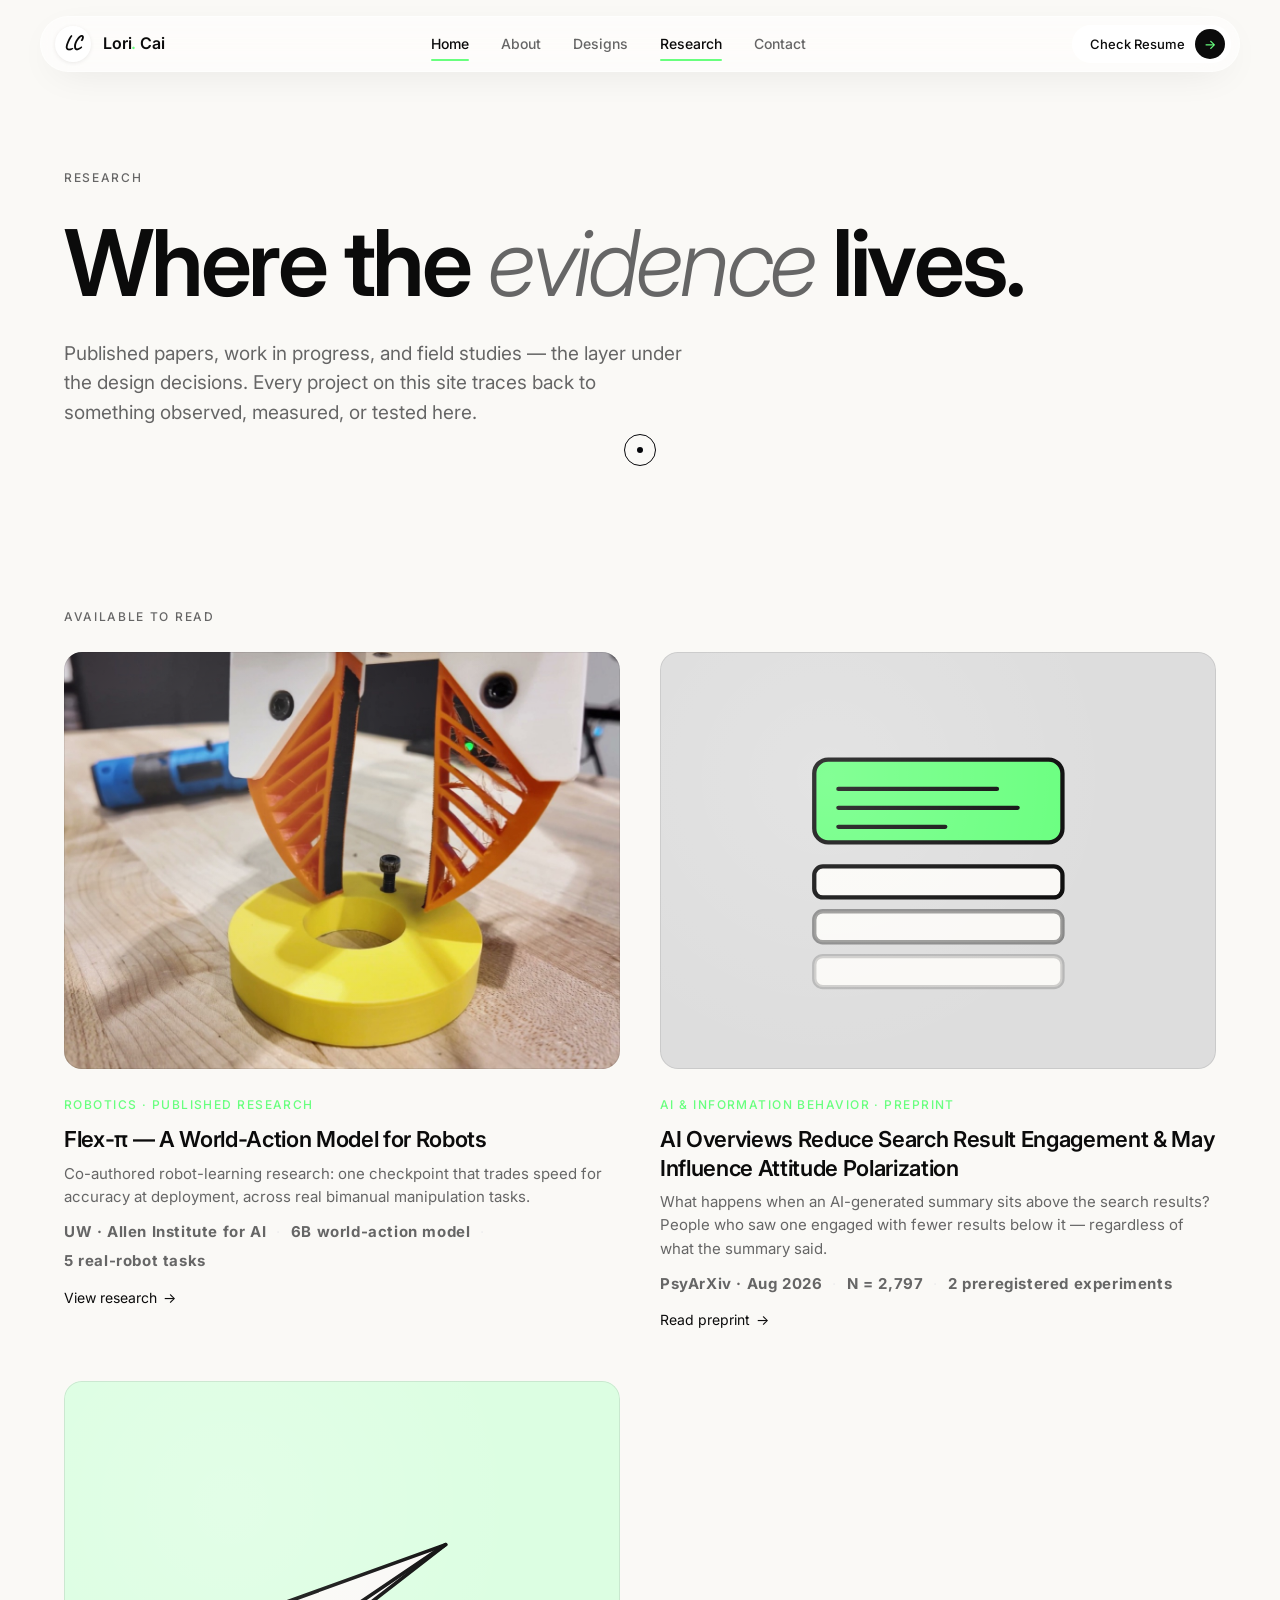
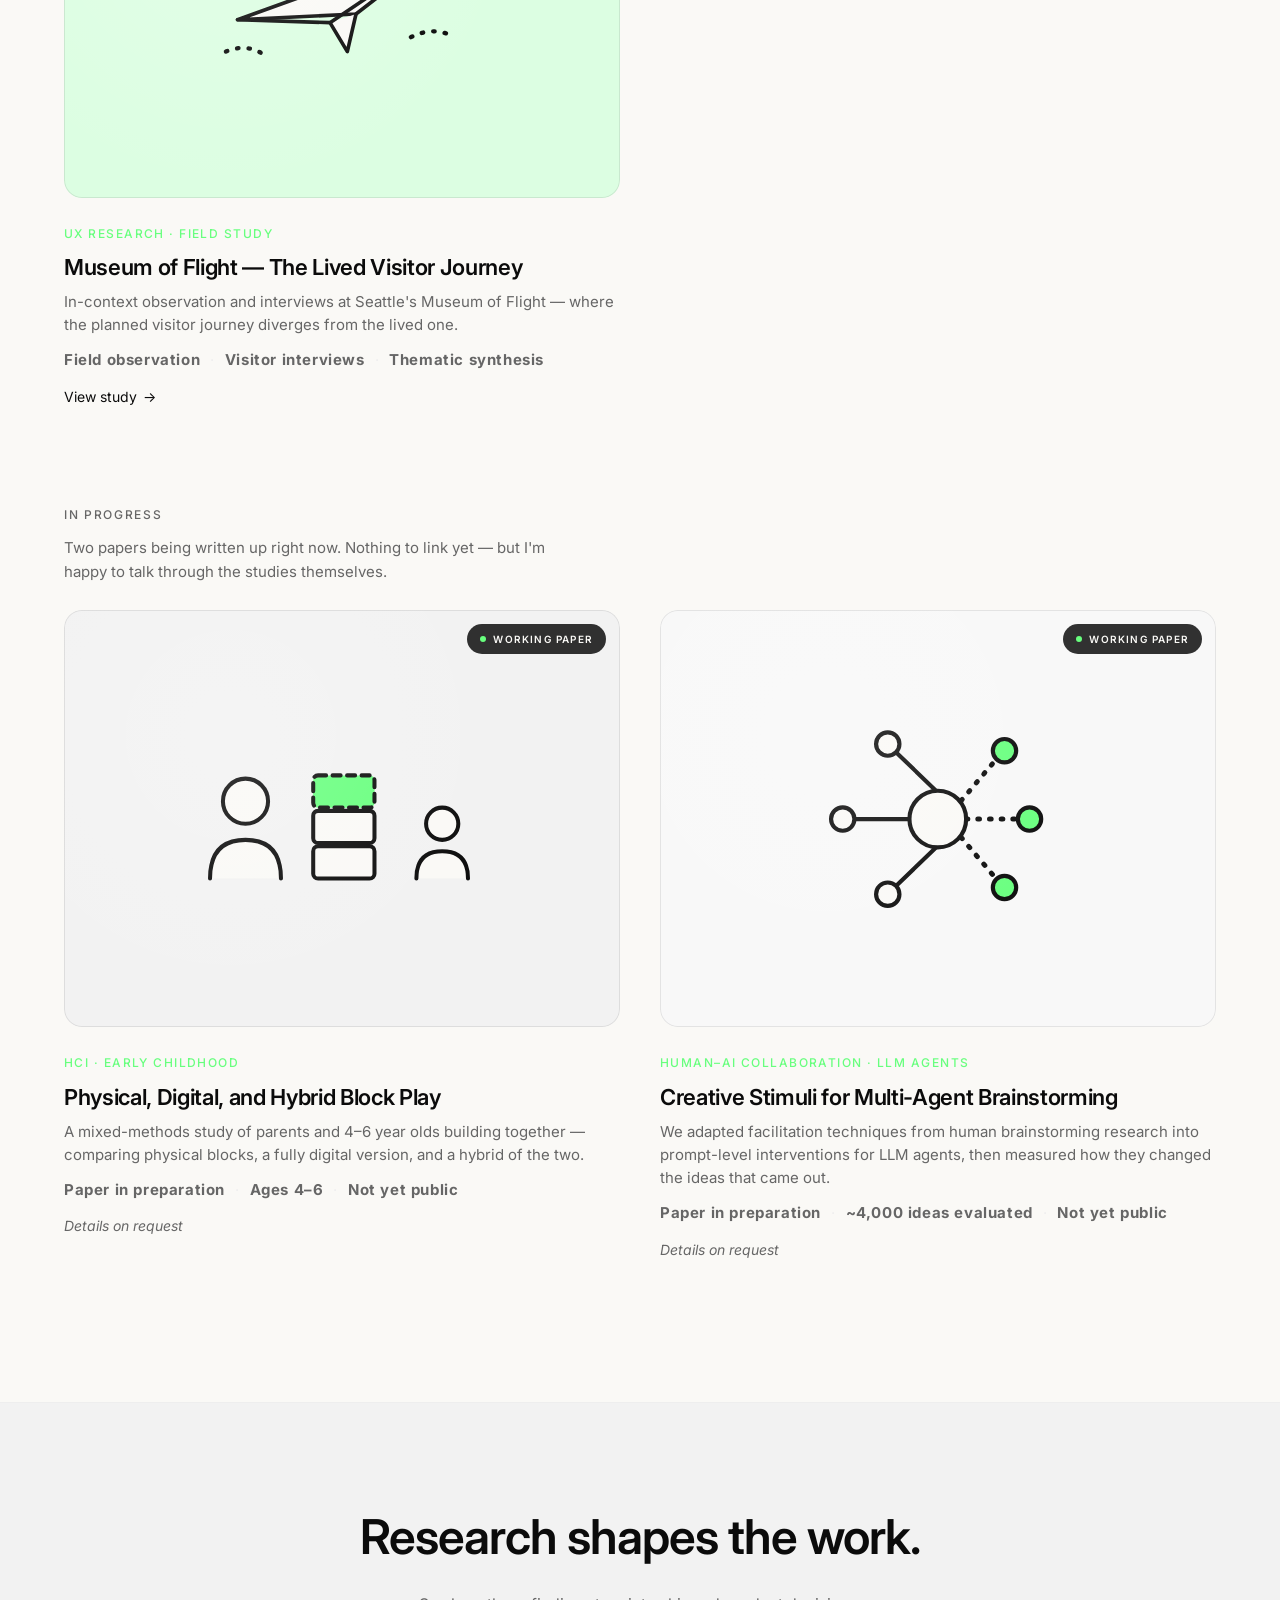
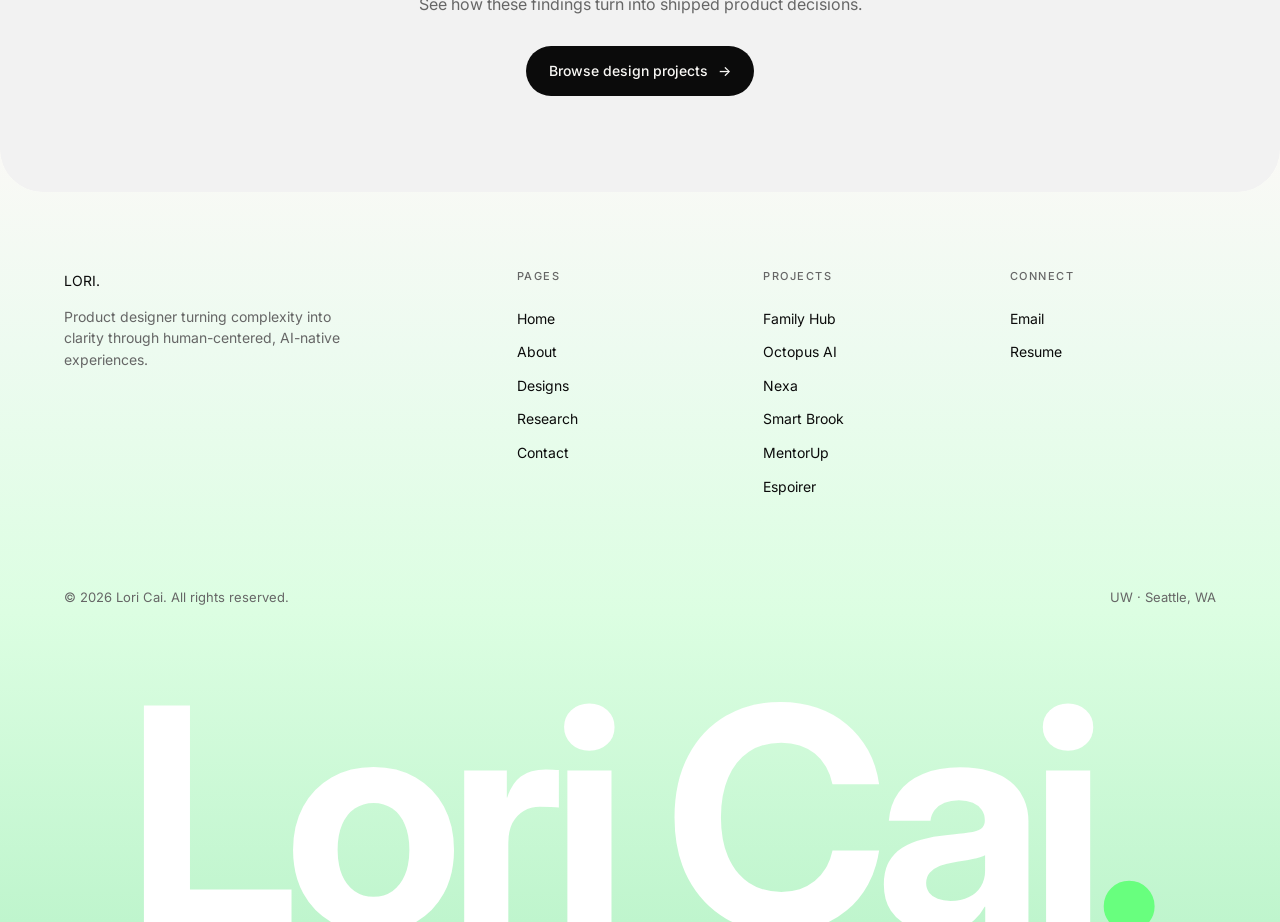
==== commit 8d97b9d4: "Add Family Hub case study Design lead on a three-person team that took a wall-mounted family hub fro" ====
--- a/research/index.html
+++ b/research/index.html
@@ -182,6 +182,7 @@
         <div>
           <p class="footer-heading">Projects</p>
           <ul class="footer-list">
+            <li><a href="/projects/family-hub.html">Family Hub</a></li>
             <li><a href="/projects/octopus-ai.html">Octopus AI</a></li>
             <li><a href="/projects/nexa-ai-tools.html">Nexa</a></li>
             <li><a href="/projects/smart-brook.html">Smart Brook</a></li>
